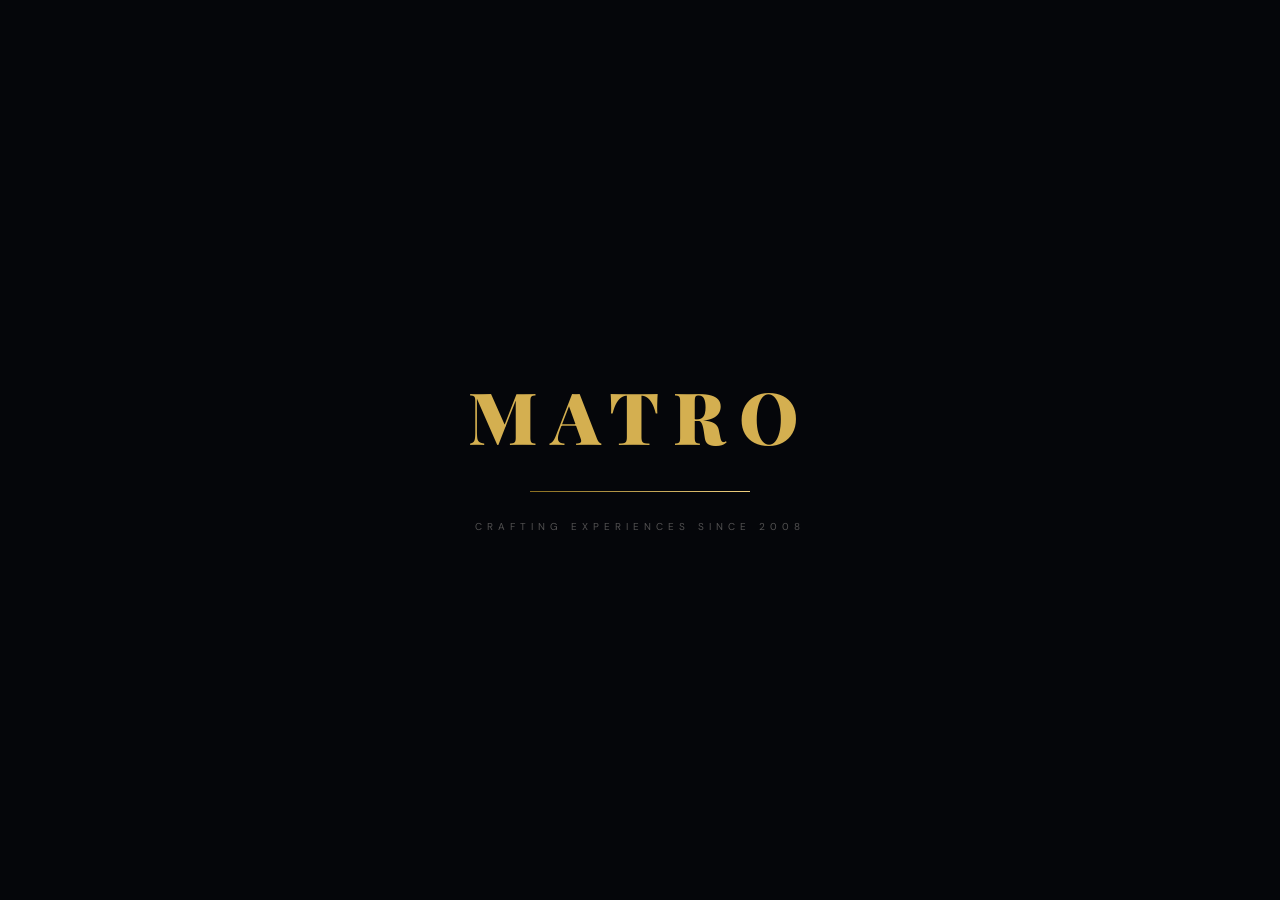
==== about/index.html @ 2e0ef3a5 "Add files via upload" ====
<!DOCTYPE html>
<!DOCTYPE html>
<html lang="en" prefix="og: https://ogp.me/ns#">
<head>
<meta charset="UTF-8">
<script src="https://identity.netlify.com/v1/netlify-identity-widget.js"></script>
<meta name="viewport" content="width=device-width, initial-scale=1.0">
<title>About Us | 18+ Years of Government Event Management | Matro Art Studio</title>
<meta name="description" content="Learn about Matro Art Studio — Delhi's most trusted event management partner since 2008, serving 100+ Ministries and PSUs of the Government of India.">
<meta name="keywords" content="corporate event management Delhi, government event management company Delhi, conference management Delhi, event planner Delhi, ministry events India, Vigyan Bhawan events, DoPT IAS inauguration, CBSE AI curriculum launch, NACO Suraksha review, MoSPI workshop Delhi, NDMA event management, Ministry of Finance event, exhibition design Delhi, audio visual solutions Delhi">
<meta name="author" content="Matro Art Studio">
<meta name="robots" content="index, follow, max-image-preview:large">
<meta name="googlebot" content="index, follow, max-image-preview:large, max-snippet:-1, max-video-preview:-1">
<link rel="canonical" href="https://matroartstudio.github.io/about/">
<link rel="icon" type="image/png" href="/images/Letter Head Matro Art Studio-2.png">
<link rel="apple-touch-icon" href="/images/Letter Head Matro Art Studio-2.png">

<!-- Open Graph / Facebook -->
<meta property="og:type" content="website">
<meta property="og:site_name" content="Matro Art Studio">
<meta property="og:url" content="https://matroartstudio.github.io/about/">
<meta property="og:title" content="About Us | 18+ Years of Government Event Management | Matro Art Studio">
<meta property="og:description" content="Learn about Matro Art Studio — Delhi's most trusted event management partner since 2008, serving 100+ Ministries and PSUs of the Government of India.">
<meta property="og:image" content="https://matroartstudio.github.io/images/DSC_8558.JPG">
<meta property="og:image:width" content="1200">
<meta property="og:image:height" content="630">
<meta property="og:image:alt" content="Matro Art Studio — Government Event Management, New Delhi">
<meta property="og:locale" content="en_IN">

<!-- Twitter Card -->
<meta name="twitter:card" content="summary_large_image">
<meta name="twitter:title" content="About Us | 18+ Years of Government Event Management | Matro Art Studio">
<meta name="twitter:description" content="Learn about Matro Art Studio — Delhi's most trusted event management partner since 2008, serving 100+ Ministries and PSUs of the Government of India.">
<meta name="twitter:image" content="https://matroartstudio.github.io/images/DSC_8558.JPG">
<meta name="twitter:image:alt" content="Matro Art Studio — Government Event Management, New Delhi">

<!-- Geo / Local SEO -->
<meta name="geo.region" content="IN-DL">
<meta name="geo.placename" content="New Delhi">
<meta name="geo.position" content="28.5694;77.2370">
<meta name="ICBM" content="28.5694, 77.2370">

<!-- Preload LCP hero image -->
<link rel="preload" as="image" href="/images/1.JPG" fetchpriority="high">
<!-- DNS prefetch for external services -->
<link rel="dns-prefetch" href="https://api.whatsapp.com">
<link rel="dns-prefetch" href="https://share.google">

<!-- Image indexing hint -->
<link rel="image_src" href="https://matroartstudio.github.io/images/DSC_8558.JPG">
<link rel="image_src" href="https://matroartstudio.github.io/images2/DOPT1.jpeg">
<link rel="image_src" href="https://matroartstudio.github.io/images2/CBC1.JPG">
<link rel="image_src" href="https://matroartstudio.github.io/images2/NAC1.JPG">
<link rel="image_src" href="https://matroartstudio.github.io/images2/sci1.JPG">
<link rel="image_src" href="https://matroartstudio.github.io/images2/obe1.jpeg">
<link rel="image_src" href="https://matroartstudio.github.io/images2/COS1.JPG">

<!-- ═══════════════════════════════════════════
     MEDIA CONFIG — Edit images and video here!
     ════════════════════════════════════════════
  HERO VIDEO: Set the Vimeo embed or MP4 path
  HERO POSTER: Fallback image while video loads
  GALLERY IMAGES: Add/remove items in JS below
  SERVICE IMAGES: Change src in HTML sections
═══════════════════════════════════════════ -->

<link rel="preconnect" href="https://fonts.googleapis.com">
<link rel="preconnect" href="https://fonts.gstatic.com" crossorigin>
<link rel="preload" href="https://fonts.googleapis.com/css2?family=Playfair+Display:ital,wght@0,400;0,700;0,900;1,400;1,700&family=DM+Sans:wght@300;400;500;600&family=Bebas+Neue&display=swap" as="style" onload="this.onload=null;this.rel='stylesheet'">
<noscript><link href="https://fonts.googleapis.com/css2?family=Playfair+Display:ital,wght@0,400;0,700;0,900;1,400;1,700&family=DM+Sans:wght@300;400;500;600&family=Bebas+Neue&display=swap" rel="stylesheet"></noscript>
<link rel="stylesheet" href="/assets/style.css">

</head>
<body>

<!-- CURSOR -->
<div id="cur"></div>
<div id="cur-ring"></div>

<!-- LOADER -->
<div id="loader">
  <div class="ld-name">MATRO</div>
  <div class="ld-bar"><div class="ld-fill"></div></div>
  <div class="ld-tag">Crafting Experiences Since 2008</div>
</div>

<!-- NAV -->
<nav id="nav">
  <div class="nav-brand" onclick="location.href='/'">
    <img class="nav-logo" src="/images/Letter Head Matro Art Studio-2.png" alt="Matro Art Studio Logo" onerror="this.style.display='none'">
    <div>
      <span class="nav-name">Matro Art Studio</span>
      <span class="nav-sub">Event Management · Delhi</span>
    </div>
  </div>
  <div class="nav-links" id="navLinks">
    <button class="nl" onclick="location.href='/'">Home</button>
    <button class="nl" onclick="location.href='/services/'">Services</button>
    <a class="nl" href="events/">Events</a>
    <a class="nl" href="gallery/">Gallery</a>
    <button class="nl active" onclick="location.href='/about/'">About</button>
    <button class="nl" onclick="location.href='/why-us/'">Why Us</button>
    <button class="nav-cta" onclick="location.href='/contact/'">Contact Us</button>
  </div>
  <button class="hbg" id="hbg" onclick="toggleMob()">
    <span></span><span></span><span></span>
  </button>
</nav>
<div class="mob-menu" id="mobMenu">
  <button class="nl" onclick="location.href='/'">Home</button>
  <button class="nl" onclick="location.href='/services/'">Services</button>
  <a class="nl" href="events/">Events</a>
  <a class="nl" href="gallery/">Gallery</a>
  <button class="nl active" onclick="location.href='/about/'">About</button>
  <button class="nl" onclick="location.href='/why-us/'">Why Us</button>
  <button class="nl" onclick="location.href='/contact/'">Contact Us</button>
</div>


<div id="page-about" class="page">
  <div class="pg-banner">
    <div class="pg-banner-bg"></div>
    <div class="pg-banner-grid"></div>
    <div class="pg-banner-glow"></div>
    <div class="pg-banner-content">
      <div class="pg-label" id="aboutPgLabel">Who We Are</div>
      <div class="pg-title" id="aboutPgTitle">Our <em>Story</em></div>
    </div>
  </div>

  <section class="about-story-sec">
    <div class="about-story-inner">
      <div class="about-story-text">
        <div class="sec-label rv" id="aboutSecLabel">Since 2008</div>
        <h2 class="sec-h2 rv" id="aboutHeading">Delhi's Most Trusted<br><em>Event Partners</em></h2>
        <div id="aboutParagraphs"><!-- Injected by renderAbout() from data/about.json --></div>

        <!-- Timeline -->
        <div class="timeline rv d4" id="aboutTimeline"><!-- Injected by renderAbout() from data/about.json --></div>
      </div>
      <div class="rv d1" style="position:relative;">
        <div class="aho-vid-box" id="aboutStoryImgBox" style="aspect-ratio:3/4;max-height:600px;">
          <img class="aho-video" id="aboutImg" alt="Matro Art Studio Events" style="object-position:center top;" onerror="document.getElementById('aboutStoryImgBox').style.display='none';document.getElementById('aboutStoryBadge').style.position='relative';document.getElementById('aboutStoryBadge').style.display='inline-flex';">
          <div class="aho-vid-overlay">
            <div class="aho-vid-badge" id="aboutImgCaption">📍 Lajpat Nagar, New Delhi</div>
          </div>
        </div>
        <div class="aho-est-badge" id="aboutStoryBadge">
          <div class="aho-est-num" id="aboutBadgeNum">18+</div>
          <div class="aho-est-lbl" id="aboutBadgeLbl">Years</div>
        </div>
      </div>
    </div>
  </section>

</div><!-- /about -->

<footer>
  <div class="ft-inner">
    <div class="ft-top">
      <div class="ft-brand">
        <div class="ft-brand-row">
          <img class="ft-logo" src="/images/Letter Head Matro Art Studio-2.png" alt="Matro Art Studio" onerror="this.style.display='none'">
          <div>
            <span class="ft-brand-name">Matro Art Studio</span>
            <span class="ft-brand-sub">Event Management · Delhi</span>
          </div>
        </div>
        <p class="ft-brand-desc">Delhi's premier corporate event management company. Trusted by 100+ Ministries of the Government of India since 2008.</p>
        <div style="margin-top:24px;display:flex;gap:12px;flex-wrap:wrap;">
          <a href="tel:+919971383939" class="btn-o" style="font-size:10px;padding:10px 18px;">📞 Call</a>
          <a href="https://api.whatsapp.com/send/?phone=918447478791" target="_blank" class="btn-g" style="font-size:10px;padding:10px 18px;">WhatsApp</a>
        </div>
      </div>
      <div>
        <span class="ft-col-title">Our Services</span>
        <ul class="ft-links">
          <li><a onclick="location.href='/services/'">Corporate Events</a></li>
          <li><a onclick="location.href='/services/'">Exhibition Design</a></li>
          <li><a onclick="location.href='/services/'">Audio-Visual</a></li>
          <li><a onclick="location.href='/services/'">Printing Services</a></li>
          <li><a onclick="location.href='/services/'">Conference Materials</a></li>
          <li><a onclick="location.href='/services/'">Venue Selection</a></li>
        </ul>
      </div>
      <div>
        <span class="ft-col-title">Quick Links</span>
        <ul class="ft-links">
          <li><a onclick="location.href='/'">Home</a></li>
          <li><a href="events/">Recent Events</a></li>
          <li><a onclick="location.href='/why-us/'">Why Choose Us</a></li>
          <li><a onclick="location.href='/contact/'">Contact</a></li>
          <li><a href="https://share.google/VBesVzpxNdPon7krQ" target="_blank">Write a Review</a></li>
        </ul>
      </div>
      <div>
        <span class="ft-col-title">Contact</span>
        <ul class="ft-links">
          <li><a href="tel:+919971383939">+91 99713 83939</a></li>
          <li><a href="tel:+918447478791">+91 84474 78791</a></li>
          <li><a href="mailto:matroartstudio@gmail.com">matroartstudio@gmail.com</a></li>
        </ul>
        <div style="margin-top:16px;font-size:13px;color:var(--cream-m);line-height:1.8;font-weight:300;">
          📍 133, Lajpat Nagar, Vinoba Puri, 3rd Floor, New Delhi — 110024
        </div>
      </div>
    </div>
    <div class="ft-bottom">
      <span>© 2026 Matro Art Studio. All rights reserved.</span>
      <span>Crafting extraordinary events since 2008 ✦</span>
    </div>
  </div>
</footer>

<!-- LIGHTBOX -->
<div id="lightbox" onclick="closeLB(event)">
  <img id="lb-img" src="" alt="">
  <button class="lb-close" onclick="closeLB()">✕</button>
  <button class="lb-nav p" onclick="lbNav(-1)">‹</button>
  <button class="lb-nav n" onclick="lbNav(1)">›</button>
</div>

<!-- WHATSAPP -->
<a class="wa-float" href="https://api.whatsapp.com/send/?phone=918447478791&text=Hello%20Matro%20Art%20Studio%2C%20I%20am%20interested%20in%20your%20event%20management%20services." target="_blank" rel="noopener" aria-label="Chat on WhatsApp">
  <span class="wa-tip">Chat with us!</span>
  <svg viewBox="0 0 32 32"><path d="M16 0C7.164 0 0 7.163 0 16c0 2.822.737 5.469 2.027 7.773L0 32l8.489-2.001A15.93 15.93 0 0016 32c8.836 0 16-7.163 16-16S24.836 0 16 0zm0 29.333a13.28 13.28 0 01-6.77-1.848l-.485-.287-5.04 1.188 1.262-4.9-.317-.503A13.254 13.254 0 012.667 16C2.667 8.636 8.636 2.667 16 2.667c7.364 0 13.333 5.969 13.333 13.333 0 7.364-5.969 13.333-13.333 13.333zm7.307-9.987c-.4-.2-2.368-1.168-2.735-1.301-.368-.133-.636-.2-.904.2-.267.4-1.035 1.301-1.27 1.568-.234.267-.467.3-.867.1-.4-.2-1.688-.622-3.214-1.982-1.188-1.059-1.99-2.368-2.223-2.768-.234-.4-.025-.616.175-.816.18-.18.4-.467.6-.7.2-.234.267-.4.4-.667.133-.267.067-.5-.033-.7-.1-.2-.904-2.174-1.238-2.974-.326-.78-.658-.674-.904-.686l-.77-.013c-.267 0-.7.1-1.068.5-.367.4-1.4 1.368-1.4 3.335 0 1.967 1.434 3.867 1.634 4.135.2.267 2.82 4.303 6.83 6.034.955.413 1.7.659 2.28.844.958.305 1.83.262 2.52.159.768-.114 2.368-.968 2.702-1.902.333-.934.333-1.735.233-1.902-.1-.167-.367-.267-.767-.467z"/></svg>
</a>


<!-- SCHEMA — Organization + LocalBusiness -->
<script type="application/ld+json">
{
  "@context": "https://schema.org",
  "@type": ["EventPlanner","LocalBusiness"],
  "@id": "https://matroartstudio.github.io/#organization",
  "name": "Matro Art Studio",
  "alternateName": "Matro Art Studio Event Management",
  "url": "https://matroartstudio.github.io/",
  "logo": {
    "@type": "ImageObject",
    "url": "https://matroartstudio.github.io/images/Letter Head Matro Art Studio-2.png",
    "width": 200,
    "height": 200
  },
  "image": [
    {
      "@type": "ImageObject",
      "url": "https://matroartstudio.github.io/images/DSC_8558.JPG",
      "caption": "Matro Art Studio — Government Event Management New Delhi",
      "representativeOfPage": true
    },
    {
      "@type": "ImageObject",
      "url": "https://matroartstudio.github.io/images2/DOPT1.jpeg",
      "caption": "IAS 2024 Batch Inauguration — DoPT, Vigyan Bhawan"
    },
    {
      "@type": "ImageObject",
      "url": "https://matroartstudio.github.io/images2/NAC1.JPG",
      "caption": "Mobilisation For Suraksha National Review — NACO, Vigyan Bhawan"
    },
    {
      "@type": "ImageObject",
      "url": "https://matroartstudio.github.io/images2/CBC1.JPG",
      "caption": "CBSE CA & AI Curriculum Launch — Vigyan Bhawan 2026"
    },
    {
      "@type": "ImageObject",
      "url": "https://matroartstudio.github.io/images2/NARCO1.JPG",
      "caption": "NCORD Meeting — Ministry of Home Affairs, Vigyan Bhawan 2025"
    },
    {
      "@type": "ImageObject",
      "url": "https://matroartstudio.github.io/images2/MOSPI1.JPG",
      "caption": "MoSPI All India Workshop of Trainers — Manekshaw Centre 2025"
    },
    {
      "@type": "ImageObject",
      "url": "https://matroartstudio.github.io/images2/GR2.jpeg",
      "caption": "India-Germany Annual Negotiations Meeting — The Claridges, New Delhi 2025"
    },
    {
      "@type": "ImageObject",
      "url": "https://matroartstudio.github.io/images2/NDMA1.jpeg",
      "caption": "NDMA National Disaster Management Authority Event — Vigyan Bhawan 2025"
    },
    {
      "@type": "ImageObject",
      "url": "https://matroartstudio.github.io/images2/COS1.JPG",
      "caption": "National Symposium on Customs Reforms 2026 — Vigyan Bhawan"
    },
    {
      "@type": "ImageObject",
      "url": "https://matroartstudio.github.io/images2/sci1.JPG",
      "caption": "National Science Day 2026 — Vigyan Bhawan, New Delhi"
    },
    {
      "@type": "ImageObject",
      "url": "https://matroartstudio.github.io/images2/obe1.jpeg",
      "caption": "Youth Dialogue on Budget 2026-27 — The Oberoi Hotel, New Delhi"
    },
    {
      "@type": "ImageObject",
      "url": "https://matroartstudio.github.io/images2/med1.JPG",
      "caption": "GDP Data Press Conference — National Media Center, New Delhi 2026"
    },
    {
      "@type": "ImageObject",
      "url": "https://matroartstudio.github.io/images2/1.JPG",
      "caption": "Pre-Budget Meeting Finance Ministers States UTs 2026 — The Ashok Hotel, New Delhi"
    }
  ],
  "description": "Delhi's premier corporate event management company. Trusted by 100+ Ministries of the Government of India since 2008. Specialising in government conferences, exhibitions, AV production and printing.",
  "foundingDate": "2008",
  "address": {
    "@type": "PostalAddress",
    "streetAddress": "133, Lajpat Nagar, Vinoba Puri, 3rd Floor",
    "addressLocality": "New Delhi",
    "addressRegion": "Delhi",
    "postalCode": "110024",
    "addressCountry": "IN"
  },
  "geo": {
    "@type": "GeoCoordinates",
    "latitude": 28.5694,
    "longitude": 77.2370
  },
  "telephone": ["+91-9971383939", "+91-8447478791"],
  "email": "matroartstudio@gmail.com",
  "sameAs": ["https://matroartstudio.github.io/"],
  "areaServed": {"@type": "Country", "name": "India"},
  "priceRange": "₹₹₹",
  "openingHours": "Mo-Sa 09:00-19:00"
}
</script>

<script src="/assets/site.js"></script>
</body>
</html>
---- assets/style.css ----
/* ════════════════════════════════════
   DESIGN TOKENS
════════════════════════════════════ */
:root {
  --ink:     #05060a;
  --void:    #080b12;
  --depth:   #0d1120;
  --panel:   #131825;
  --lift:    #1a2235;
  --edge:    rgba(212,175,80,0.18);
  --edge-hi: rgba(212,175,80,0.45);

  --gold:      #d4af50;
  --gold-2:    #f0d080;
  --gold-3:    #8a6e20;
  --gold-glow: rgba(212,175,80,0.22);

  --crimson:   #c0392b;
  --cr-glow:   rgba(192,57,43,0.2);

  --cream:    #f5f0e8;
  --cream-m:  rgba(245,240,232,0.6);
  --cream-d:  rgba(245,240,232,0.32);

  --r: 6px;
  --r2: 14px;
  --sh-gold: 0 12px 60px rgba(212,175,80,0.18);
}

/* ════════════════════════════════════
   RESET
════════════════════════════════════ */
*,*::before,*::after{margin:0;padding:0;box-sizing:border-box;}
html{scroll-behavior:smooth;font-size:16px;width:100%;max-width:100%;}
body{
  font-family:'DM Sans',sans-serif;
  background:var(--ink);
  color:var(--cream);
  overflow-x:hidden;
  width:100%;max-width:100%;
  cursor:none;
}
img{user-select:none;-webkit-user-drag:none;max-width:100%;}
a{color:inherit;text-decoration:none;}
button{font-family:'DM Sans',sans-serif;cursor:none;}

::-webkit-scrollbar{width:3px;}
::-webkit-scrollbar-track{background:var(--ink);}
::-webkit-scrollbar-thumb{background:var(--gold-3);border-radius:2px;}

/* ════════════════════════════════════
   CUSTOM CURSOR
════════════════════════════════════ */
#cur{
  position:fixed;width:10px;height:10px;
  background:var(--gold);border-radius:50%;
  pointer-events:none;z-index:99999;
  transform:translate(-50%,-50%);
  transition:width .25s,height .25s,opacity .25s;
  mix-blend-mode:difference;
}
#cur-ring{
  position:fixed;width:38px;height:38px;
  border:1.5px solid rgba(212,175,80,0.55);
  border-radius:50%;pointer-events:none;z-index:99998;
  transform:translate(-50%,-50%);
  transition:left .12s ease,top .12s ease,width .3s,height .3s;
}
#cur.big{width:22px;height:22px;}
#cur-ring.big{width:66px;height:66px;}
@media(max-width:768px){#cur,#cur-ring{display:none;}body{cursor:auto;}button{cursor:pointer;}}
@media(hover:none){#cur,#cur-ring{display:none;}body{cursor:auto;}button{cursor:pointer;}}

/* ════════════════════════════════════
   LOADER
════════════════════════════════════ */
#loader{
  position:fixed;inset:0;z-index:999999;
  background:var(--ink);
  display:flex;flex-direction:column;
  align-items:center;justify-content:center;gap:28px;
  transition:opacity .25s ease,visibility .25s ease;
  touch-action:none;
  overscroll-behavior:none;
}
#loader.out{opacity:0;visibility:hidden;pointer-events:none;}
body.loading{
  overflow:hidden;
  position:fixed;
  width:100%;
  touch-action:none;
  overscroll-behavior:none;
}
.ld-name{
  font-family:'Playfair Display',serif;
  font-size:clamp(36px,8vw,72px);
  font-weight:900;letter-spacing:14px;
  color:var(--gold);
  animation:ld-pulse .8s ease-in-out infinite;
}
@keyframes ld-pulse{0%,100%{opacity:.3;transform:scale(.98);}50%{opacity:1;transform:scale(1);}}
.ld-bar{width:220px;height:1px;background:var(--panel);position:relative;overflow:hidden;}
.ld-fill{
  position:absolute;top:0;left:0;height:100%;width:0;
  background:linear-gradient(90deg,var(--gold-3),var(--gold-2));
  animation:ld-grow .45s cubic-bezier(.4,0,.2,1) forwards;
}
@keyframes ld-grow{to{width:100%;}}
.ld-tag{font-size:10px;letter-spacing:5px;text-transform:uppercase;color:var(--cream-d);}

/* ════════════════════════════════════
   NOISE OVERLAY
════════════════════════════════════ */
body::after{
  content:'';position:fixed;inset:0;z-index:0;pointer-events:none;
  background-image:url("data:image/svg+xml,%3Csvg xmlns='http://www.w3.org/2000/svg' width='300' height='300'%3E%3Cfilter id='n'%3E%3CfeTurbulence type='fractalNoise' baseFrequency='0.85' numOctaves='4' stitchTiles='stitch'/%3E%3C/filter%3E%3Crect width='100%25' height='100%25' filter='url(%23n)' opacity='0.03'/%3E%3C/svg%3E");
  opacity:.35;
}

/* ════════════════════════════════════
   NAVIGATION
════════════════════════════════════ */
#nav{
  position:fixed;top:0;left:0;right:0;z-index:1000;
  height:76px;display:flex;align-items:center;justify-content:space-between;
  padding:0 56px;
  transition:background .4s ease,box-shadow .4s ease;
}
#nav::before{
  content:'';position:absolute;inset:0;z-index:-1;
  background:linear-gradient(180deg,rgba(5,6,10,.97) 0%,rgba(5,6,10,.82) 100%);
  backdrop-filter:blur(24px);-webkit-backdrop-filter:blur(24px);
  border-bottom:1px solid var(--edge);
  transition:background .4s,box-shadow .4s;
}
#nav.scrolled::before{background:rgba(5,6,10,.99);box-shadow:0 4px 48px rgba(0,0,0,.7);}

.nav-brand{display:flex;align-items:center;gap:14px;cursor:pointer;}
.nav-logo{
  width:46px;height:46px;border-radius:50%;
  object-fit:cover;border:2px solid var(--gold-3);
  box-shadow:0 0 24px var(--gold-glow);
  transition:box-shadow .4s,transform .4s;
}
.nav-name{
  font-family:'Playfair Display',serif;
  font-size:19px;font-weight:700;
  color:var(--cream);letter-spacing:.5px;display:block;
}
.nav-sub{
  font-size:8px;letter-spacing:4px;text-transform:uppercase;
  color:var(--gold);display:block;margin-top:1px;
}

.nav-links{display:flex;align-items:center;gap:2px;}
.nl{
  font-size:11px;font-weight:400;letter-spacing:2px;
  text-transform:uppercase;color:var(--cream-m);
  padding:8px 18px;border-radius:3px;
  background:none;border:none;color:var(--cream-m);
  cursor:none;position:relative;transition:color .3s;
}
.nl::after{
  content:'';position:absolute;bottom:4px;left:18px;right:18px;
  height:1px;background:var(--gold);
  transform:scaleX(0);transform-origin:right;
  transition:transform .3s ease;
}
.nl.active{color:var(--gold);}

.nav-cta{
  font-size:10px;font-weight:600;letter-spacing:3px;
  text-transform:uppercase;
  color:var(--ink);padding:11px 28px;border-radius:3px;
  background:linear-gradient(135deg,var(--gold),var(--gold-2));
  border:none;cursor:none;
  box-shadow:0 6px 28px rgba(212,175,80,.35);
  transition:box-shadow .3s,transform .3s;position:relative;overflow:hidden;
}
.nav-cta::before{
  content:'';position:absolute;inset:0;
  background:linear-gradient(135deg,rgba(255,255,255,.15),transparent);
  transform:translateX(-100%);transition:transform .4s;
}

/* Hamburger */
.hbg{
  display:none;flex-direction:column;gap:5px;
  background:none;border:none;padding:8px;cursor:none;
}
.hbg span{display:block;width:24px;height:1.5px;background:var(--gold);transition:.3s;}
.hbg.open span:nth-child(1){transform:rotate(45deg) translate(4.5px,4.5px);}
.hbg.open span:nth-child(2){opacity:0;}
.hbg.open span:nth-child(3){transform:rotate(-45deg) translate(4.5px,-4.5px);}

.mob-menu{
  display:none;position:fixed;
  top:76px;left:0;right:0;
  background:rgba(5,6,10,.98);backdrop-filter:blur(24px);
  flex-direction:column;padding:16px;z-index:999;
  border-bottom:1px solid var(--edge);
  animation:slideDown .3s ease;
}
@keyframes slideDown{from{transform:translateY(-10px);opacity:0;}to{transform:translateY(0);opacity:1;}}
.mob-menu.open{display:flex;}
.mob-menu .nl{padding:14px 16px;border-bottom:1px solid var(--edge);font-size:13px;text-align:left;}

/* ════════════════════════════════════
   PAGES
════════════════════════════════════ */
.page{display:none;width:100%;max-width:100%;overflow-x:hidden;}
.page.active{display:block;}

/* ════════════════════════════════════
   REVEAL ANIMATIONS
════════════════════════════════════ */
.rv{opacity:0;transform:translateY(32px);transition:opacity .8s ease,transform .8s ease;}
.rv.in{opacity:1;transform:translateY(0);}
.rv.d1{transition-delay:.12s;}
.rv.d2{transition-delay:.24s;}
.rv.d3{transition-delay:.36s;}
.rv.d4{transition-delay:.48s;}

/* ════════════════════════════════════
   HERO
════════════════════════════════════ */
.hero{
  position:relative;
  min-height:100dvh;
  min-height:100svh;
  min-height:100vh;
  width:100%;
  display:flex;flex-direction:column;
  align-items:center;justify-content:center;
  overflow:clip;
  padding:clamp(100px,14vh,140px) clamp(16px,5vw,56px) clamp(40px,7vh,70px);
  text-align:center;
}

/* Hero background slider */
.hero-slider-bg{
  position:absolute;top:0;left:0;width:100%;height:100%;z-index:1;
}
.hero-sl-slide{
  position:absolute;top:0;left:0;width:100%;height:100%;
  opacity:0;transition:opacity 1.2s ease;
}
.hero-sl-slide.active{opacity:1;}
.hero-sl-slide img{
  width:100%;height:100%;
  object-fit:cover;
  object-position:center center;
  display:block;
  filter:brightness(.72) saturate(.92);
}
/* Mobile: ensure full-bleed image fills screen */
@media(max-width:768px){
  .hero-slider-bg,
  .hero-sl-slide{
    position:absolute;top:0;left:0;
    width:100vw;height:100%;
  }
  .hero-sl-slide img{
    width:100vw;height:100%;
    object-fit:cover;
    object-position:center center;
  }
}
.hero-sl-prog{
  position:absolute;bottom:0;left:0;height:3px;width:0;z-index:20;
  background:linear-gradient(90deg,var(--gold-3),var(--gold-2));
}
/* Dots — always visible, repositioned on mobile */
.hero-sl-dots{
  position:absolute;bottom:clamp(56px,8vw,88px);left:50%;transform:translateX(-50%);
  display:flex;gap:8px;z-index:20;
}
.hero-sl-dot{
  width:6px;height:6px;border-radius:50%;
  background:rgba(245,240,232,.35);border:none;cursor:none;
  transition:background .3s,box-shadow .3s;padding:0;
  -webkit-tap-highlight-color:transparent;
}
@media(max-width:768px){.hero-sl-dot{cursor:pointer;width:8px;height:8px;}}
.hero-sl-dot.active{width:24px;border-radius:3px;background:var(--gold);}
/* Arrows */
.hero-sl-arrow{
  position:absolute;top:50%;transform:translateY(-50%);z-index:20;
  width:clamp(36px,6vw,48px);height:clamp(36px,6vw,48px);border-radius:50%;
  background:rgba(5,6,10,.5);border:1px solid var(--edge);
  backdrop-filter:blur(10px);color:var(--cream);
  font-size:clamp(18px,3vw,24px);
  cursor:none;display:flex;align-items:center;justify-content:center;
  transition:border-color .3s,box-shadow .3s,color .3s;
}
.hero-sl-arrow.l{left:clamp(10px,3vw,24px);}
.hero-sl-arrow.r{right:clamp(10px,3vw,24px);}
/* Hide arrows on touch devices — swipe is used instead */
@media(max-width:768px){
  .hero-sl-arrow{display:none;}
}

/* Animated mesh background */
.hero-mesh{
  position:absolute;inset:0;z-index:2;
  background:
    radial-gradient(ellipse 70% 80% at 15% 25%, rgba(212,175,80,.05) 0%,transparent 60%),
    radial-gradient(ellipse 60% 60% at 85% 70%, rgba(192,57,43,.03) 0%,transparent 55%),
    radial-gradient(ellipse 100% 50% at 50% 50%, rgba(13,17,32,.28) 0%,rgba(5,6,10,.38) 80%);
}
.hero-grid{
  position:absolute;inset:0;z-index:2;
  background-image:
    linear-gradient(rgba(212,175,80,.025) 1px,transparent 1px),
    linear-gradient(90deg,rgba(212,175,80,.025) 1px,transparent 1px);
  background-size:80px 80px;
  mask-image:radial-gradient(ellipse 70% 70% at 50% 50%,transparent 30%,black 80%);
  animation:grid-drift 40s linear infinite;
  will-change:transform;
}
@keyframes grid-drift{to{transform:translate3d(0,80px,0);}}

/* Orbs */
.orb{position:absolute;border-radius:50%;filter:blur(60px);pointer-events:none;z-index:2;contain:strict;}
.orb-a{
  width:700px;height:500px;
  background:radial-gradient(ellipse,rgba(212,175,80,.09) 0%,transparent 65%);
  top:-120px;left:50%;transform:translateX(-50%);
  animation:orb-breathe 10s ease-in-out infinite;
}
.orb-b{
  width:450px;height:450px;
  background:radial-gradient(ellipse,rgba(192,57,43,.06) 0%,transparent 65%);
  bottom:-80px;right:-80px;
  animation:orb-breathe 13s ease-in-out infinite reverse;
}
.orb-c{
  width:350px;height:350px;
  background:radial-gradient(ellipse,rgba(212,175,80,.05) 0%,transparent 65%);
  bottom:20%;left:-60px;
  animation:orb-breathe 8s ease-in-out infinite 2s;
}
@keyframes orb-breathe{0%,100%{transform:scale(1);}50%{transform:scale(1.18);}}

/* Particles */
.particles{position:absolute;inset:0;z-index:2;overflow:hidden;pointer-events:none;contain:strict;}
.pt{
  position:absolute;border-radius:50%;background:var(--gold);
  animation:pt-rise linear infinite;
}
@keyframes pt-rise{
  0%{transform:translateY(100vh) scale(0);opacity:0;}
  8%{opacity:.7;}
  92%{opacity:.15;}
  100%{transform:translateY(-120px) scale(1);opacity:0;}
}

/* Diagonal shine lines */
.shine-lines{
  position:absolute;inset:0;z-index:2;pointer-events:none;overflow:hidden;
}
.shine-lines::before,.shine-lines::after{
  content:'';position:absolute;
  width:200%;height:2px;
  background:linear-gradient(90deg,transparent,rgba(212,175,80,.12),transparent);
  top:30%;left:-50%;transform:rotate(-25deg);
  animation:shine-sweep 16s ease-in-out infinite;
}
.shine-lines::after{top:60%;animation-delay:8s;}
@keyframes shine-sweep{0%,100%{transform:rotate(-25deg) translateX(-20%);}50%{transform:rotate(-25deg) translateX(20%);}}

.hero-content{position:relative;z-index:10;max-width:940px;}

.hero-eyebrow{
  display:inline-flex;align-items:center;gap:10px;
  border:1px solid var(--edge-hi);
  background:rgba(212,175,80,.06);
  padding:8px 22px;border-radius:40px;
  font-size:10px;letter-spacing:4px;text-transform:uppercase;
  color:var(--gold);margin-bottom:40px;
  animation:fadeInDown .8s ease both;
}
.eyebrow-dot{width:6px;height:6px;border-radius:50%;background:var(--gold);animation:blink 2s ease-in-out infinite;}
@keyframes blink{0%,100%{opacity:1;}50%{opacity:.2;}}

.hero-h1{
  font-family:'Playfair Display',serif;
  font-size:clamp(48px,9vw,120px);
  font-weight:900;line-height:1.15;
  letter-spacing:-3px;
  margin-bottom:0;
  padding-bottom:16px; /* generous space for descenders like y, g, p */
  overflow:visible;
  animation:fadeInUp .9s .1s ease both;
}
.hero-h1 .t-line{display:block;}
.hero-h1 .t-italic{
  font-style:italic;font-weight:400;
  color:var(--gold);letter-spacing:-1px;
}
.hero-h1 .t-outline{
  -webkit-text-stroke:1.5px var(--cream);
  color:rgba(245,240,232,.18);
  font-style:normal;
  font-size:0.85em;
}
.hero-h1 .t-shimmer{
  background:linear-gradient(135deg,var(--cream) 0%,var(--gold-2) 40%,var(--cream) 80%);
  background-size:200% auto;
  -webkit-background-clip:text;-webkit-text-fill-color:transparent;background-clip:text;
  padding-bottom:0.15em; /* prevents -webkit-background-clip from cropping descenders */
  display:inline-block;
  animation:shimmer 4s linear infinite;
}
@keyframes shimmer{to{background-position:200% center;}}

.hero-rule{
  width:100px;height:1px;margin:36px auto;
  background:linear-gradient(90deg,transparent,var(--gold),transparent);
  animation:fadeIn 1s .4s ease both;
}

.hero-sub{
  font-size:clamp(15px,2vw,18px);font-weight:300;
  color:var(--cream-m);max-width:540px;margin:0 auto 36px;
  line-height:1.85;letter-spacing:.2px;
  animation:fadeInUp .9s .3s ease both;
}

.hero-trust-badge{
  margin:0 auto 36px;
  max-width:640px;
  padding:22px 32px;
  border:1px solid var(--edge-hi);
  border-radius:8px;
  background:rgba(212,175,80,.07);
  backdrop-filter:blur(8px);
  animation:fadeInUp .9s .3s ease both;
  position:relative;
  overflow:hidden;
}
.hero-trust-badge::before{
  content:'';position:absolute;inset:0;
  background:linear-gradient(135deg,rgba(212,175,80,.08) 0%,transparent 60%);
  pointer-events:none;
}
.htb-line1{
  font-size:clamp(14px,1.8vw,17px);
  font-weight:500;
  color:var(--cream);
  letter-spacing:.4px;
  line-height:1.6;
  text-align:center;
}
.htb-highlight{
  color:var(--gold-2);
  font-weight:700;
  font-family:'Playfair Display',serif;
  font-size:1.1em;
}
.htb-icon{
  color:var(--gold);
  font-size:.75em;
  margin:0 6px;
  opacity:.8;
}
.htb-divider{
  width:60px;height:1px;
  background:linear-gradient(90deg,transparent,var(--gold),transparent);
  margin:14px auto;
}
.htb-line2{
  font-size:clamp(13px,1.5vw,15px);
  font-weight:300;
  color:var(--cream-m);
  letter-spacing:.8px;
  text-align:center;
  font-style:normal;
}
.htb-line2 em{
  color:var(--gold);
  font-style:italic;
  font-weight:400;
}
@media(max-width:600px){
  .hero-trust-badge{padding:18px 20px;}
  .htb-line1{font-size:13px;}
}

.hero-btns{
  display:flex;gap:16px;justify-content:center;flex-wrap:wrap;
  animation:fadeInUp .9s .5s ease both;
}

.btn-g{
  display:inline-flex;align-items:center;gap:10px;
  background:linear-gradient(135deg,var(--gold),var(--gold-2));
  color:var(--ink);font-size:11px;font-weight:700;
  letter-spacing:2.5px;text-transform:uppercase;
  padding:16px 38px;border-radius:3px;border:none;cursor:none;
  transition:box-shadow .3s,transform .3s;position:relative;overflow:hidden;
  box-shadow:0 8px 36px rgba(212,175,80,.35);
}
.btn-g::before{
  content:'';position:absolute;inset:0;
  background:linear-gradient(135deg,rgba(255,255,255,.2),transparent);
  transform:translateX(-100%);transition:transform .45s;
}

.btn-o{
  display:inline-flex;align-items:center;gap:10px;
  background:transparent;color:var(--cream);
  font-size:11px;font-weight:500;letter-spacing:2px;text-transform:uppercase;
  padding:15px 38px;border-radius:3px;
  border:1px solid var(--edge-hi);cursor:none;
  transition:border-color .3s,box-shadow .3s,color .3s;
}

/* Hero stats */
.hero-stats{
  display:flex;gap:0;justify-content:center;flex-wrap:wrap;
  margin-top:48px;position:relative;z-index:3;
  animation:fadeInUp .9s .7s ease both;
}
.hs{
  padding:16px 44px;text-align:center;
  border-right:1px solid var(--edge);
  position:relative;
}
.hs:last-child{border-right:none;}
.hs-n{
  font-family:'Bebas Neue',serif;
  font-size:58px;color:var(--gold);line-height:1;
  letter-spacing:2px;display:block;
}
.hs-l{
  font-size:9px;letter-spacing:3px;text-transform:uppercase;
  color:var(--cream-d);margin-top:6px;
}

/* Scroll indicator */
.scroll-ind{
  position:absolute;bottom:36px;left:50%;transform:translateX(-50%);
  z-index:2;display:flex;flex-direction:column;align-items:center;gap:10px;
}
.scroll-line{
  width:1px;height:60px;background:linear-gradient(180deg,var(--gold),transparent);
  animation:scroll-grow 1.8s ease-in-out infinite;
}
@keyframes scroll-grow{0%{transform:scaleY(0);transform-origin:top;}50%{transform:scaleY(1);transform-origin:top;}51%{transform-origin:bottom;}100%{transform:scaleY(0);transform-origin:bottom;}}
.scroll-text{font-size:8px;letter-spacing:4px;text-transform:uppercase;color:var(--cream-d);}

/* Ticker */
.ticker{background:linear-gradient(135deg,var(--gold),var(--gold-2));padding:18px 0;overflow:hidden;}
.ticker-track{display:flex;white-space:nowrap;animation:tick 22s linear infinite;will-change:transform;}
@keyframes tick{from{transform:translateX(0);}to{transform:translateX(-50%);}}
.tick-item{
  display:inline-flex;align-items:center;gap:14px;
  padding:0 44px;font-size:11px;font-weight:600;letter-spacing:3px;
  text-transform:uppercase;color:var(--ink);flex-shrink:0;
}
.tick-dot{width:4px;height:4px;border-radius:50%;background:rgba(0,0,0,.25);}

/* ════════════════════════════════════
   SECTION COMMON
════════════════════════════════════ */
.sec{padding:120px 56px;}
.sec-inner{max-width:1240px;margin:0 auto;}
.sec-label{
  display:inline-flex;align-items:center;gap:12px;
  font-size:10px;letter-spacing:5px;text-transform:uppercase;
  color:var(--gold);margin-bottom:20px;
}
.sec-label::before{
  content:'';width:32px;height:1px;background:var(--gold);
}
.sec-h2{
  font-family:'Playfair Display',serif;
  font-size:clamp(32px,5vw,60px);
  font-weight:700;line-height:1.1;
  color:var(--cream);
}
.sec-h2 em{color:var(--gold);font-style:italic;font-weight:400;}
.sec-p{
  font-size:16px;color:var(--cream-m);line-height:1.9;
  font-weight:300;margin-top:20px;
}

/* ════════════════════════════════════
   SERVICES GRID
════════════════════════════════════ */
.srv-sec{background:var(--ink);padding:120px 56px;}
.srv-grid{
  display:grid;grid-template-columns:repeat(3,1fr);
  gap:1px;background:var(--edge);
  border:1px solid var(--edge);
  margin-top:64px;
}
.srv-card{
  background:var(--ink);padding:52px 44px;
  position:relative;overflow:hidden;
  transition:background .4s,box-shadow .4s;
}
.srv-card::after{
  content:'';position:absolute;inset:0;
  background:linear-gradient(135deg,rgba(212,175,80,.07) 0%,transparent 55%);
  opacity:0;transition:opacity .4s;
}
.srv-icon{
  font-size:36px;margin-bottom:28px;
  display:block;transition:transform .4s;
}
.srv-num{
  font-family:'Bebas Neue',serif;font-size:11px;letter-spacing:3px;
  color:var(--gold-3);margin-bottom:8px;display:block;
}
.srv-title{
  font-family:'Playfair Display',serif;
  font-size:22px;font-weight:700;color:var(--cream);
  margin-bottom:14px;transition:color .3s;
}
.srv-desc{font-size:14px;color:var(--cream-d);line-height:1.85;font-weight:300;}
.srv-arr{
  display:inline-flex;align-items:center;gap:8px;
  font-size:10px;letter-spacing:2.5px;text-transform:uppercase;
  color:var(--gold-3);margin-top:24px;
  transition:gap .3s,color .3s;
}
.srv-line{
  position:absolute;bottom:0;left:0;right:0;height:2px;
  background:linear-gradient(90deg,transparent,var(--gold),transparent);
  transform:scaleX(0);transition:transform .45s;
}

/* ════════════════════════════════════
   CLIENTS MARQUEE
════════════════════════════════════ */
.clients-sec{
  background:var(--void);padding:90px 0;
  border-top:1px solid var(--edge);border-bottom:1px solid var(--edge);
}
.clients-hdr{padding:0 56px;max-width:1240px;margin:0 auto 56px;}
.cq-wrap{overflow:hidden;position:relative;}
.cq-wrap::before,.cq-wrap::after{
  content:'';position:absolute;top:0;bottom:0;width:140px;z-index:2;pointer-events:none;
}
.cq-wrap::before{left:0;background:linear-gradient(90deg,var(--void),transparent);}
.cq-wrap::after{right:0;background:linear-gradient(270deg,var(--void),transparent);}
.cq-track{
  display:flex;gap:16px;width:max-content;
  animation:cq-roll 36s linear infinite;
}
@keyframes cq-roll{from{transform:translateX(0);}to{transform:translateX(-50%);}}
.c-card{
  background:var(--panel);border:1px solid var(--edge);
  border-radius:var(--r);padding:22px 32px;min-width:200px;
  display:flex;flex-direction:column;align-items:center;gap:8px;
  transition:border-color .35s,box-shadow .35s,transform .35s;flex-shrink:0;
}
.c-abbr{font-family:'Playfair Display',serif;font-size:24px;font-weight:700;color:var(--gold);}
.c-name{font-size:11px;color:var(--cream-m);text-align:center;line-height:1.4;font-weight:400;}
.c-tag{
  font-size:8.5px;letter-spacing:2px;text-transform:uppercase;
  color:var(--gold-3);background:rgba(212,175,80,.08);
  padding:3px 10px;border-radius:2px;border:1px solid var(--edge);
}

/* ════════════════════════════════════
   REVIEWS
════════════════════════════════════ */
.reviews-sec{
  background:var(--ink);padding:120px 56px;
}
.reviews-inner{max-width:1240px;margin:0 auto;}
.reviews-layout{
  display:grid;grid-template-columns:280px 1fr;
  gap:60px;margin-top:60px;align-items:start;
}
.score-block{text-align:center;padding:48px 32px;background:var(--panel);border:1px solid var(--edge);border-radius:var(--r2);}
.score-big{
  font-family:'Bebas Neue',serif;font-size:88px;color:var(--gold);
  line-height:1;letter-spacing:2px;
}
.score-stars{font-size:22px;color:var(--gold);letter-spacing:4px;margin:8px 0;}
.score-lbl{font-size:10px;letter-spacing:3px;text-transform:uppercase;color:var(--cream-d);}
.review-cards{display:grid;grid-template-columns:repeat(3,1fr);gap:16px;}
.rv-card{
  background:var(--panel);border:1px solid var(--edge);
  border-radius:var(--r2);padding:28px;
  transition:border-color .35s,box-shadow .35s,transform .35s;position:relative;overflow:hidden;
}
.rv-card::before{
  content:'❝';
  position:absolute;top:16px;right:20px;
  font-size:40px;color:rgba(212,175,80,.1);
  font-family:'Playfair Display',serif;
}
.rv-info{display:flex;align-items:center;gap:12px;margin-bottom:16px;}
.rv-av{
  width:40px;height:40px;border-radius:50%;
  background:linear-gradient(135deg,var(--gold-3),var(--gold));
  display:flex;align-items:center;justify-content:center;
  font-family:'Playfair Display',serif;font-size:18px;font-weight:700;color:var(--ink);
  flex-shrink:0;
}
.rv-nm{font-size:14px;font-weight:500;color:var(--cream);}
.rv-stars{font-size:12px;color:var(--gold);letter-spacing:2px;}
.rv-txt{font-size:13px;color:var(--cream-m);line-height:1.8;font-weight:300;}
.rv-date{font-size:10px;letter-spacing:2px;color:var(--cream-d);margin-top:14px;text-transform:uppercase;}

/* ════════════════════════════════════
   CTA BAND
════════════════════════════════════ */
.cta-band{
  padding:120px 56px;text-align:center;
  background:var(--void);position:relative;overflow:hidden;
}
.cta-band::before{
  content:'';position:absolute;inset:0;
  background:radial-gradient(ellipse 100% 80% at 50% 50%,rgba(212,175,80,.07) 0%,transparent 65%);
}
.cta-band-inner{max-width:720px;margin:0 auto;position:relative;z-index:1;}
.cta-h{
  font-family:'Playfair Display',serif;
  font-size:clamp(36px,6vw,72px);
  font-weight:700;color:var(--cream);line-height:1.1;
}
.cta-h em{color:var(--gold);font-style:italic;}
.cta-p{font-size:16px;color:var(--cream-m);margin:24px 0 44px;line-height:1.8;font-weight:300;}
.cta-btns{display:flex;gap:16px;justify-content:center;flex-wrap:wrap;}
.wa-btn{
  display:inline-flex;align-items:center;gap:10px;
  background:#25D366;color:#fff;
  font-size:11px;font-weight:600;letter-spacing:2px;text-transform:uppercase;
  padding:16px 32px;border-radius:3px;border:none;cursor:none;
  box-shadow:0 8px 32px rgba(37,211,102,.35);transition:border-color .3s,box-shadow .3s,color .3s;
}

/* ════════════════════════════════════
   PAGE BANNER (inner pages)
════════════════════════════════════ */
.pg-banner{
  margin-top:76px;
  height:340px;position:relative;overflow:hidden;
  display:flex;flex-direction:column;
  align-items:center;justify-content:center;text-align:center;
}
.pg-banner-bg{
  position:absolute;inset:0;
  background:linear-gradient(135deg,var(--depth) 0%,var(--void) 60%,var(--ink) 100%);
}
.pg-banner-grid{
  position:absolute;inset:0;
  background-image:
    linear-gradient(rgba(212,175,80,.05) 1px,transparent 1px),
    linear-gradient(90deg,rgba(212,175,80,.05) 1px,transparent 1px);
  background-size:60px 60px;
  mask-image:radial-gradient(ellipse 80% 100% at 50% 50%,black 20%,transparent 75%);
}
.pg-banner-glow{
  position:absolute;bottom:0;left:50%;transform:translateX(-50%);
  width:500px;height:2px;
  background:linear-gradient(90deg,transparent,var(--gold),transparent);
}
.pg-banner-content{position:relative;z-index:2;}
.pg-label{
  font-size:10px;letter-spacing:5px;text-transform:uppercase;
  color:var(--gold);margin-bottom:14px;
}
.pg-title{
  font-family:'Playfair Display',serif;
  font-size:clamp(36px,6vw,72px);
  font-weight:700;color:var(--cream);
}
.pg-title em{color:var(--gold);font-style:italic;}

/* ════════════════════════════════════
   SERVICES PAGE
════════════════════════════════════ */
.stats-bar{
  background:var(--panel);border-bottom:1px solid var(--edge);
  padding:36px 56px;
}
.stats-bar-inner{
  max-width:1240px;margin:0 auto;
  display:flex;justify-content:space-around;flex-wrap:wrap;gap:0;
}
.sb-item{
  text-align:center;padding:12px 36px;
  border-right:1px solid var(--edge);
}
.sb-item:last-child{border-right:none;}
.sb-num{font-family:'Bebas Neue',serif;font-size:48px;color:var(--gold);letter-spacing:2px;line-height:1;}
.sb-lbl{font-size:9px;letter-spacing:3px;text-transform:uppercase;color:var(--cream-d);margin-top:4px;}

.services-full{padding:100px 56px;}
.svc-inner{max-width:1240px;margin:0 auto;display:flex;flex-direction:column;gap:0;}
.svc-card{
  display:grid;grid-template-columns:1fr 1.1fr;
  border:1px solid var(--edge);border-radius:var(--r2);
  overflow:hidden;margin-bottom:2px;
  background:var(--panel);
  transition:background .4s,box-shadow .4s;
}
.svc-card:nth-child(even){direction:rtl;}
.svc-card:nth-child(even) > *{direction:ltr;}
.svc-img-wrap{position:relative;overflow:hidden;min-height:360px;}
.svc-img{width:100%;height:100%;object-fit:cover;display:block;filter:brightness(.75) saturate(.9);transition:filter .6s,transform .7s;}
.svc-img-overlay{
  position:absolute;inset:0;
  background:linear-gradient(90deg,transparent 0%,rgba(5,6,10,.4) 100%);
  pointer-events:none;
}
.svc-body{
  padding:52px 56px;display:flex;flex-direction:column;justify-content:center;
}
.svc-body-num{font-size:10px;letter-spacing:4px;text-transform:uppercase;color:var(--gold-3);margin-bottom:12px;}
.svc-body-title{font-family:'Playfair Display',serif;font-size:clamp(24px,3vw,36px);font-weight:700;color:var(--cream);margin-bottom:20px;line-height:1.2;}
.svc-body-desc{font-size:15px;color:var(--cream-m);line-height:1.85;font-weight:300;}

/* DD toggle */
.svc-toggle{
  display:flex;align-items:center;gap:10px;
  font-size:10px;letter-spacing:2.5px;text-transform:uppercase;
  color:var(--gold);background:none;border:1px solid var(--edge);
  padding:10px 20px;border-radius:3px;cursor:none;
  margin-top:28px;width:fit-content;
  transition:border-color .3s,box-shadow .3s,color .3s;
}
.toggle-arr{transition:transform .3s;}
.svc-toggle.open .toggle-arr{transform:rotate(180deg);}
.svc-dd{
  display:none;border-top:1px solid var(--edge);
  background:var(--depth);grid-column:1/-1;
  padding:36px 56px;
}
.svc-dd.open{display:block;}
.dd-grid{display:grid;grid-template-columns:repeat(3,1fr);gap:16px;}
.dd-item{
  display:flex;align-items:flex-start;gap:14px;
  background:var(--panel);border:1px solid var(--edge);
  border-radius:var(--r);padding:20px;
  transition:border-color .3s,box-shadow .3s,color .3s;
}
.dd-ico{font-size:24px;flex-shrink:0;}
.dd-title{font-size:13px;font-weight:600;color:var(--cream);display:block;}
.dd-desc{font-size:12px;color:var(--cream-d);margin-top:4px;line-height:1.6;}

/* ════════════════════════════════════
   EVENTS PAGE
════════════════════════════════════ */
.events-list{padding:80px 56px;}
.ev-inner{max-width:1240px;margin:0 auto;display:flex;flex-direction:column;gap:40px;}
.ev-card{
  background:var(--panel);border:1px solid var(--edge);
  border-radius:var(--r2);overflow:hidden;
  transition:background .4s,box-shadow .4s;
  contain:layout style;
}
.ev-hdr{
  padding:28px 36px;display:flex;align-items:center;
  justify-content:space-between;gap:24px;flex-wrap:wrap;
  border-bottom:1px solid var(--edge);
}
.ev-title{font-family:'Playfair Display',serif;font-size:20px;font-weight:700;color:var(--cream);margin-bottom:6px;}
.ev-ministry{font-size:11px;letter-spacing:2px;text-transform:uppercase;color:var(--gold);}
.ev-venue{font-size:12px;color:var(--cream-d);display:flex;align-items:center;gap:6px;}
.ev-gallery{
  display:grid;grid-template-columns:repeat(3,1fr);gap:3px;
}
/* GPU-ACCELERATED: will-change tells browser to prep composite layer → no lag */
.ev-gallery img{
  width:100%;aspect-ratio:4/3;object-fit:cover;
  filter:brightness(.8);
  transition:filter .35s ease, transform .35s ease;
  cursor:zoom-in;
  display:block;
  will-change:filter,transform;
  transform:translateZ(0); /* force GPU layer from the start */
  backface-visibility:hidden;
}

/* ════════════════════════════════════
   GALLERY PAGE
════════════════════════════════════ */
.gallery-slider-sec{padding:64px 56px 0;}
.gal-slider{
  position:relative;max-width:1240px;margin:0 auto;
  height:clamp(280px,52vw,540px);border-radius:var(--r2);
  overflow:hidden;border:1px solid var(--edge);background:var(--panel);
}
.gal-sl-track{position:absolute;inset:0;}
.gal-sl-slide{
  position:absolute;top:0;left:0;width:100%;height:100%;
  opacity:0;transition:opacity 1.2s ease;
}
.gal-sl-slide.active{opacity:1;}
.gal-sl-caption{
  position:absolute;left:24px;bottom:24px;z-index:15;
  background:rgba(5,6,10,.62);border:1px solid var(--edge-hi);
  backdrop-filter:blur(10px);color:var(--cream);
  font-size:12px;letter-spacing:.5px;padding:9px 18px;border-radius:4px;
  max-width:80%;
}
.gal-sl-slide img{
  width:100%;height:100%;object-fit:cover;object-position:center center;
  display:block;filter:brightness(.78) saturate(.94);
}
.gal-sl-prog{
  position:absolute;bottom:0;left:0;height:3px;width:0;z-index:20;
  background:linear-gradient(90deg,var(--gold-3),var(--gold-2));
}
.gal-sl-dots{
  position:absolute;bottom:20px;left:50%;transform:translateX(-50%);
  display:flex;gap:8px;z-index:20;
}
.gal-sl-dot{
  width:6px;height:6px;border-radius:50%;
  background:rgba(245,240,232,.35);border:none;cursor:none;
  transition:background .3s,box-shadow .3s;padding:0;
  -webkit-tap-highlight-color:transparent;
}
@media(max-width:768px){.gal-sl-dot{cursor:pointer;width:8px;height:8px;}}
.gal-sl-dot.active{width:24px;border-radius:3px;background:var(--gold);}
.gal-sl-arrow{
  position:absolute;top:50%;transform:translateY(-50%);z-index:20;
  width:clamp(36px,6vw,48px);height:clamp(36px,6vw,48px);border-radius:50%;
  background:rgba(5,6,10,.5);border:1px solid var(--edge);
  backdrop-filter:blur(10px);color:var(--cream);
  font-size:clamp(18px,3vw,24px);
  cursor:none;display:flex;align-items:center;justify-content:center;
  transition:border-color .3s,box-shadow .3s,color .3s;
}
.gal-sl-arrow.l{left:clamp(10px,3vw,24px);}
.gal-sl-arrow.r{right:clamp(10px,3vw,24px);}
@media(max-width:768px){.gal-sl-arrow{display:none;}}

.gallery-grid-sec{padding:56px 56px 100px;}
.gal-inner{max-width:1240px;margin:0 auto;}
.gal-grid{
  display:grid;grid-template-columns:repeat(4,1fr);gap:10px;
}
.gal-grid img{
  width:100%;aspect-ratio:1/1;object-fit:cover;
  filter:brightness(.8);
  transition:filter .35s ease,transform .35s ease;
  cursor:zoom-in;display:block;border-radius:4px;
  will-change:filter,transform;transform:translateZ(0);
  backface-visibility:hidden;
}
.gal-empty{
  text-align:center;padding:90px 24px;
  border:1px dashed var(--edge);border-radius:var(--r2);
  background:var(--panel);
}
@media(max-width:900px){.gal-grid{grid-template-columns:repeat(3,1fr);}}
@media(max-width:600px){
  .gallery-slider-sec{padding:48px 20px 0;}
  .gallery-grid-sec{padding:40px 20px 70px;}
  .gal-grid{grid-template-columns:repeat(2,1fr);gap:8px;}
}

/* ════════════════════════════════════
   ABOUT PAGE
════════════════════════════════════ */
.about-story-sec{padding:100px 56px;background:var(--void);}
.about-story-inner{
  max-width:1240px;margin:0 auto;
  display:grid;grid-template-columns:1fr 1fr;gap:80px;align-items:start;
}
.about-story-text{}

.aho-vid-box{
  position:relative;border-radius:var(--r2);
  overflow:hidden;aspect-ratio:16/9;
  border:1px solid var(--edge);
  box-shadow:0 24px 80px rgba(0,0,0,.6);
  min-height:300px;
}
.aho-vid-box::before{
  content:'';position:absolute;z-index:2;
  top:-24px;left:-24px;right:24px;bottom:24px;
  border:1px solid var(--edge-hi);border-radius:var(--r2);
  pointer-events:none;transition:transform .5s;
}
.aho-video{
  width:100%;height:100%;object-fit:cover;
  filter:brightness(.8) saturate(.9);
  transition:filter .5s;
}
.aho-vid-overlay{
  position:absolute;inset:0;z-index:3;
  background:linear-gradient(to top,rgba(5,6,10,.6) 0%,transparent 45%);
  display:flex;align-items:flex-end;padding:24px;pointer-events:none;
}
.aho-vid-badge{
  display:inline-flex;align-items:center;gap:10px;
  background:rgba(5,6,10,.72);border:1px solid var(--edge-hi);
  backdrop-filter:blur(10px);padding:9px 18px;border-radius:30px;
  font-size:10px;letter-spacing:2.5px;text-transform:uppercase;color:var(--gold);
}
.aho-est-badge{
  position:absolute;bottom:-20px;right:-20px;z-index:10;
  background:linear-gradient(135deg,var(--gold),var(--gold-2));
  color:var(--ink);padding:22px 28px;border-radius:var(--r);
  box-shadow:0 12px 40px rgba(212,175,80,.45);text-align:center;
}
.aho-est-num{font-family:'Bebas Neue',serif;font-size:52px;line-height:1;letter-spacing:2px;}
.aho-est-lbl{font-size:9px;letter-spacing:3px;text-transform:uppercase;font-weight:600;}

/* Timeline */
.timeline{margin-top:60px;}
.tl-item{
  display:flex;gap:28px;padding-bottom:44px;
  position:relative;
}
.tl-item:not(:last-child)::before{
  content:'';position:absolute;left:20px;top:44px;bottom:0;
  width:1px;background:var(--edge);
}
.tl-dot{
  width:42px;height:42px;border-radius:50%;
  background:var(--panel);border:2px solid var(--gold-3);
  display:flex;align-items:center;justify-content:center;
  flex-shrink:0;
  font-family:'Bebas Neue',serif;font-size:11px;color:var(--gold);letter-spacing:1px;
  transition:border-color .3s,box-shadow .3s,color .3s;
}
.tl-yr{font-family:'Bebas Neue',serif;font-size:32px;color:var(--gold);letter-spacing:2px;line-height:1;}
.tl-desc{font-size:14px;color:var(--cream-m);margin-top:6px;line-height:1.7;font-weight:300;}

@media(max-width:1100px){
  .about-story-inner{grid-template-columns:1fr;}
}
@media(max-width:768px){
  .about-story-sec{padding:60px 24px;overflow:hidden;}
  .about-story-inner .aho-vid-box{margin:0 12px;}
}

/* ════════════════════════════════════
   CONTACT PAGE
════════════════════════════════════ */
.contact-sec{padding:100px 56px;}
.contact-inner{
  max-width:1240px;margin:0 auto;
  display:grid;grid-template-columns:1fr 1.4fr;gap:72px;
}
.contact-info{}
.ci-block{
  display:flex;align-items:flex-start;gap:16px;
  margin-bottom:32px;padding:24px;
  background:var(--panel);border:1px solid var(--edge);border-radius:var(--r);
  transition:border-color .35s,box-shadow .35s;
}
.ci-ico{
  width:48px;height:48px;border-radius:var(--r);
  background:linear-gradient(135deg,var(--gold-3),var(--gold));
  display:flex;align-items:center;justify-content:center;
  font-size:20px;flex-shrink:0;
}
.ci-lbl{font-size:9px;letter-spacing:3px;text-transform:uppercase;color:var(--gold);margin-bottom:6px;}
.ci-val{font-size:14px;color:var(--cream);line-height:1.7;font-weight:400;}

.contact-form{
  background:var(--panel);border:1px solid var(--edge);
  border-radius:var(--r2);padding:52px;
}
.cf-title{font-family:'Playfair Display',serif;font-size:28px;font-weight:700;color:var(--cream);margin-bottom:8px;}
.cf-sub{font-size:14px;color:var(--cream-d);margin-bottom:36px;}
.form-row{display:grid;grid-template-columns:1fr 1fr;gap:16px;margin-bottom:16px;}
.form-group{margin-bottom:0;}
.form-group.full{grid-column:1/-1;}
.fg-lbl{font-size:10px;letter-spacing:2.5px;text-transform:uppercase;color:var(--cream-d);margin-bottom:10px;display:block;}
.fg-inp, .fg-ta, .fg-sel{
  width:100%;padding:14px 18px;border-radius:3px;
  background:var(--depth);border:1px solid var(--edge);
  color:var(--cream);font-size:14px;font-family:'DM Sans',sans-serif;
  transition:border-color .3s,box-shadow .3s;
  outline:none;appearance:none;
}
.fg-inp:focus,.fg-ta:focus,.fg-sel:focus{
  border-color:var(--edge-hi);
  box-shadow:0 0 0 3px rgba(212,175,80,.1);
}
.fg-ta{resize:vertical;min-height:140px;line-height:1.7;}
.fg-sel option{background:var(--depth);}
.form-success{
  background:rgba(37,211,102,.1);border:1px solid rgba(37,211,102,.3);
  border-radius:var(--r);padding:16px 20px;margin-top:16px;
  color:#25D366;font-size:13px;display:none;
}
.form-success.show{display:block;}

/* ════════════════════════════════════
   FOOTER
════════════════════════════════════ */
footer{
  background:var(--void);
  border-top:1px solid var(--edge);
  padding:72px 56px 36px;
}
.ft-inner{max-width:1240px;margin:0 auto;}
.ft-top{
  display:grid;grid-template-columns:2fr 1fr 1fr 1fr;
  gap:56px;margin-bottom:60px;padding-bottom:60px;
  border-bottom:1px solid var(--edge);
}
.ft-brand{}
.ft-brand-row{display:flex;align-items:center;gap:14px;margin-bottom:20px;}
.ft-logo{width:48px;height:48px;border-radius:50%;object-fit:cover;border:2px solid var(--gold-3);}
.ft-brand-name{font-family:'Playfair Display',serif;font-size:20px;font-weight:700;color:var(--cream);display:block;}
.ft-brand-sub{font-size:8px;letter-spacing:3.5px;text-transform:uppercase;color:var(--gold);display:block;margin-top:2px;}
.ft-brand-desc{font-size:13px;color:var(--cream-d);line-height:1.8;font-weight:300;}
.ft-col-title{
  font-size:10px;letter-spacing:4px;text-transform:uppercase;
  color:var(--gold);margin-bottom:20px;display:block;
}
.ft-links{list-style:none;}
.ft-links li{margin-bottom:12px;}
.ft-links a{
  font-size:13px;color:var(--cream-m);cursor:none;
  transition:color .3s;display:flex;align-items:center;gap:6px;
}
.ft-links a::before{content:'›';color:var(--gold-3);transition:color .3s;}
.ft-bottom{
  display:flex;align-items:center;justify-content:space-between;
  gap:16px;flex-wrap:wrap;
  font-size:11px;letter-spacing:1px;color:var(--cream-d);
}
.ft-bottom span:last-child{color:#fff;font-weight:500;font-size:12px;letter-spacing:1.5px;}

/* ════════════════════════════════════
   LIGHTBOX
════════════════════════════════════ */
#lightbox{
  display:none;position:fixed;inset:0;z-index:99997;
  background:rgba(3,4,8,.97);
  align-items:center;justify-content:center;
}
#lightbox.open{display:flex;}
#lb-img{
  max-width:92vw;max-height:90vh;object-fit:contain;
  border-radius:var(--r);transition:opacity .25s;
  box-shadow:0 0 100px rgba(0,0,0,.8);
}
.lb-close{
  position:fixed;top:20px;right:24px;
  width:48px;height:48px;border-radius:50%;
  background:none;border:1px solid var(--edge);
  color:var(--cream);font-size:22px;cursor:none;
  display:flex;align-items:center;justify-content:center;
  transition:border-color .3s,box-shadow .3s,color .3s;
}
.lb-nav{
  position:fixed;top:50%;transform:translateY(-50%);
  width:56px;height:56px;border-radius:50%;
  background:rgba(5,6,10,.7);border:1px solid var(--edge);
  color:var(--cream);font-size:28px;cursor:none;
  display:flex;align-items:center;justify-content:center;
  backdrop-filter:blur(10px);transition:border-color .3s,box-shadow .3s,color .3s;z-index:10;
}
.lb-nav.p{left:16px;}
.lb-nav.n{right:16px;}

/* ════════════════════════════════════
   WHATSAPP FLOAT
════════════════════════════════════ */
.wa-float{
  position:fixed;bottom:32px;right:32px;z-index:5000;
  width:58px;height:58px;border-radius:50%;
  background:#25D366;display:flex;align-items:center;justify-content:center;
  box-shadow:0 8px 28px rgba(37,211,102,.45);transition:transform .35s,box-shadow .35s;
}
.wa-float svg{width:30px;height:30px;fill:white;}
.wa-tip{
  position:absolute;right:72px;top:50%;transform:translateY(-50%);
  background:var(--panel);border:1px solid var(--edge);
  color:var(--cream);font-size:12px;font-weight:500;
  padding:9px 18px;border-radius:3px;white-space:nowrap;
  opacity:0;transition:opacity .3s;pointer-events:none;
}

/* ════════════════════════════════════
   RECENT EVENTS — HOME PAGE SECTION
   (auto-synced from RECENT_EVENTS data)
════════════════════════════════════ */
.recent-ev-sec{
  padding:100px 56px;background:var(--void);
  border-top:1px solid var(--edge);
}
.recent-ev-inner{max-width:1240px;margin:0 auto;}
.recent-ev-grid{
  display:grid;grid-template-columns:repeat(3,1fr);
  gap:24px;margin-top:56px;
}
.re-card{
  background:var(--panel);border:1px solid var(--edge);
  border-radius:var(--r2);overflow:hidden;
  transition:border-color .35s,box-shadow .35s,transform .35s;
  cursor:pointer;
  will-change:transform;
}
.re-card-img{
  width:100%;aspect-ratio:16/9;object-fit:cover;
  filter:brightness(.8);
  transition:filter .45s ease,transform .45s ease;
  display:block;will-change:filter,transform;transform:translateZ(0);
}
.re-card-img-wrap{overflow:hidden;position:relative;}
.re-card-badge{
  position:absolute;top:14px;left:14px;
  background:rgba(212,175,80,.92);color:var(--ink);
  font-size:9px;font-weight:700;letter-spacing:2.5px;text-transform:uppercase;
  padding:5px 12px;border-radius:2px;
}
.re-card-body{padding:24px 28px 28px;}
.re-card-ministry{
  font-size:10px;letter-spacing:2.5px;text-transform:uppercase;
  color:var(--gold);margin-bottom:8px;
}
.re-card-title{
  font-family:'Playfair Display',serif;
  font-size:17px;font-weight:700;color:var(--cream);
  line-height:1.3;margin-bottom:10px;
}
.re-card-venue{
  font-size:12px;color:var(--cream-d);
  display:flex;align-items:center;gap:6px;
}
.re-card-link{
  display:inline-flex;align-items:center;gap:6px;
  margin-top:16px;font-size:10px;font-weight:600;
  letter-spacing:2px;text-transform:uppercase;color:var(--gold);
  transition:gap .3s;
}

/* Recent events "View All" strip */
.re-view-all{text-align:center;margin-top:48px;}

@media(max-width:1100px){.recent-ev-grid{grid-template-columns:repeat(2,1fr);}}
@media(max-width:768px){
  .recent-ev-sec{padding:80px 24px;}
  .recent-ev-grid{grid-template-columns:1fr;}
}

/* ════════════════════════════════════
   ANIMATIONS
════════════════════════════════════ */
@keyframes fadeInUp{from{opacity:0;transform:translateY(24px);}to{opacity:1;transform:translateY(0);}}
@keyframes fadeInDown{from{opacity:0;transform:translateY(-16px);}to{opacity:1;transform:translateY(0);}}
@keyframes fadeIn{from{opacity:0;}to{opacity:1;}}

/* ════════════════════════════════════
   RESPONSIVE
════════════════════════════════════ */
@media(max-width:1100px){
  .srv-grid{grid-template-columns:repeat(2,1fr);}
  .reviews-layout{grid-template-columns:1fr;}
  .review-cards{grid-template-columns:1fr 1fr;}
  .contact-inner{grid-template-columns:1fr;}
  .ft-top{grid-template-columns:1fr 1fr;}
  #nav{padding:0 28px;}
  .nav-links{display:none;}
  .hbg{display:flex;}
  .svc-card{grid-template-columns:1fr;}
  .svc-card:nth-child(even){direction:ltr;}
  .dd-grid{grid-template-columns:1fr 1fr;}
}
@media(max-width:768px){
  .hero{
    height:auto;
    min-height:100dvh;
    min-height:100svh;
    width:100vw;
    max-width:100vw;
    margin:0;
    overflow:clip;
    padding:90px 20px 48px;
    justify-content:flex-start;
    align-items:center;
    flex-direction:column;
  }
  .hero-slider-bg,
  .hero-sl-slide{
    position:absolute;top:0;left:0;
    width:100%;height:100%;
  }
  .hero-sl-slide img{
    width:100%;height:100%;
    object-fit:cover;object-position:center center;
  }
  .sec{padding:80px 24px;}
  .srv-grid{grid-template-columns:1fr;}
  .review-cards{grid-template-columns:1fr;}
  .hero-content{width:100%;position:relative;z-index:10;}
  .hero-eyebrow{font-size:8px;letter-spacing:2px;padding:6px 14px;margin-bottom:16px;}
  .hero-h1{font-size:clamp(30px,10vw,48px);letter-spacing:-1px;line-height:1.05;padding-bottom:6px;}
  .hero-rule{margin:16px auto;width:60px;}
  .hero-sub{font-size:13px;margin-bottom:20px;line-height:1.6;}
  .hero-btns{gap:8px;}
  .btn-g,.btn-o{padding:10px 20px;font-size:10px;}
  .hero-stats{
    flex-direction:row;flex-wrap:wrap;gap:0;
    margin-top:20px;justify-content:center;
    position:relative;z-index:10; /* must sit above absolute bg */
    width:100%;
    background:rgba(5,6,10,.45);
    backdrop-filter:blur(8px);-webkit-backdrop-filter:blur(8px);
    border:1px solid var(--edge);border-radius:var(--r);
  }
  .hs{padding:12px 10px;border-right:1px solid var(--edge);border-bottom:none;flex:1;min-width:72px;}
  .hs:last-child{border-right:none;}
  .hs-n{font-size:26px;}
  .hs-l{font-size:7px;letter-spacing:1px;}
  .scroll-ind{display:none;}
  .events-list{padding:60px 24px;}
  .contact-sec{padding:60px 24px;}
  .srv-card{padding:32px 28px;}
  .svc-body{padding:32px 28px;}
  .ev-gallery{grid-template-columns:repeat(2,1fr);}
  .dd-grid{grid-template-columns:1fr;}
  footer{padding:56px 24px 28px;}
  .ft-top{grid-template-columns:1fr;gap:36px;}
  .stats-bar{padding:28px 24px;}
  .stats-bar-inner{gap:16px;}
  .sb-item{border-right:none;padding:12px 24px;}
  .services-full{padding:60px 24px;}
  .svc-inner{}
  .cta-band{padding:80px 24px;}
  .clients-hdr{padding:0 24px;}
  .reviews-sec,.srv-sec{padding:80px 24px;}
  .pg-banner{height:240px;}
  .form-row{grid-template-columns:1fr;}
  .contact-form{padding:32px 24px;}
  body{cursor:auto;}
}
@media(max-width:480px){
  .srv-grid{grid-template-columns:1fr;}
  .ev-gallery{grid-template-columns:1fr;}
  .hero-btns{flex-direction:column;align-items:center;}
  .cta-btns{flex-direction:column;align-items:center;}
  .acs-btns{flex-direction:column;}
}

/* ══════════════════════════════════════════════════
   MOBILE PERFORMANCE — disable GPU-heavy effects
══════════════════════════════════════════════════ */
@media(max-width:768px){
  #nav,#mobMenu,.hero-sl-arrow,.lb-nav,.lb-close,.wa-float,.aho-vid-play{
    backdrop-filter:none!important;-webkit-backdrop-filter:none!important;
  }
  .orb{display:none;}
  .particles{display:none;}
  .rv{transition:opacity .5s ease,transform .5s ease;}
}

/* ══════════════════════════════════════════════════
   HOVER RULES — only apply on real pointer devices
   Fixes "stuck hover" bug on tablets & touchscreens
══════════════════════════════════════════════════ */
@media(hover:hover) and (pointer:fine){
                                        .c-card:hover{border-color:var(--edge-hi);box-shadow:var(--sh-gold);transform:translateY(-4px);}
                    .gf-btn:hover{border-color:var(--gold);color:var(--gold);background:rgba(212,175,80,.07);}
                            .re-card:hover{border-color:var(--edge-hi);box-shadow:0 24px 70px rgba(0,0,0,.5);transform:translateY(-6px);}
    }
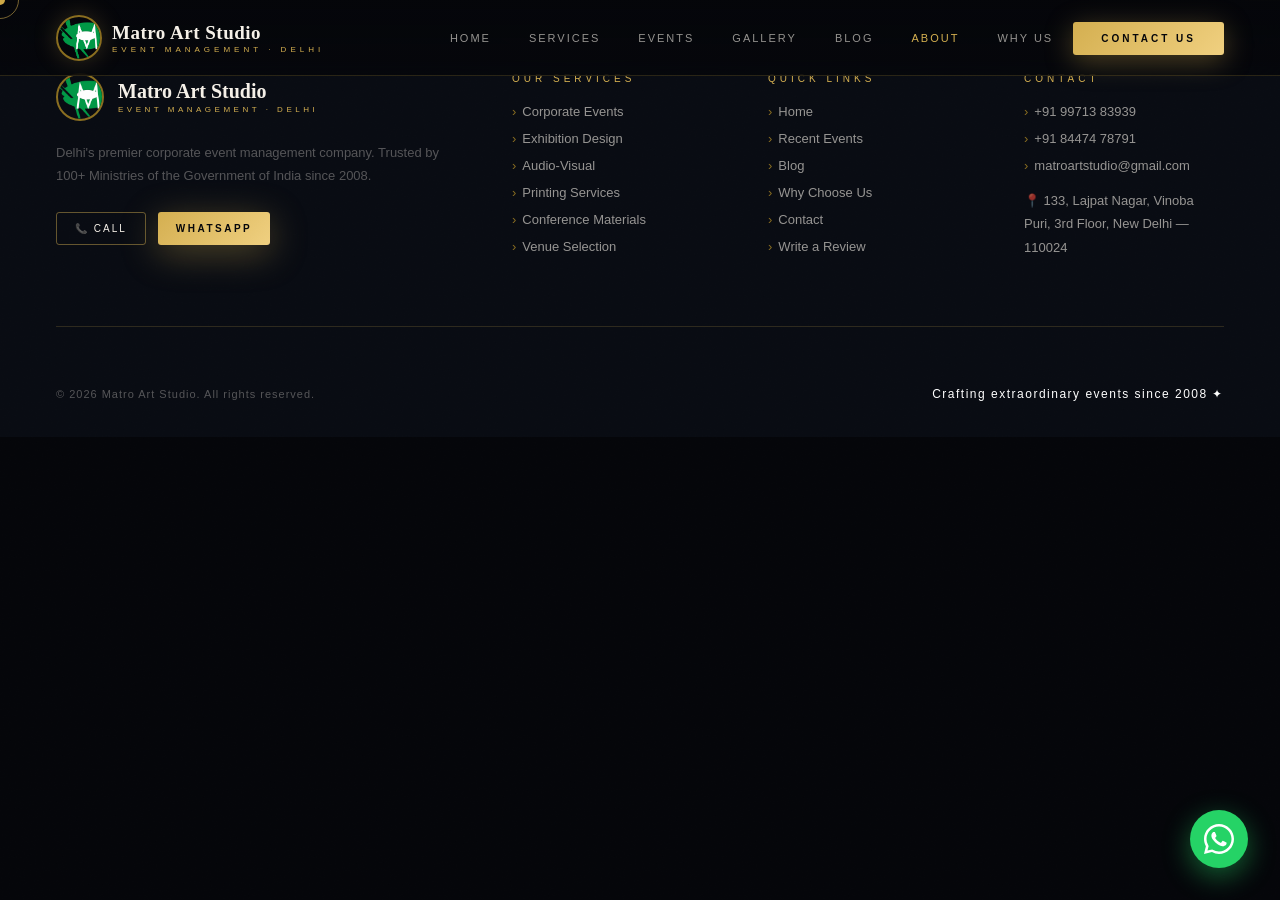
==== commit 6f51d557: "Add files via upload" ====
--- a/about/index.html
+++ b/about/index.html
@@ -1,122 +1,1427 @@
-<!DOCTYPE html>
 <!DOCTYPE html>
 <html lang="en" prefix="og: https://ogp.me/ns#">
 <head>
 <meta charset="UTF-8">
-<script src="https://identity.netlify.com/v1/netlify-identity-widget.js"></script>
 <meta name="viewport" content="width=device-width, initial-scale=1.0">
-<title>About Us | 18+ Years of Government Event Management | Matro Art Studio</title>
-<meta name="description" content="Learn about Matro Art Studio — Delhi's most trusted event management partner since 2008, serving 100+ Ministries and PSUs of the Government of India.">
-<meta name="keywords" content="corporate event management Delhi, government event management company Delhi, conference management Delhi, event planner Delhi, ministry events India, Vigyan Bhawan events, DoPT IAS inauguration, CBSE AI curriculum launch, NACO Suraksha review, MoSPI workshop Delhi, NDMA event management, Ministry of Finance event, exhibition design Delhi, audio visual solutions Delhi">
+<title>About Us | Matro Art Studio — Event Management Delhi Since 2008</title>
+<meta name="description" content="Delhi's most trusted government and corporate event partners since 2008. Learn about Matro Art Studio's story, milestones, and 18+ years of experience.">
 <meta name="author" content="Matro Art Studio">
 <meta name="robots" content="index, follow, max-image-preview:large">
-<meta name="googlebot" content="index, follow, max-image-preview:large, max-snippet:-1, max-video-preview:-1">
+<meta name="googlebot" content="index, follow, max-image-preview:large, max-snippet:-1">
 <link rel="canonical" href="https://matroartstudio.github.io/about/">
-<link rel="icon" type="image/png" href="/images/Letter Head Matro Art Studio-2.png">
-<link rel="apple-touch-icon" href="/images/Letter Head Matro Art Studio-2.png">
-
-<!-- Open Graph / Facebook -->
+<link rel="icon" type="image/png" href="../images/Letter Head Matro Art Studio-2.png">
+
 <meta property="og:type" content="website">
 <meta property="og:site_name" content="Matro Art Studio">
 <meta property="og:url" content="https://matroartstudio.github.io/about/">
-<meta property="og:title" content="About Us | 18+ Years of Government Event Management | Matro Art Studio">
-<meta property="og:description" content="Learn about Matro Art Studio — Delhi's most trusted event management partner since 2008, serving 100+ Ministries and PSUs of the Government of India.">
+<meta property="og:title" content="About Us | Matro Art Studio — Event Management Delhi Since 2008">
+<meta property="og:description" content="Delhi's most trusted government and corporate event partners since 2008. Learn about Matro Art Studio's story, milestones, and 18+ years of experience.">
 <meta property="og:image" content="https://matroartstudio.github.io/images/DSC_8558.JPG">
-<meta property="og:image:width" content="1200">
-<meta property="og:image:height" content="630">
-<meta property="og:image:alt" content="Matro Art Studio — Government Event Management, New Delhi">
 <meta property="og:locale" content="en_IN">
 
-<!-- Twitter Card -->
 <meta name="twitter:card" content="summary_large_image">
-<meta name="twitter:title" content="About Us | 18+ Years of Government Event Management | Matro Art Studio">
-<meta name="twitter:description" content="Learn about Matro Art Studio — Delhi's most trusted event management partner since 2008, serving 100+ Ministries and PSUs of the Government of India.">
+<meta name="twitter:title" content="About Us | Matro Art Studio — Event Management Delhi Since 2008">
+<meta name="twitter:description" content="Delhi's most trusted government and corporate event partners since 2008. Learn about Matro Art Studio's story, milestones, and 18+ years of experience.">
 <meta name="twitter:image" content="https://matroartstudio.github.io/images/DSC_8558.JPG">
-<meta name="twitter:image:alt" content="Matro Art Studio — Government Event Management, New Delhi">
-
-<!-- Geo / Local SEO -->
+
 <meta name="geo.region" content="IN-DL">
 <meta name="geo.placename" content="New Delhi">
-<meta name="geo.position" content="28.5694;77.2370">
-<meta name="ICBM" content="28.5694, 77.2370">
-
-<!-- Preload LCP hero image -->
-<link rel="preload" as="image" href="/images/1.JPG" fetchpriority="high">
-<!-- DNS prefetch for external services -->
-<link rel="dns-prefetch" href="https://api.whatsapp.com">
-<link rel="dns-prefetch" href="https://share.google">
-
-<!-- Image indexing hint -->
-<link rel="image_src" href="https://matroartstudio.github.io/images/DSC_8558.JPG">
-<link rel="image_src" href="https://matroartstudio.github.io/images2/DOPT1.jpeg">
-<link rel="image_src" href="https://matroartstudio.github.io/images2/CBC1.JPG">
-<link rel="image_src" href="https://matroartstudio.github.io/images2/NAC1.JPG">
-<link rel="image_src" href="https://matroartstudio.github.io/images2/sci1.JPG">
-<link rel="image_src" href="https://matroartstudio.github.io/images2/obe1.jpeg">
-<link rel="image_src" href="https://matroartstudio.github.io/images2/COS1.JPG">
-
-<!-- ═══════════════════════════════════════════
-     MEDIA CONFIG — Edit images and video here!
-     ════════════════════════════════════════════
-  HERO VIDEO: Set the Vimeo embed or MP4 path
-  HERO POSTER: Fallback image while video loads
-  GALLERY IMAGES: Add/remove items in JS below
-  SERVICE IMAGES: Change src in HTML sections
-═══════════════════════════════════════════ -->
-
-<link rel="preconnect" href="https://fonts.googleapis.com">
-<link rel="preconnect" href="https://fonts.gstatic.com" crossorigin>
-<link rel="preload" href="https://fonts.googleapis.com/css2?family=Playfair+Display:ital,wght@0,400;0,700;0,900;1,400;1,700&family=DM+Sans:wght@300;400;500;600&family=Bebas+Neue&display=swap" as="style" onload="this.onload=null;this.rel='stylesheet'">
-<noscript><link href="https://fonts.googleapis.com/css2?family=Playfair+Display:ital,wght@0,400;0,700;0,900;1,400;1,700&family=DM+Sans:wght@300;400;500;600&family=Bebas+Neue&display=swap" rel="stylesheet"></noscript>
-<link rel="stylesheet" href="/assets/style.css">
+
+<style>
+/* ════════════════════════════════════
+   DESIGN TOKENS
+════════════════════════════════════ */
+:root {
+  --ink:     #05060a;
+  --void:    #080b12;
+  --depth:   #0d1120;
+  --panel:   #131825;
+  --lift:    #1a2235;
+  --edge:    rgba(212,175,80,0.18);
+  --edge-hi: rgba(212,175,80,0.45);
+
+  --gold:      #d4af50;
+  --gold-2:    #f0d080;
+  --gold-3:    #8a6e20;
+  --gold-glow: rgba(212,175,80,0.22);
+
+  --crimson:   #c0392b;
+  --cr-glow:   rgba(192,57,43,0.2);
+
+  --cream:    #f5f0e8;
+  --cream-m:  rgba(245,240,232,0.6);
+  --cream-d:  rgba(245,240,232,0.32);
+
+  --r: 6px;
+  --r2: 14px;
+  --sh-gold: 0 12px 60px rgba(212,175,80,0.18);
+}
+
+/* ════════════════════════════════════
+   RESET
+════════════════════════════════════ */
+*,*::before,*::after{margin:0;padding:0;box-sizing:border-box;}
+html{scroll-behavior:smooth;font-size:16px;width:100%;max-width:100%;}
+body{
+  font-family:'DM Sans',sans-serif;
+  background:var(--ink);
+  color:var(--cream);
+  overflow-x:hidden;
+  width:100%;max-width:100%;
+  cursor:none;
+}
+img{user-select:none;-webkit-user-drag:none;max-width:100%;}
+a{color:inherit;text-decoration:none;}
+button{font-family:'DM Sans',sans-serif;cursor:none;}
+
+::-webkit-scrollbar{width:3px;}
+::-webkit-scrollbar-track{background:var(--ink);}
+::-webkit-scrollbar-thumb{background:var(--gold-3);border-radius:2px;}
+
+/* ════════════════════════════════════
+   CUSTOM CURSOR
+════════════════════════════════════ */
+#cur{
+  position:fixed;width:10px;height:10px;
+  background:var(--gold);border-radius:50%;
+  pointer-events:none;z-index:99999;
+  transform:translate(-50%,-50%);
+  transition:width .25s,height .25s,opacity .25s;
+  mix-blend-mode:difference;
+}
+#cur-ring{
+  position:fixed;width:38px;height:38px;
+  border:1.5px solid rgba(212,175,80,0.55);
+  border-radius:50%;pointer-events:none;z-index:99998;
+  transform:translate(-50%,-50%);
+  transition:left .12s ease,top .12s ease,width .3s,height .3s;
+}
+#cur.big{width:22px;height:22px;}
+#cur-ring.big{width:66px;height:66px;}
+@media(max-width:768px){#cur,#cur-ring{display:none;}body{cursor:auto;}button{cursor:pointer;}}
+@media(hover:none){#cur,#cur-ring{display:none;}body{cursor:auto;}button{cursor:pointer;}}
+
+/* ════════════════════════════════════
+   LOADER
+════════════════════════════════════ */
+#loader{
+  position:fixed;inset:0;z-index:999999;
+  background:var(--ink);
+  display:flex;flex-direction:column;
+  align-items:center;justify-content:center;gap:28px;
+  transition:opacity .25s ease,visibility .25s ease;
+  touch-action:none;
+  overscroll-behavior:none;
+}
+#loader.out{opacity:0;visibility:hidden;pointer-events:none;}
+body.loading{
+  overflow:hidden;
+  position:fixed;
+  width:100%;
+  touch-action:none;
+  overscroll-behavior:none;
+}
+.ld-name{
+  font-family:'Playfair Display',serif;
+  font-size:clamp(36px,8vw,72px);
+  font-weight:900;letter-spacing:14px;
+  color:var(--gold);
+  animation:ld-pulse .8s ease-in-out infinite;
+}
+@keyframes ld-pulse{0%,100%{opacity:.3;transform:scale(.98);}50%{opacity:1;transform:scale(1);}}
+.ld-bar{width:220px;height:1px;background:var(--panel);position:relative;overflow:hidden;}
+.ld-fill{
+  position:absolute;top:0;left:0;height:100%;width:0;
+  background:linear-gradient(90deg,var(--gold-3),var(--gold-2));
+  animation:ld-grow .45s cubic-bezier(.4,0,.2,1) forwards;
+}
+@keyframes ld-grow{to{width:100%;}}
+.ld-tag{font-size:10px;letter-spacing:5px;text-transform:uppercase;color:var(--cream-d);}
+
+/* ════════════════════════════════════
+   NOISE OVERLAY
+════════════════════════════════════ */
+body::after{
+  content:'';position:fixed;inset:0;z-index:0;pointer-events:none;
+  background-image:url("data:image/svg+xml,%3Csvg xmlns='http://www.w3.org/2000/svg' width='300' height='300'%3E%3Cfilter id='n'%3E%3CfeTurbulence type='fractalNoise' baseFrequency='0.85' numOctaves='4' stitchTiles='stitch'/%3E%3C/filter%3E%3Crect width='100%25' height='100%25' filter='url(%23n)' opacity='0.03'/%3E%3C/svg%3E");
+  opacity:.35;
+}
+
+/* ════════════════════════════════════
+   NAVIGATION
+════════════════════════════════════ */
+#nav{
+  position:fixed;top:0;left:0;right:0;z-index:1000;
+  height:76px;display:flex;align-items:center;justify-content:space-between;
+  padding:0 56px;
+  transition:background .4s ease,box-shadow .4s ease;
+}
+#nav::before{
+  content:'';position:absolute;inset:0;z-index:-1;
+  background:linear-gradient(180deg,rgba(5,6,10,.97) 0%,rgba(5,6,10,.82) 100%);
+  backdrop-filter:blur(24px);-webkit-backdrop-filter:blur(24px);
+  border-bottom:1px solid var(--edge);
+  transition:background .4s,box-shadow .4s;
+}
+#nav.scrolled::before{background:rgba(5,6,10,.99);box-shadow:0 4px 48px rgba(0,0,0,.7);}
+
+.nav-brand{display:flex;align-items:center;gap:14px;cursor:pointer;}
+.nav-logo{
+  width:46px;height:46px;border-radius:50%;
+  object-fit:cover;border:2px solid var(--gold-3);
+  box-shadow:0 0 24px var(--gold-glow);
+  transition:box-shadow .4s,transform .4s;
+}
+.nav-name{
+  font-family:'Playfair Display',serif;
+  font-size:19px;font-weight:700;
+  color:var(--cream);letter-spacing:.5px;display:block;
+}
+.nav-sub{
+  font-size:8px;letter-spacing:4px;text-transform:uppercase;
+  color:var(--gold);display:block;margin-top:1px;
+}
+
+.nav-links{display:flex;align-items:center;gap:2px;}
+.nl{
+  font-size:11px;font-weight:400;letter-spacing:2px;
+  text-transform:uppercase;color:var(--cream-m);
+  padding:8px 18px;border-radius:3px;
+  background:none;border:none;color:var(--cream-m);
+  cursor:none;position:relative;transition:color .3s;
+}
+.nl::after{
+  content:'';position:absolute;bottom:4px;left:18px;right:18px;
+  height:1px;background:var(--gold);
+  transform:scaleX(0);transform-origin:right;
+  transition:transform .3s ease;
+}
+.nl.active{color:var(--gold);}
+
+.nav-cta{
+  font-size:10px;font-weight:600;letter-spacing:3px;
+  text-transform:uppercase;
+  color:var(--ink);padding:11px 28px;border-radius:3px;
+  background:linear-gradient(135deg,var(--gold),var(--gold-2));
+  border:none;cursor:none;
+  box-shadow:0 6px 28px rgba(212,175,80,.35);
+  transition:box-shadow .3s,transform .3s;position:relative;overflow:hidden;
+}
+.nav-cta::before{
+  content:'';position:absolute;inset:0;
+  background:linear-gradient(135deg,rgba(255,255,255,.15),transparent);
+  transform:translateX(-100%);transition:transform .4s;
+}
+
+/* Hamburger */
+.hbg{
+  display:none;flex-direction:column;gap:5px;
+  background:none;border:none;padding:8px;cursor:none;
+}
+.hbg span{display:block;width:24px;height:1.5px;background:var(--gold);transition:.3s;}
+.hbg.open span:nth-child(1){transform:rotate(45deg) translate(4.5px,4.5px);}
+.hbg.open span:nth-child(2){opacity:0;}
+.hbg.open span:nth-child(3){transform:rotate(-45deg) translate(4.5px,-4.5px);}
+
+.mob-menu{
+  display:none;position:fixed;
+  top:76px;left:0;right:0;
+  background:rgba(5,6,10,.98);backdrop-filter:blur(24px);
+  flex-direction:column;padding:16px;z-index:999;
+  border-bottom:1px solid var(--edge);
+  animation:slideDown .3s ease;
+}
+@keyframes slideDown{from{transform:translateY(-10px);opacity:0;}to{transform:translateY(0);opacity:1;}}
+.mob-menu.open{display:flex;}
+.mob-menu .nl{padding:14px 16px;border-bottom:1px solid var(--edge);font-size:13px;text-align:left;}
+
+/* ════════════════════════════════════
+   PAGES
+════════════════════════════════════ */
+.page{display:none;width:100%;max-width:100%;overflow-x:hidden;}
+.page.active{display:block;}
+
+/* ════════════════════════════════════
+   REVEAL ANIMATIONS
+════════════════════════════════════ */
+.rv{opacity:0;transform:translateY(32px);transition:opacity .8s ease,transform .8s ease;}
+.rv.in{opacity:1;transform:translateY(0);}
+.rv.d1{transition-delay:.12s;}
+.rv.d2{transition-delay:.24s;}
+.rv.d3{transition-delay:.36s;}
+.rv.d4{transition-delay:.48s;}
+
+/* ════════════════════════════════════
+   HERO
+════════════════════════════════════ */
+.hero{
+  position:relative;
+  min-height:100dvh;
+  min-height:100svh;
+  min-height:100vh;
+  width:100%;
+  display:flex;flex-direction:column;
+  align-items:center;justify-content:center;
+  overflow:clip;
+  padding:clamp(100px,14vh,140px) clamp(16px,5vw,56px) clamp(40px,7vh,70px);
+  text-align:center;
+}
+
+/* Hero background slider */
+.hero-slider-bg{
+  position:absolute;top:0;left:0;width:100%;height:100%;z-index:1;
+}
+.hero-sl-slide{
+  position:absolute;top:0;left:0;width:100%;height:100%;
+  opacity:0;transition:opacity 1.2s ease;
+}
+.hero-sl-slide.active{opacity:1;}
+.hero-sl-slide img{
+  width:100%;height:100%;
+  object-fit:cover;
+  object-position:center center;
+  display:block;
+  filter:brightness(.72) saturate(.92);
+}
+/* Mobile: ensure full-bleed image fills screen */
+@media(max-width:768px){
+  .hero-slider-bg,
+  .hero-sl-slide{
+    position:absolute;top:0;left:0;
+    width:100vw;height:100%;
+  }
+  .hero-sl-slide img{
+    width:100vw;height:100%;
+    object-fit:cover;
+    object-position:center center;
+  }
+}
+.hero-sl-prog{
+  position:absolute;bottom:0;left:0;height:3px;width:0;z-index:20;
+  background:linear-gradient(90deg,var(--gold-3),var(--gold-2));
+}
+/* Dots — always visible, repositioned on mobile */
+.hero-sl-dots{
+  position:absolute;bottom:clamp(56px,8vw,88px);left:50%;transform:translateX(-50%);
+  display:flex;gap:8px;z-index:20;
+}
+.hero-sl-dot{
+  width:6px;height:6px;border-radius:50%;
+  background:rgba(245,240,232,.35);border:none;cursor:none;
+  transition:background .3s,box-shadow .3s;padding:0;
+  -webkit-tap-highlight-color:transparent;
+}
+@media(max-width:768px){.hero-sl-dot{cursor:pointer;width:8px;height:8px;}}
+.hero-sl-dot.active{width:24px;border-radius:3px;background:var(--gold);}
+/* Arrows */
+.hero-sl-arrow{
+  position:absolute;top:50%;transform:translateY(-50%);z-index:20;
+  width:clamp(36px,6vw,48px);height:clamp(36px,6vw,48px);border-radius:50%;
+  background:rgba(5,6,10,.5);border:1px solid var(--edge);
+  backdrop-filter:blur(10px);color:var(--cream);
+  font-size:clamp(18px,3vw,24px);
+  cursor:none;display:flex;align-items:center;justify-content:center;
+  transition:border-color .3s,box-shadow .3s,color .3s;
+}
+.hero-sl-arrow.l{left:clamp(10px,3vw,24px);}
+.hero-sl-arrow.r{right:clamp(10px,3vw,24px);}
+/* Hide arrows on touch devices — swipe is used instead */
+@media(max-width:768px){
+  .hero-sl-arrow{display:none;}
+}
+
+/* Animated mesh background */
+.hero-mesh{
+  position:absolute;inset:0;z-index:2;
+  background:
+    radial-gradient(ellipse 70% 80% at 15% 25%, rgba(212,175,80,.05) 0%,transparent 60%),
+    radial-gradient(ellipse 60% 60% at 85% 70%, rgba(192,57,43,.03) 0%,transparent 55%),
+    radial-gradient(ellipse 100% 50% at 50% 50%, rgba(13,17,32,.28) 0%,rgba(5,6,10,.38) 80%);
+}
+.hero-grid{
+  position:absolute;inset:0;z-index:2;
+  background-image:
+    linear-gradient(rgba(212,175,80,.025) 1px,transparent 1px),
+    linear-gradient(90deg,rgba(212,175,80,.025) 1px,transparent 1px);
+  background-size:80px 80px;
+  mask-image:radial-gradient(ellipse 70% 70% at 50% 50%,transparent 30%,black 80%);
+  animation:grid-drift 40s linear infinite;
+  will-change:transform;
+}
+@keyframes grid-drift{to{transform:translate3d(0,80px,0);}}
+
+/* Orbs */
+.orb{position:absolute;border-radius:50%;filter:blur(60px);pointer-events:none;z-index:2;contain:strict;}
+.orb-a{
+  width:700px;height:500px;
+  background:radial-gradient(ellipse,rgba(212,175,80,.09) 0%,transparent 65%);
+  top:-120px;left:50%;transform:translateX(-50%);
+  animation:orb-breathe 10s ease-in-out infinite;
+}
+.orb-b{
+  width:450px;height:450px;
+  background:radial-gradient(ellipse,rgba(192,57,43,.06) 0%,transparent 65%);
+  bottom:-80px;right:-80px;
+  animation:orb-breathe 13s ease-in-out infinite reverse;
+}
+.orb-c{
+  width:350px;height:350px;
+  background:radial-gradient(ellipse,rgba(212,175,80,.05) 0%,transparent 65%);
+  bottom:20%;left:-60px;
+  animation:orb-breathe 8s ease-in-out infinite 2s;
+}
+@keyframes orb-breathe{0%,100%{transform:scale(1);}50%{transform:scale(1.18);}}
+
+/* Particles */
+.particles{position:absolute;inset:0;z-index:2;overflow:hidden;pointer-events:none;contain:strict;}
+.pt{
+  position:absolute;border-radius:50%;background:var(--gold);
+  animation:pt-rise linear infinite;
+}
+@keyframes pt-rise{
+  0%{transform:translateY(100vh) scale(0);opacity:0;}
+  8%{opacity:.7;}
+  92%{opacity:.15;}
+  100%{transform:translateY(-120px) scale(1);opacity:0;}
+}
+
+/* Diagonal shine lines */
+.shine-lines{
+  position:absolute;inset:0;z-index:2;pointer-events:none;overflow:hidden;
+}
+.shine-lines::before,.shine-lines::after{
+  content:'';position:absolute;
+  width:200%;height:2px;
+  background:linear-gradient(90deg,transparent,rgba(212,175,80,.12),transparent);
+  top:30%;left:-50%;transform:rotate(-25deg);
+  animation:shine-sweep 16s ease-in-out infinite;
+}
+.shine-lines::after{top:60%;animation-delay:8s;}
+@keyframes shine-sweep{0%,100%{transform:rotate(-25deg) translateX(-20%);}50%{transform:rotate(-25deg) translateX(20%);}}
+
+.hero-content{position:relative;z-index:10;max-width:940px;}
+
+.hero-eyebrow{
+  display:inline-flex;align-items:center;gap:10px;
+  border:1px solid var(--edge-hi);
+  background:rgba(212,175,80,.06);
+  padding:8px 22px;border-radius:40px;
+  font-size:10px;letter-spacing:4px;text-transform:uppercase;
+  color:var(--gold);margin-bottom:40px;
+  animation:fadeInDown .8s ease both;
+}
+.eyebrow-dot{width:6px;height:6px;border-radius:50%;background:var(--gold);animation:blink 2s ease-in-out infinite;}
+@keyframes blink{0%,100%{opacity:1;}50%{opacity:.2;}}
+
+.hero-h1{
+  font-family:'Playfair Display',serif;
+  font-size:clamp(48px,9vw,120px);
+  font-weight:900;line-height:1.15;
+  letter-spacing:-3px;
+  margin-bottom:0;
+  padding-bottom:16px; /* generous space for descenders like y, g, p */
+  overflow:visible;
+  animation:fadeInUp .9s .1s ease both;
+}
+.hero-h1 .t-line{display:block;}
+.hero-h1 .t-italic{
+  font-style:italic;font-weight:400;
+  color:var(--gold);letter-spacing:-1px;
+}
+.hero-h1 .t-outline{
+  -webkit-text-stroke:1.5px var(--cream);
+  color:rgba(245,240,232,.18);
+  font-style:normal;
+  font-size:0.85em;
+}
+.hero-h1 .t-shimmer{
+  background:linear-gradient(135deg,var(--cream) 0%,var(--gold-2) 40%,var(--cream) 80%);
+  background-size:200% auto;
+  -webkit-background-clip:text;-webkit-text-fill-color:transparent;background-clip:text;
+  padding-bottom:0.15em; /* prevents -webkit-background-clip from cropping descenders */
+  display:inline-block;
+  animation:shimmer 4s linear infinite;
+}
+@keyframes shimmer{to{background-position:200% center;}}
+
+.hero-rule{
+  width:100px;height:1px;margin:36px auto;
+  background:linear-gradient(90deg,transparent,var(--gold),transparent);
+  animation:fadeIn 1s .4s ease both;
+}
+
+.hero-sub{
+  font-size:clamp(15px,2vw,18px);font-weight:300;
+  color:var(--cream-m);max-width:540px;margin:0 auto 36px;
+  line-height:1.85;letter-spacing:.2px;
+  animation:fadeInUp .9s .3s ease both;
+}
+
+.hero-trust-badge{
+  margin:0 auto 36px;
+  max-width:640px;
+  padding:22px 32px;
+  border:1px solid var(--edge-hi);
+  border-radius:8px;
+  background:rgba(212,175,80,.07);
+  backdrop-filter:blur(8px);
+  animation:fadeInUp .9s .3s ease both;
+  position:relative;
+  overflow:hidden;
+}
+.hero-trust-badge::before{
+  content:'';position:absolute;inset:0;
+  background:linear-gradient(135deg,rgba(212,175,80,.08) 0%,transparent 60%);
+  pointer-events:none;
+}
+.htb-line1{
+  font-size:clamp(14px,1.8vw,17px);
+  font-weight:500;
+  color:var(--cream);
+  letter-spacing:.4px;
+  line-height:1.6;
+  text-align:center;
+}
+.htb-highlight{
+  color:var(--gold-2);
+  font-weight:700;
+  font-family:'Playfair Display',serif;
+  font-size:1.1em;
+}
+.htb-icon{
+  color:var(--gold);
+  font-size:.75em;
+  margin:0 6px;
+  opacity:.8;
+}
+.htb-divider{
+  width:60px;height:1px;
+  background:linear-gradient(90deg,transparent,var(--gold),transparent);
+  margin:14px auto;
+}
+.htb-line2{
+  font-size:clamp(13px,1.5vw,15px);
+  font-weight:300;
+  color:var(--cream-m);
+  letter-spacing:.8px;
+  text-align:center;
+  font-style:normal;
+}
+.htb-line2 em{
+  color:var(--gold);
+  font-style:italic;
+  font-weight:400;
+}
+@media(max-width:600px){
+  .hero-trust-badge{padding:18px 20px;}
+  .htb-line1{font-size:13px;}
+}
+
+.hero-btns{
+  display:flex;gap:16px;justify-content:center;flex-wrap:wrap;
+  animation:fadeInUp .9s .5s ease both;
+}
+
+.btn-g{
+  display:inline-flex;align-items:center;gap:10px;
+  background:linear-gradient(135deg,var(--gold),var(--gold-2));
+  color:var(--ink);font-size:11px;font-weight:700;
+  letter-spacing:2.5px;text-transform:uppercase;
+  padding:16px 38px;border-radius:3px;border:none;cursor:none;
+  transition:box-shadow .3s,transform .3s;position:relative;overflow:hidden;
+  box-shadow:0 8px 36px rgba(212,175,80,.35);
+}
+.btn-g::before{
+  content:'';position:absolute;inset:0;
+  background:linear-gradient(135deg,rgba(255,255,255,.2),transparent);
+  transform:translateX(-100%);transition:transform .45s;
+}
+
+.btn-o{
+  display:inline-flex;align-items:center;gap:10px;
+  background:transparent;color:var(--cream);
+  font-size:11px;font-weight:500;letter-spacing:2px;text-transform:uppercase;
+  padding:15px 38px;border-radius:3px;
+  border:1px solid var(--edge-hi);cursor:none;
+  transition:border-color .3s,box-shadow .3s,color .3s;
+}
+
+/* Hero stats */
+.hero-stats{
+  display:flex;gap:0;justify-content:center;flex-wrap:wrap;
+  margin-top:48px;position:relative;z-index:3;
+  animation:fadeInUp .9s .7s ease both;
+}
+.hs{
+  padding:16px 44px;text-align:center;
+  border-right:1px solid var(--edge);
+  position:relative;
+}
+.hs:last-child{border-right:none;}
+.hs-n{
+  font-family:'Bebas Neue',serif;
+  font-size:58px;color:var(--gold);line-height:1;
+  letter-spacing:2px;display:block;
+}
+.hs-l{
+  font-size:9px;letter-spacing:3px;text-transform:uppercase;
+  color:var(--cream-d);margin-top:6px;
+}
+
+/* Scroll indicator */
+.scroll-ind{
+  position:absolute;bottom:36px;left:50%;transform:translateX(-50%);
+  z-index:2;display:flex;flex-direction:column;align-items:center;gap:10px;
+}
+.scroll-line{
+  width:1px;height:60px;background:linear-gradient(180deg,var(--gold),transparent);
+  animation:scroll-grow 1.8s ease-in-out infinite;
+}
+@keyframes scroll-grow{0%{transform:scaleY(0);transform-origin:top;}50%{transform:scaleY(1);transform-origin:top;}51%{transform-origin:bottom;}100%{transform:scaleY(0);transform-origin:bottom;}}
+.scroll-text{font-size:8px;letter-spacing:4px;text-transform:uppercase;color:var(--cream-d);}
+
+/* Ticker */
+.ticker{background:linear-gradient(135deg,var(--gold),var(--gold-2));padding:18px 0;overflow:hidden;}
+.ticker-track{display:flex;white-space:nowrap;animation:tick 22s linear infinite;will-change:transform;}
+@keyframes tick{from{transform:translateX(0);}to{transform:translateX(-50%);}}
+.tick-item{
+  display:inline-flex;align-items:center;gap:14px;
+  padding:0 44px;font-size:11px;font-weight:600;letter-spacing:3px;
+  text-transform:uppercase;color:var(--ink);flex-shrink:0;
+}
+.tick-dot{width:4px;height:4px;border-radius:50%;background:rgba(0,0,0,.25);}
+
+/* ════════════════════════════════════
+   SECTION COMMON
+════════════════════════════════════ */
+.sec{padding:120px 56px;}
+.sec-inner{max-width:1240px;margin:0 auto;}
+.sec-label{
+  display:inline-flex;align-items:center;gap:12px;
+  font-size:10px;letter-spacing:5px;text-transform:uppercase;
+  color:var(--gold);margin-bottom:20px;
+}
+.sec-label::before{
+  content:'';width:32px;height:1px;background:var(--gold);
+}
+.sec-h2{
+  font-family:'Playfair Display',serif;
+  font-size:clamp(32px,5vw,60px);
+  font-weight:700;line-height:1.1;
+  color:var(--cream);
+}
+.sec-h2 em{color:var(--gold);font-style:italic;font-weight:400;}
+.sec-p{
+  font-size:16px;color:var(--cream-m);line-height:1.9;
+  font-weight:300;margin-top:20px;
+}
+
+/* ════════════════════════════════════
+   SERVICES GRID
+════════════════════════════════════ */
+.srv-sec{background:var(--ink);padding:120px 56px;}
+.srv-grid{
+  display:grid;grid-template-columns:repeat(3,1fr);
+  gap:1px;background:var(--edge);
+  border:1px solid var(--edge);
+  margin-top:64px;
+}
+.srv-card{
+  background:var(--ink);padding:52px 44px;
+  position:relative;overflow:hidden;
+  transition:background .4s,box-shadow .4s;
+}
+.srv-card::after{
+  content:'';position:absolute;inset:0;
+  background:linear-gradient(135deg,rgba(212,175,80,.07) 0%,transparent 55%);
+  opacity:0;transition:opacity .4s;
+}
+.srv-icon{
+  font-size:36px;margin-bottom:28px;
+  display:block;transition:transform .4s;
+}
+.srv-num{
+  font-family:'Bebas Neue',serif;font-size:11px;letter-spacing:3px;
+  color:var(--gold-3);margin-bottom:8px;display:block;
+}
+.srv-title{
+  font-family:'Playfair Display',serif;
+  font-size:22px;font-weight:700;color:var(--cream);
+  margin-bottom:14px;transition:color .3s;
+}
+.srv-desc{font-size:14px;color:var(--cream-d);line-height:1.85;font-weight:300;}
+.srv-arr{
+  display:inline-flex;align-items:center;gap:8px;
+  font-size:10px;letter-spacing:2.5px;text-transform:uppercase;
+  color:var(--gold-3);margin-top:24px;
+  transition:gap .3s,color .3s;
+}
+.srv-line{
+  position:absolute;bottom:0;left:0;right:0;height:2px;
+  background:linear-gradient(90deg,transparent,var(--gold),transparent);
+  transform:scaleX(0);transition:transform .45s;
+}
+
+/* ════════════════════════════════════
+   CLIENTS MARQUEE
+════════════════════════════════════ */
+.clients-sec{
+  background:var(--void);padding:90px 0;
+  border-top:1px solid var(--edge);border-bottom:1px solid var(--edge);
+}
+.clients-hdr{padding:0 56px;max-width:1240px;margin:0 auto 56px;}
+.cq-wrap{overflow:hidden;position:relative;}
+.cq-wrap::before,.cq-wrap::after{
+  content:'';position:absolute;top:0;bottom:0;width:140px;z-index:2;pointer-events:none;
+}
+.cq-wrap::before{left:0;background:linear-gradient(90deg,var(--void),transparent);}
+.cq-wrap::after{right:0;background:linear-gradient(270deg,var(--void),transparent);}
+.cq-track{
+  display:flex;gap:16px;width:max-content;
+  animation:cq-roll 36s linear infinite;
+}
+@keyframes cq-roll{from{transform:translateX(0);}to{transform:translateX(-50%);}}
+.c-card{
+  background:var(--panel);border:1px solid var(--edge);
+  border-radius:var(--r);padding:22px 32px;min-width:200px;
+  display:flex;flex-direction:column;align-items:center;gap:8px;
+  transition:border-color .35s,box-shadow .35s,transform .35s;flex-shrink:0;
+}
+.c-abbr{font-family:'Playfair Display',serif;font-size:24px;font-weight:700;color:var(--gold);}
+.c-name{font-size:11px;color:var(--cream-m);text-align:center;line-height:1.4;font-weight:400;}
+.c-tag{
+  font-size:8.5px;letter-spacing:2px;text-transform:uppercase;
+  color:var(--gold-3);background:rgba(212,175,80,.08);
+  padding:3px 10px;border-radius:2px;border:1px solid var(--edge);
+}
+
+/* ════════════════════════════════════
+   REVIEWS
+════════════════════════════════════ */
+.reviews-sec{
+  background:var(--ink);padding:120px 56px;
+}
+.reviews-inner{max-width:1240px;margin:0 auto;}
+.reviews-layout{
+  display:grid;grid-template-columns:280px 1fr;
+  gap:60px;margin-top:60px;align-items:start;
+}
+.score-block{text-align:center;padding:48px 32px;background:var(--panel);border:1px solid var(--edge);border-radius:var(--r2);}
+.score-big{
+  font-family:'Bebas Neue',serif;font-size:88px;color:var(--gold);
+  line-height:1;letter-spacing:2px;
+}
+.score-stars{font-size:22px;color:var(--gold);letter-spacing:4px;margin:8px 0;}
+.score-lbl{font-size:10px;letter-spacing:3px;text-transform:uppercase;color:var(--cream-d);}
+.review-cards{display:grid;grid-template-columns:repeat(3,1fr);gap:16px;}
+.rv-card{
+  background:var(--panel);border:1px solid var(--edge);
+  border-radius:var(--r2);padding:28px;
+  transition:border-color .35s,box-shadow .35s,transform .35s;position:relative;overflow:hidden;
+}
+.rv-card::before{
+  content:'❝';
+  position:absolute;top:16px;right:20px;
+  font-size:40px;color:rgba(212,175,80,.1);
+  font-family:'Playfair Display',serif;
+}
+.rv-info{display:flex;align-items:center;gap:12px;margin-bottom:16px;}
+.rv-av{
+  width:40px;height:40px;border-radius:50%;
+  background:linear-gradient(135deg,var(--gold-3),var(--gold));
+  display:flex;align-items:center;justify-content:center;
+  font-family:'Playfair Display',serif;font-size:18px;font-weight:700;color:var(--ink);
+  flex-shrink:0;
+}
+.rv-nm{font-size:14px;font-weight:500;color:var(--cream);}
+.rv-stars{font-size:12px;color:var(--gold);letter-spacing:2px;}
+.rv-txt{font-size:13px;color:var(--cream-m);line-height:1.8;font-weight:300;}
+.rv-date{font-size:10px;letter-spacing:2px;color:var(--cream-d);margin-top:14px;text-transform:uppercase;}
+
+/* ════════════════════════════════════
+   CTA BAND
+════════════════════════════════════ */
+.cta-band{
+  padding:120px 56px;text-align:center;
+  background:var(--void);position:relative;overflow:hidden;
+}
+.cta-band::before{
+  content:'';position:absolute;inset:0;
+  background:radial-gradient(ellipse 100% 80% at 50% 50%,rgba(212,175,80,.07) 0%,transparent 65%);
+}
+.cta-band-inner{max-width:720px;margin:0 auto;position:relative;z-index:1;}
+.cta-h{
+  font-family:'Playfair Display',serif;
+  font-size:clamp(36px,6vw,72px);
+  font-weight:700;color:var(--cream);line-height:1.1;
+}
+.cta-h em{color:var(--gold);font-style:italic;}
+.cta-p{font-size:16px;color:var(--cream-m);margin:24px 0 44px;line-height:1.8;font-weight:300;}
+.cta-btns{display:flex;gap:16px;justify-content:center;flex-wrap:wrap;}
+.wa-btn{
+  display:inline-flex;align-items:center;gap:10px;
+  background:#25D366;color:#fff;
+  font-size:11px;font-weight:600;letter-spacing:2px;text-transform:uppercase;
+  padding:16px 32px;border-radius:3px;border:none;cursor:none;
+  box-shadow:0 8px 32px rgba(37,211,102,.35);transition:border-color .3s,box-shadow .3s,color .3s;
+}
+
+/* ════════════════════════════════════
+   PAGE BANNER (inner pages)
+════════════════════════════════════ */
+.pg-banner{
+  margin-top:76px;
+  height:340px;position:relative;overflow:hidden;
+  display:flex;flex-direction:column;
+  align-items:center;justify-content:center;text-align:center;
+}
+.pg-banner-bg{
+  position:absolute;inset:0;
+  background:linear-gradient(135deg,var(--depth) 0%,var(--void) 60%,var(--ink) 100%);
+}
+.pg-banner-grid{
+  position:absolute;inset:0;
+  background-image:
+    linear-gradient(rgba(212,175,80,.05) 1px,transparent 1px),
+    linear-gradient(90deg,rgba(212,175,80,.05) 1px,transparent 1px);
+  background-size:60px 60px;
+  mask-image:radial-gradient(ellipse 80% 100% at 50% 50%,black 20%,transparent 75%);
+}
+.pg-banner-glow{
+  position:absolute;bottom:0;left:50%;transform:translateX(-50%);
+  width:500px;height:2px;
+  background:linear-gradient(90deg,transparent,var(--gold),transparent);
+}
+.pg-banner-content{position:relative;z-index:2;}
+.pg-label{
+  font-size:10px;letter-spacing:5px;text-transform:uppercase;
+  color:var(--gold);margin-bottom:14px;
+}
+.pg-title{
+  font-family:'Playfair Display',serif;
+  font-size:clamp(36px,6vw,72px);
+  font-weight:700;color:var(--cream);
+}
+.pg-title em{color:var(--gold);font-style:italic;}
+
+/* ════════════════════════════════════
+   SERVICES PAGE
+════════════════════════════════════ */
+.stats-bar{
+  background:var(--panel);border-bottom:1px solid var(--edge);
+  padding:36px 56px;
+}
+.stats-bar-inner{
+  max-width:1240px;margin:0 auto;
+  display:flex;justify-content:space-around;flex-wrap:wrap;gap:0;
+}
+.sb-item{
+  text-align:center;padding:12px 36px;
+  border-right:1px solid var(--edge);
+}
+.sb-item:last-child{border-right:none;}
+.sb-num{font-family:'Bebas Neue',serif;font-size:48px;color:var(--gold);letter-spacing:2px;line-height:1;}
+.sb-lbl{font-size:9px;letter-spacing:3px;text-transform:uppercase;color:var(--cream-d);margin-top:4px;}
+
+.services-full{padding:100px 56px;}
+.svc-inner{max-width:1240px;margin:0 auto;display:flex;flex-direction:column;gap:0;}
+.svc-card{
+  display:grid;grid-template-columns:1fr 1.1fr;
+  border:1px solid var(--edge);border-radius:var(--r2);
+  overflow:hidden;margin-bottom:2px;
+  background:var(--panel);
+  transition:background .4s,box-shadow .4s;
+}
+.svc-card:nth-child(even){direction:rtl;}
+.svc-card:nth-child(even) > *{direction:ltr;}
+.svc-img-wrap{position:relative;overflow:hidden;min-height:360px;}
+.svc-img{width:100%;height:100%;object-fit:cover;display:block;filter:brightness(.75) saturate(.9);transition:filter .6s,transform .7s;}
+.svc-img-overlay{
+  position:absolute;inset:0;
+  background:linear-gradient(90deg,transparent 0%,rgba(5,6,10,.4) 100%);
+  pointer-events:none;
+}
+.svc-body{
+  padding:52px 56px;display:flex;flex-direction:column;justify-content:center;
+}
+.svc-body-num{font-size:10px;letter-spacing:4px;text-transform:uppercase;color:var(--gold-3);margin-bottom:12px;}
+.svc-body-title{font-family:'Playfair Display',serif;font-size:clamp(24px,3vw,36px);font-weight:700;color:var(--cream);margin-bottom:20px;line-height:1.2;}
+.svc-body-desc{font-size:15px;color:var(--cream-m);line-height:1.85;font-weight:300;}
+
+/* DD toggle */
+.svc-toggle{
+  display:flex;align-items:center;gap:10px;
+  font-size:10px;letter-spacing:2.5px;text-transform:uppercase;
+  color:var(--gold);background:none;border:1px solid var(--edge);
+  padding:10px 20px;border-radius:3px;cursor:none;
+  margin-top:28px;width:fit-content;
+  transition:border-color .3s,box-shadow .3s,color .3s;
+}
+.toggle-arr{transition:transform .3s;}
+.svc-toggle.open .toggle-arr{transform:rotate(180deg);}
+.svc-dd{
+  display:none;border-top:1px solid var(--edge);
+  background:var(--depth);grid-column:1/-1;
+  padding:36px 56px;
+}
+.svc-dd.open{display:block;}
+.dd-grid{display:grid;grid-template-columns:repeat(3,1fr);gap:16px;}
+.dd-item{
+  display:flex;align-items:flex-start;gap:14px;
+  background:var(--panel);border:1px solid var(--edge);
+  border-radius:var(--r);padding:20px;
+  transition:border-color .3s,box-shadow .3s,color .3s;
+}
+.dd-ico{font-size:24px;flex-shrink:0;}
+.dd-title{font-size:13px;font-weight:600;color:var(--cream);display:block;}
+.dd-desc{font-size:12px;color:var(--cream-d);margin-top:4px;line-height:1.6;}
+
+/* ════════════════════════════════════
+   EVENTS PAGE
+════════════════════════════════════ */
+.events-list{padding:80px 56px;}
+.ev-inner{max-width:1240px;margin:0 auto;display:flex;flex-direction:column;gap:40px;}
+.ev-card{
+  background:var(--panel);border:1px solid var(--edge);
+  border-radius:var(--r2);overflow:hidden;
+  transition:background .4s,box-shadow .4s;
+  contain:layout style;
+}
+.ev-hdr{
+  padding:28px 36px;display:flex;align-items:center;
+  justify-content:space-between;gap:24px;flex-wrap:wrap;
+  border-bottom:1px solid var(--edge);
+}
+.ev-title{font-family:'Playfair Display',serif;font-size:20px;font-weight:700;color:var(--cream);margin-bottom:6px;}
+.ev-ministry{font-size:11px;letter-spacing:2px;text-transform:uppercase;color:var(--gold);}
+.ev-venue{font-size:12px;color:var(--cream-d);display:flex;align-items:center;gap:6px;}
+.ev-gallery{
+  display:grid;grid-template-columns:repeat(3,1fr);gap:3px;
+}
+/* GPU-ACCELERATED: will-change tells browser to prep composite layer → no lag */
+.ev-gallery img{
+  width:100%;aspect-ratio:4/3;object-fit:cover;
+  filter:brightness(.8);
+  transition:filter .35s ease, transform .35s ease;
+  cursor:zoom-in;
+  display:block;
+  will-change:filter,transform;
+  transform:translateZ(0); /* force GPU layer from the start */
+  backface-visibility:hidden;
+}
+
+/* ════════════════════════════════════
+   GALLERY PAGE
+════════════════════════════════════ */
+.gallery-slider-sec{padding:64px 56px 0;}
+.gal-slider{
+  position:relative;max-width:1240px;margin:0 auto;
+  height:clamp(280px,52vw,540px);border-radius:var(--r2);
+  overflow:hidden;border:1px solid var(--edge);background:var(--panel);
+}
+.gal-sl-track{position:absolute;inset:0;}
+.gal-sl-slide{
+  position:absolute;top:0;left:0;width:100%;height:100%;
+  opacity:0;transition:opacity 1.2s ease;
+}
+.gal-sl-slide.active{opacity:1;}
+.gal-sl-caption{
+  position:absolute;left:24px;bottom:24px;z-index:15;
+  background:rgba(5,6,10,.62);border:1px solid var(--edge-hi);
+  backdrop-filter:blur(10px);color:var(--cream);
+  font-size:12px;letter-spacing:.5px;padding:9px 18px;border-radius:4px;
+  max-width:80%;
+}
+.gal-sl-slide img{
+  width:100%;height:100%;object-fit:cover;object-position:center center;
+  display:block;filter:brightness(.78) saturate(.94);
+}
+.gal-sl-prog{
+  position:absolute;bottom:0;left:0;height:3px;width:0;z-index:20;
+  background:linear-gradient(90deg,var(--gold-3),var(--gold-2));
+}
+.gal-sl-dots{
+  position:absolute;bottom:20px;left:50%;transform:translateX(-50%);
+  display:flex;gap:8px;z-index:20;
+}
+.gal-sl-dot{
+  width:6px;height:6px;border-radius:50%;
+  background:rgba(245,240,232,.35);border:none;cursor:none;
+  transition:background .3s,box-shadow .3s;padding:0;
+  -webkit-tap-highlight-color:transparent;
+}
+@media(max-width:768px){.gal-sl-dot{cursor:pointer;width:8px;height:8px;}}
+.gal-sl-dot.active{width:24px;border-radius:3px;background:var(--gold);}
+.gal-sl-arrow{
+  position:absolute;top:50%;transform:translateY(-50%);z-index:20;
+  width:clamp(36px,6vw,48px);height:clamp(36px,6vw,48px);border-radius:50%;
+  background:rgba(5,6,10,.5);border:1px solid var(--edge);
+  backdrop-filter:blur(10px);color:var(--cream);
+  font-size:clamp(18px,3vw,24px);
+  cursor:none;display:flex;align-items:center;justify-content:center;
+  transition:border-color .3s,box-shadow .3s,color .3s;
+}
+.gal-sl-arrow.l{left:clamp(10px,3vw,24px);}
+.gal-sl-arrow.r{right:clamp(10px,3vw,24px);}
+@media(max-width:768px){.gal-sl-arrow{display:none;}}
+
+.gallery-grid-sec{padding:56px 56px 100px;}
+.gal-inner{max-width:1240px;margin:0 auto;}
+.gal-grid{
+  display:grid;grid-template-columns:repeat(4,1fr);gap:10px;
+}
+.gal-grid img{
+  width:100%;aspect-ratio:1/1;object-fit:cover;
+  filter:brightness(.8);
+  transition:filter .35s ease,transform .35s ease;
+  cursor:zoom-in;display:block;border-radius:4px;
+  will-change:filter,transform;transform:translateZ(0);
+  backface-visibility:hidden;
+}
+.gal-empty{
+  text-align:center;padding:90px 24px;
+  border:1px dashed var(--edge);border-radius:var(--r2);
+  background:var(--panel);
+}
+@media(max-width:900px){.gal-grid{grid-template-columns:repeat(3,1fr);}}
+@media(max-width:600px){
+  .gallery-slider-sec{padding:48px 20px 0;}
+  .gallery-grid-sec{padding:40px 20px 70px;}
+  .gal-grid{grid-template-columns:repeat(2,1fr);gap:8px;}
+}
+
+/* ════════════════════════════════════
+   ABOUT PAGE
+════════════════════════════════════ */
+.about-story-sec{padding:100px 56px;background:var(--void);}
+.about-story-inner{
+  max-width:1240px;margin:0 auto;
+  display:grid;grid-template-columns:1fr 1fr;gap:80px;align-items:start;
+}
+.about-story-text{}
+
+.aho-vid-box{
+  position:relative;border-radius:var(--r2);
+  overflow:hidden;aspect-ratio:16/9;
+  border:1px solid var(--edge);
+  box-shadow:0 24px 80px rgba(0,0,0,.6);
+  min-height:300px;
+}
+.aho-vid-box::before{
+  content:'';position:absolute;z-index:2;
+  top:-24px;left:-24px;right:24px;bottom:24px;
+  border:1px solid var(--edge-hi);border-radius:var(--r2);
+  pointer-events:none;transition:transform .5s;
+}
+.aho-video{
+  width:100%;height:100%;object-fit:cover;
+  filter:brightness(.8) saturate(.9);
+  transition:filter .5s;
+}
+.aho-vid-overlay{
+  position:absolute;inset:0;z-index:3;
+  background:linear-gradient(to top,rgba(5,6,10,.6) 0%,transparent 45%);
+  display:flex;align-items:flex-end;padding:24px;pointer-events:none;
+}
+.aho-vid-badge{
+  display:inline-flex;align-items:center;gap:10px;
+  background:rgba(5,6,10,.72);border:1px solid var(--edge-hi);
+  backdrop-filter:blur(10px);padding:9px 18px;border-radius:30px;
+  font-size:10px;letter-spacing:2.5px;text-transform:uppercase;color:var(--gold);
+}
+.aho-est-badge{
+  position:absolute;bottom:-20px;right:-20px;z-index:10;
+  background:linear-gradient(135deg,var(--gold),var(--gold-2));
+  color:var(--ink);padding:22px 28px;border-radius:var(--r);
+  box-shadow:0 12px 40px rgba(212,175,80,.45);text-align:center;
+}
+.aho-est-num{font-family:'Bebas Neue',serif;font-size:52px;line-height:1;letter-spacing:2px;}
+.aho-est-lbl{font-size:9px;letter-spacing:3px;text-transform:uppercase;font-weight:600;}
+
+/* Timeline */
+.timeline{margin-top:60px;}
+.tl-item{
+  display:flex;gap:28px;padding-bottom:44px;
+  position:relative;
+}
+.tl-item:not(:last-child)::before{
+  content:'';position:absolute;left:20px;top:44px;bottom:0;
+  width:1px;background:var(--edge);
+}
+.tl-dot{
+  width:42px;height:42px;border-radius:50%;
+  background:var(--panel);border:2px solid var(--gold-3);
+  display:flex;align-items:center;justify-content:center;
+  flex-shrink:0;
+  font-family:'Bebas Neue',serif;font-size:11px;color:var(--gold);letter-spacing:1px;
+  transition:border-color .3s,box-shadow .3s,color .3s;
+}
+.tl-yr{font-family:'Bebas Neue',serif;font-size:32px;color:var(--gold);letter-spacing:2px;line-height:1;}
+.tl-desc{font-size:14px;color:var(--cream-m);margin-top:6px;line-height:1.7;font-weight:300;}
+
+@media(max-width:1100px){
+  .about-story-inner{grid-template-columns:1fr;}
+}
+@media(max-width:768px){
+  .about-story-sec{padding:60px 24px;overflow:hidden;}
+  .about-story-inner .aho-vid-box{margin:0 12px;}
+}
+
+/* ════════════════════════════════════
+   CONTACT PAGE
+════════════════════════════════════ */
+.contact-sec{padding:100px 56px;}
+.contact-inner{
+  max-width:1240px;margin:0 auto;
+  display:grid;grid-template-columns:1fr 1.4fr;gap:72px;
+}
+.contact-info{}
+.ci-block{
+  display:flex;align-items:flex-start;gap:16px;
+  margin-bottom:32px;padding:24px;
+  background:var(--panel);border:1px solid var(--edge);border-radius:var(--r);
+  transition:border-color .35s,box-shadow .35s;
+}
+.ci-ico{
+  width:48px;height:48px;border-radius:var(--r);
+  background:linear-gradient(135deg,var(--gold-3),var(--gold));
+  display:flex;align-items:center;justify-content:center;
+  font-size:20px;flex-shrink:0;
+}
+.ci-lbl{font-size:9px;letter-spacing:3px;text-transform:uppercase;color:var(--gold);margin-bottom:6px;}
+.ci-val{font-size:14px;color:var(--cream);line-height:1.7;font-weight:400;}
+
+.contact-form{
+  background:var(--panel);border:1px solid var(--edge);
+  border-radius:var(--r2);padding:52px;
+}
+.cf-title{font-family:'Playfair Display',serif;font-size:28px;font-weight:700;color:var(--cream);margin-bottom:8px;}
+.cf-sub{font-size:14px;color:var(--cream-d);margin-bottom:36px;}
+.form-row{display:grid;grid-template-columns:1fr 1fr;gap:16px;margin-bottom:16px;}
+.form-group{margin-bottom:0;}
+.form-group.full{grid-column:1/-1;}
+.fg-lbl{font-size:10px;letter-spacing:2.5px;text-transform:uppercase;color:var(--cream-d);margin-bottom:10px;display:block;}
+.fg-inp, .fg-ta, .fg-sel{
+  width:100%;padding:14px 18px;border-radius:3px;
+  background:var(--depth);border:1px solid var(--edge);
+  color:var(--cream);font-size:14px;font-family:'DM Sans',sans-serif;
+  transition:border-color .3s,box-shadow .3s;
+  outline:none;appearance:none;
+}
+.fg-inp:focus,.fg-ta:focus,.fg-sel:focus{
+  border-color:var(--edge-hi);
+  box-shadow:0 0 0 3px rgba(212,175,80,.1);
+}
+.fg-ta{resize:vertical;min-height:140px;line-height:1.7;}
+.fg-sel option{background:var(--depth);}
+.form-success{
+  background:rgba(37,211,102,.1);border:1px solid rgba(37,211,102,.3);
+  border-radius:var(--r);padding:16px 20px;margin-top:16px;
+  color:#25D366;font-size:13px;display:none;
+}
+.form-success.show{display:block;}
+
+/* ════════════════════════════════════
+   FOOTER
+════════════════════════════════════ */
+footer{
+  background:var(--void);
+  border-top:1px solid var(--edge);
+  padding:72px 56px 36px;
+}
+.ft-inner{max-width:1240px;margin:0 auto;}
+.ft-top{
+  display:grid;grid-template-columns:2fr 1fr 1fr 1fr;
+  gap:56px;margin-bottom:60px;padding-bottom:60px;
+  border-bottom:1px solid var(--edge);
+}
+.ft-brand{}
+.ft-brand-row{display:flex;align-items:center;gap:14px;margin-bottom:20px;}
+.ft-logo{width:48px;height:48px;border-radius:50%;object-fit:cover;border:2px solid var(--gold-3);}
+.ft-brand-name{font-family:'Playfair Display',serif;font-size:20px;font-weight:700;color:var(--cream);display:block;}
+.ft-brand-sub{font-size:8px;letter-spacing:3.5px;text-transform:uppercase;color:var(--gold);display:block;margin-top:2px;}
+.ft-brand-desc{font-size:13px;color:var(--cream-d);line-height:1.8;font-weight:300;}
+.ft-col-title{
+  font-size:10px;letter-spacing:4px;text-transform:uppercase;
+  color:var(--gold);margin-bottom:20px;display:block;
+}
+.ft-links{list-style:none;}
+.ft-links li{margin-bottom:12px;}
+.ft-links a{
+  font-size:13px;color:var(--cream-m);cursor:none;
+  transition:color .3s;display:flex;align-items:center;gap:6px;
+}
+.ft-links a::before{content:'›';color:var(--gold-3);transition:color .3s;}
+.ft-bottom{
+  display:flex;align-items:center;justify-content:space-between;
+  gap:16px;flex-wrap:wrap;
+  font-size:11px;letter-spacing:1px;color:var(--cream-d);
+}
+.ft-bottom span:last-child{color:#fff;font-weight:500;font-size:12px;letter-spacing:1.5px;}
+
+/* ════════════════════════════════════
+   LIGHTBOX
+════════════════════════════════════ */
+#lightbox{
+  display:none;position:fixed;inset:0;z-index:99997;
+  background:rgba(3,4,8,.97);
+  align-items:center;justify-content:center;
+}
+#lightbox.open{display:flex;}
+#lb-img{
+  max-width:92vw;max-height:90vh;object-fit:contain;
+  border-radius:var(--r);transition:opacity .25s;
+  box-shadow:0 0 100px rgba(0,0,0,.8);
+}
+.lb-close{
+  position:fixed;top:20px;right:24px;
+  width:48px;height:48px;border-radius:50%;
+  background:none;border:1px solid var(--edge);
+  color:var(--cream);font-size:22px;cursor:none;
+  display:flex;align-items:center;justify-content:center;
+  transition:border-color .3s,box-shadow .3s,color .3s;
+}
+.lb-nav{
+  position:fixed;top:50%;transform:translateY(-50%);
+  width:56px;height:56px;border-radius:50%;
+  background:rgba(5,6,10,.7);border:1px solid var(--edge);
+  color:var(--cream);font-size:28px;cursor:none;
+  display:flex;align-items:center;justify-content:center;
+  backdrop-filter:blur(10px);transition:border-color .3s,box-shadow .3s,color .3s;z-index:10;
+}
+.lb-nav.p{left:16px;}
+.lb-nav.n{right:16px;}
+
+/* ════════════════════════════════════
+   WHATSAPP FLOAT
+════════════════════════════════════ */
+.wa-float{
+  position:fixed;bottom:32px;right:32px;z-index:5000;
+  width:58px;height:58px;border-radius:50%;
+  background:#25D366;display:flex;align-items:center;justify-content:center;
+  box-shadow:0 8px 28px rgba(37,211,102,.45);transition:transform .35s,box-shadow .35s;
+}
+.wa-float svg{width:30px;height:30px;fill:white;}
+.wa-tip{
+  position:absolute;right:72px;top:50%;transform:translateY(-50%);
+  background:var(--panel);border:1px solid var(--edge);
+  color:var(--cream);font-size:12px;font-weight:500;
+  padding:9px 18px;border-radius:3px;white-space:nowrap;
+  opacity:0;transition:opacity .3s;pointer-events:none;
+}
+
+/* ════════════════════════════════════
+   RECENT EVENTS — HOME PAGE SECTION
+   (auto-synced from RECENT_EVENTS data)
+════════════════════════════════════ */
+.recent-ev-sec{
+  padding:100px 56px;background:var(--void);
+  border-top:1px solid var(--edge);
+}
+.recent-ev-inner{max-width:1240px;margin:0 auto;}
+.recent-ev-grid{
+  display:grid;grid-template-columns:repeat(3,1fr);
+  gap:24px;margin-top:56px;
+}
+.re-card{
+  background:var(--panel);border:1px solid var(--edge);
+  border-radius:var(--r2);overflow:hidden;
+  transition:border-color .35s,box-shadow .35s,transform .35s;
+  cursor:pointer;
+  will-change:transform;
+}
+.re-card-img{
+  width:100%;aspect-ratio:16/9;object-fit:cover;
+  filter:brightness(.8);
+  transition:filter .45s ease,transform .45s ease;
+  display:block;will-change:filter,transform;transform:translateZ(0);
+}
+.re-card-img-wrap{overflow:hidden;position:relative;}
+.re-card-badge{
+  position:absolute;top:14px;left:14px;
+  background:rgba(212,175,80,.92);color:var(--ink);
+  font-size:9px;font-weight:700;letter-spacing:2.5px;text-transform:uppercase;
+  padding:5px 12px;border-radius:2px;
+}
+.re-card-body{padding:24px 28px 28px;}
+.re-card-ministry{
+  font-size:10px;letter-spacing:2.5px;text-transform:uppercase;
+  color:var(--gold);margin-bottom:8px;
+}
+.re-card-title{
+  font-family:'Playfair Display',serif;
+  font-size:17px;font-weight:700;color:var(--cream);
+  line-height:1.3;margin-bottom:10px;
+}
+.re-card-venue{
+  font-size:12px;color:var(--cream-d);
+  display:flex;align-items:center;gap:6px;
+}
+.re-card-link{
+  display:inline-flex;align-items:center;gap:6px;
+  margin-top:16px;font-size:10px;font-weight:600;
+  letter-spacing:2px;text-transform:uppercase;color:var(--gold);
+  transition:gap .3s;
+}
+
+/* Recent events "View All" strip */
+.re-view-all{text-align:center;margin-top:48px;}
+
+@media(max-width:1100px){.recent-ev-grid{grid-template-columns:repeat(2,1fr);}}
+@media(max-width:768px){
+  .recent-ev-sec{padding:80px 24px;}
+  .recent-ev-grid{grid-template-columns:1fr;}
+}
+
+/* ════════════════════════════════════
+   ANIMATIONS
+════════════════════════════════════ */
+@keyframes fadeInUp{from{opacity:0;transform:translateY(24px);}to{opacity:1;transform:translateY(0);}}
+@keyframes fadeInDown{from{opacity:0;transform:translateY(-16px);}to{opacity:1;transform:translateY(0);}}
+@keyframes fadeIn{from{opacity:0;}to{opacity:1;}}
+
+/* ════════════════════════════════════
+   RESPONSIVE
+════════════════════════════════════ */
+@media(max-width:1100px){
+  .srv-grid{grid-template-columns:repeat(2,1fr);}
+  .reviews-layout{grid-template-columns:1fr;}
+  .review-cards{grid-template-columns:1fr 1fr;}
+  .contact-inner{grid-template-columns:1fr;}
+  .ft-top{grid-template-columns:1fr 1fr;}
+  #nav{padding:0 28px;}
+  .nav-links{display:none;}
+  .hbg{display:flex;}
+  .svc-card{grid-template-columns:1fr;}
+  .svc-card:nth-child(even){direction:ltr;}
+  .dd-grid{grid-template-columns:1fr 1fr;}
+}
+@media(max-width:768px){
+  .hero{
+    height:auto;
+    min-height:100dvh;
+    min-height:100svh;
+    width:100vw;
+    max-width:100vw;
+    margin:0;
+    overflow:clip;
+    padding:90px 20px 48px;
+    justify-content:flex-start;
+    align-items:center;
+    flex-direction:column;
+  }
+  .hero-slider-bg,
+  .hero-sl-slide{
+    position:absolute;top:0;left:0;
+    width:100%;height:100%;
+  }
+  .hero-sl-slide img{
+    width:100%;height:100%;
+    object-fit:cover;object-position:center center;
+  }
+  .sec{padding:80px 24px;}
+  .srv-grid{grid-template-columns:1fr;}
+  .review-cards{grid-template-columns:1fr;}
+  .hero-content{width:100%;position:relative;z-index:10;}
+  .hero-eyebrow{font-size:8px;letter-spacing:2px;padding:6px 14px;margin-bottom:16px;}
+  .hero-h1{font-size:clamp(30px,10vw,48px);letter-spacing:-1px;line-height:1.05;padding-bottom:6px;}
+  .hero-rule{margin:16px auto;width:60px;}
+  .hero-sub{font-size:13px;margin-bottom:20px;line-height:1.6;}
+  .hero-btns{gap:8px;}
+  .btn-g,.btn-o{padding:10px 20px;font-size:10px;}
+  .hero-stats{
+    flex-direction:row;flex-wrap:wrap;gap:0;
+    margin-top:20px;justify-content:center;
+    position:relative;z-index:10; /* must sit above absolute bg */
+    width:100%;
+    background:rgba(5,6,10,.45);
+    backdrop-filter:blur(8px);-webkit-backdrop-filter:blur(8px);
+    border:1px solid var(--edge);border-radius:var(--r);
+  }
+  .hs{padding:12px 10px;border-right:1px solid var(--edge);border-bottom:none;flex:1;min-width:72px;}
+  .hs:last-child{border-right:none;}
+  .hs-n{font-size:26px;}
+  .hs-l{font-size:7px;letter-spacing:1px;}
+  .scroll-ind{display:none;}
+  .events-list{padding:60px 24px;}
+  .contact-sec{padding:60px 24px;}
+  .srv-card{padding:32px 28px;}
+  .svc-body{padding:32px 28px;}
+  .ev-gallery{grid-template-columns:repeat(2,1fr);}
+  .dd-grid{grid-template-columns:1fr;}
+  footer{padding:56px 24px 28px;}
+  .ft-top{grid-template-columns:1fr;gap:36px;}
+  .stats-bar{padding:28px 24px;}
+  .stats-bar-inner{gap:16px;}
+  .sb-item{border-right:none;padding:12px 24px;}
+  .services-full{padding:60px 24px;}
+  .svc-inner{}
+  .cta-band{padding:80px 24px;}
+  .clients-hdr{padding:0 24px;}
+  .reviews-sec,.srv-sec{padding:80px 24px;}
+  .pg-banner{height:240px;}
+  .form-row{grid-template-columns:1fr;}
+  .contact-form{padding:32px 24px;}
+  body{cursor:auto;}
+}
+@media(max-width:480px){
+  .srv-grid{grid-template-columns:1fr;}
+  .ev-gallery{grid-template-columns:1fr;}
+  .hero-btns{flex-direction:column;align-items:center;}
+  .cta-btns{flex-direction:column;align-items:center;}
+  .acs-btns{flex-direction:column;}
+}
+
+/* ══════════════════════════════════════════════════
+   MOBILE PERFORMANCE — disable GPU-heavy effects
+══════════════════════════════════════════════════ */
+@media(max-width:768px){
+  #nav,#mobMenu,.hero-sl-arrow,.lb-nav,.lb-close,.wa-float,.aho-vid-play{
+    backdrop-filter:none!important;-webkit-backdrop-filter:none!important;
+  }
+  .orb{display:none;}
+  .particles{display:none;}
+  .rv{transition:opacity .5s ease,transform .5s ease;}
+}
+
+/* ══════════════════════════════════════════════════
+   HOVER RULES — only apply on real pointer devices
+   Fixes "stuck hover" bug on tablets & touchscreens
+══════════════════════════════════════════════════ */
+@media(hover:hover) and (pointer:fine){
+                                        .c-card:hover{border-color:var(--edge-hi);box-shadow:var(--sh-gold);transform:translateY(-4px);}
+                    .gf-btn:hover{border-color:var(--gold);color:var(--gold);background:rgba(212,175,80,.07);}
+                            .re-card:hover{border-color:var(--edge-hi);box-shadow:0 24px 70px rgba(0,0,0,.5);transform:translateY(-6px);}
+    }
+</style>
 
 </head>
 <body>
 
-<!-- CURSOR -->
 <div id="cur"></div>
 <div id="cur-ring"></div>
 
-<!-- LOADER -->
-<div id="loader">
-  <div class="ld-name">MATRO</div>
-  <div class="ld-bar"><div class="ld-fill"></div></div>
-  <div class="ld-tag">Crafting Experiences Since 2008</div>
-</div>
-
-<!-- NAV -->
 <nav id="nav">
-  <div class="nav-brand" onclick="location.href='/'">
-    <img class="nav-logo" src="/images/Letter Head Matro Art Studio-2.png" alt="Matro Art Studio Logo" onerror="this.style.display='none'">
+  <a class="nav-brand" href="../" style="text-decoration:none;display:flex;align-items:center;gap:10px;">
+    <img class="nav-logo" src="../images/Letter Head Matro Art Studio-2.png" alt="Matro Art Studio Logo" onerror="this.style.display='none'">
     <div>
       <span class="nav-name">Matro Art Studio</span>
       <span class="nav-sub">Event Management · Delhi</span>
     </div>
+  </a>
+  <div class="nav-links">
+    <a class="nl" href="../">Home</a>
+    <a class="nl" href="../services/">Services</a>
+    <a class="nl" href="../events/">Events</a>
+    <a class="nl" href="../gallery/">Gallery</a>
+    <a class="nl" href="../blog/">Blog</a>
+    <a class="nl active" href="../about/">About</a>
+    <a class="nl" href="../why-us/">Why Us</a>
+    <a class="nav-cta" href="../contact/">Contact Us</a>
   </div>
-  <div class="nav-links" id="navLinks">
-    <button class="nl" onclick="location.href='/'">Home</button>
-    <button class="nl" onclick="location.href='/services/'">Services</button>
-    <a class="nl" href="events/">Events</a>
-    <a class="nl" href="gallery/">Gallery</a>
-    <button class="nl active" onclick="location.href='/about/'">About</button>
-    <button class="nl" onclick="location.href='/why-us/'">Why Us</button>
-    <button class="nav-cta" onclick="location.href='/contact/'">Contact Us</button>
-  </div>
-  <button class="hbg" id="hbg" onclick="toggleMob()">
-    <span></span><span></span><span></span>
-  </button>
 </nav>
-<div class="mob-menu" id="mobMenu">
-  <button class="nl" onclick="location.href='/'">Home</button>
-  <button class="nl" onclick="location.href='/services/'">Services</button>
-  <a class="nl" href="events/">Events</a>
-  <a class="nl" href="gallery/">Gallery</a>
-  <button class="nl active" onclick="location.href='/about/'">About</button>
-  <button class="nl" onclick="location.href='/why-us/'">Why Us</button>
-  <button class="nl" onclick="location.href='/contact/'">Contact Us</button>
-</div>
-
-
+
+<div id="page-about" class="page active">
 <div id="page-about" class="page">
   <div class="pg-banner">
     <div class="pg-banner-bg"></div>
@@ -155,12 +1460,17 @@
 
 </div><!-- /about -->
 
+
+<!-- ═══ CONTACT ═══ -->
+
+</div>
+
 <footer>
   <div class="ft-inner">
     <div class="ft-top">
       <div class="ft-brand">
         <div class="ft-brand-row">
-          <img class="ft-logo" src="/images/Letter Head Matro Art Studio-2.png" alt="Matro Art Studio" onerror="this.style.display='none'">
+          <img class="ft-logo" src="../images/Letter Head Matro Art Studio-2.png" alt="Matro Art Studio" onerror="this.style.display='none'">
           <div>
             <span class="ft-brand-name">Matro Art Studio</span>
             <span class="ft-brand-sub">Event Management · Delhi</span>
@@ -175,21 +1485,22 @@
       <div>
         <span class="ft-col-title">Our Services</span>
         <ul class="ft-links">
-          <li><a onclick="location.href='/services/'">Corporate Events</a></li>
-          <li><a onclick="location.href='/services/'">Exhibition Design</a></li>
-          <li><a onclick="location.href='/services/'">Audio-Visual</a></li>
-          <li><a onclick="location.href='/services/'">Printing Services</a></li>
-          <li><a onclick="location.href='/services/'">Conference Materials</a></li>
-          <li><a onclick="location.href='/services/'">Venue Selection</a></li>
+          <li><a href="../services/">Corporate Events</a></li>
+          <li><a href="../services/">Exhibition Design</a></li>
+          <li><a href="../services/">Audio-Visual</a></li>
+          <li><a href="../services/">Printing Services</a></li>
+          <li><a href="../services/">Conference Materials</a></li>
+          <li><a href="../services/">Venue Selection</a></li>
         </ul>
       </div>
       <div>
         <span class="ft-col-title">Quick Links</span>
         <ul class="ft-links">
-          <li><a onclick="location.href='/'">Home</a></li>
-          <li><a href="events/">Recent Events</a></li>
-          <li><a onclick="location.href='/why-us/'">Why Choose Us</a></li>
-          <li><a onclick="location.href='/contact/'">Contact</a></li>
+          <li><a href="../">Home</a></li>
+          <li><a href="../events/">Recent Events</a></li>
+          <li><a href="../blog/">Blog</a></li>
+          <li><a href="../why-us/">Why Choose Us</a></li>
+          <li><a href="../contact/">Contact</a></li>
           <li><a href="https://share.google/VBesVzpxNdPon7krQ" target="_blank">Write a Review</a></li>
         </ul>
       </div>
@@ -212,7 +1523,7 @@
   </div>
 </footer>
 
-<!-- LIGHTBOX -->
+
 <div id="lightbox" onclick="closeLB(event)">
   <img id="lb-img" src="" alt="">
   <button class="lb-close" onclick="closeLB()">✕</button>
@@ -221,6 +1532,7 @@
 </div>
 
 <!-- WHATSAPP -->
+
 <a class="wa-float" href="https://api.whatsapp.com/send/?phone=918447478791&text=Hello%20Matro%20Art%20Studio%2C%20I%20am%20interested%20in%20your%20event%20management%20services." target="_blank" rel="noopener" aria-label="Chat on WhatsApp">
   <span class="wa-tip">Chat with us!</span>
   <svg viewBox="0 0 32 32"><path d="M16 0C7.164 0 0 7.163 0 16c0 2.822.737 5.469 2.027 7.773L0 32l8.489-2.001A15.93 15.93 0 0016 32c8.836 0 16-7.163 16-16S24.836 0 16 0zm0 29.333a13.28 13.28 0 01-6.77-1.848l-.485-.287-5.04 1.188 1.262-4.9-.317-.503A13.254 13.254 0 012.667 16C2.667 8.636 8.636 2.667 16 2.667c7.364 0 13.333 5.969 13.333 13.333 0 7.364-5.969 13.333-13.333 13.333zm7.307-9.987c-.4-.2-2.368-1.168-2.735-1.301-.368-.133-.636-.2-.904.2-.267.4-1.035 1.301-1.27 1.568-.234.267-.467.3-.867.1-.4-.2-1.688-.622-3.214-1.982-1.188-1.059-1.99-2.368-2.223-2.768-.234-.4-.025-.616.175-.816.18-.18.4-.467.6-.7.2-.234.267-.4.4-.667.133-.267.067-.5-.033-.7-.1-.2-.904-2.174-1.238-2.974-.326-.78-.658-.674-.904-.686l-.77-.013c-.267 0-.7.1-1.068.5-.367.4-1.4 1.368-1.4 3.335 0 1.967 1.434 3.867 1.634 4.135.2.267 2.82 4.303 6.83 6.034.955.413 1.7.659 2.28.844.958.305 1.83.262 2.52.159.768-.114 2.368-.968 2.702-1.902.333-.934.333-1.735.233-1.902-.1-.167-.367-.267-.767-.467z"/></svg>
@@ -228,112 +1540,786 @@
 
 
 <!-- SCHEMA — Organization + LocalBusiness -->
-<script type="application/ld+json">
-{
-  "@context": "https://schema.org",
-  "@type": ["EventPlanner","LocalBusiness"],
-  "@id": "https://matroartstudio.github.io/#organization",
-  "name": "Matro Art Studio",
-  "alternateName": "Matro Art Studio Event Management",
-  "url": "https://matroartstudio.github.io/",
-  "logo": {
-    "@type": "ImageObject",
-    "url": "https://matroartstudio.github.io/images/Letter Head Matro Art Studio-2.png",
-    "width": 200,
-    "height": 200
+
+
+<script>
+/* ═══════════════════════════════════════════════════════════════
+   ██████  EVENTS DATA — NOW LOADED FROM data/events.json  ██████
+   ═══════════════════════════════════════════════════════════════
+   This file used to contain the event list directly. It no longer
+   does — all events now live in data/events.json, which is edited
+   either through the /admin CMS panel (upload a photo + fill in
+   text, click Publish) or by hand on GitHub.
+
+   RECENT_EVENTS below is populated automatically by loadEvents()
+   as soon as the page loads, and is then used to render:
+     - the home page "Recent Events" preview (3 latest)
+     - the Blog page
+     - the full Events page
+
+   Do not edit RECENT_EVENTS directly — edit data/events.json.
+   ═══════════════════════════════════════════════════════════════ */
+let RECENT_EVENTS = [];
+let _eventsLoaded = false;
+
+async function loadEvents() {
+  try {
+    const res = await fetch('../data/events.json', { cache: 'no-store' });
+    const data = await res.json();
+    RECENT_EVENTS = data.events || [];
+  } catch (err) {
+    console.error('Could not load data/events.json', err);
+    RECENT_EVENTS = [];
+  }
+  _eventsLoaded = true;
+  renderRecentEvents();
+  renderFullEvents();
+  renderBlog(); /* safe to call any time — renders once data is ready */
+}
+loadEvents();
+
+/* ═══════════════════════════════════════════════════════════════
+   ██████  CLIENTS DATA — LOADED FROM data/clients.json  ██████
+   ═══════════════════════════════════════════════════════════════
+   Same pattern as Events/Gallery/About above. Powers the "Our
+   Clients / Trusted by the Government of India" marquee on the
+   home page. Edit through the /admin CMS panel, or by hand on
+   GitHub, editing data/clients.json.
+
+   Expected shape of data/clients.json:
+   { "clients": [
+       { "abbr": "MoF", "name": "Ministry of Finance", "tag": "Govt. of India" },
+       ...
+   ] }
+
+   Do not edit CLIENTS_DATA directly — edit data/clients.json.
+   ═══════════════════════════════════════════════════════════════ */
+let CLIENTS_DATA = [];
+
+async function loadClients() {
+  try {
+    const res = await fetch('../data/clients.json', { cache: 'no-store' });
+    const data = await res.json();
+    CLIENTS_DATA = data.clients || [];
+  } catch (err) {
+    console.error('Could not load data/clients.json', err);
+    CLIENTS_DATA = [];
+  }
+  renderClients();
+}
+loadClients();
+
+/* ═══════════════════════════════════════════════════════════════
+   renderClients()
+   Reads CLIENTS_DATA and injects the marquee cards into
+   #clientsTrack on the home page. The list is duplicated once so
+   the CSS marquee animation loops seamlessly.
+   ═══════════════════════════════════════════════════════════════ */
+function renderClients() {
+  const container = document.getElementById('clientsTrack');
+  if (!container) return;
+  if (!CLIENTS_DATA.length) return;
+
+  const cardHTML = (c) => `
+    <div class="c-card"><div class="c-abbr">${c.abbr}</div><div class="c-name">${c.name}</div><div class="c-tag">${c.tag}</div></div>
+  `;
+
+  /* Duplicate the list once for a seamless CSS marquee loop */
+  container.innerHTML = CLIENTS_DATA.map(cardHTML).join('') + CLIENTS_DATA.map(cardHTML).join('');
+}
+
+/* ═══════════════════════════════════════════════════════════════
+   renderRecentEvents()
+   Reads RECENT_EVENTS array, takes the first 3 (latest),
+   and injects them into #homeRecentEvents on the home page.
+   Called automatically once data/events.json has loaded.
+   ═══════════════════════════════════════════════════════════════ */
+function renderRecentEvents() {
+  const container = document.getElementById('homeRecentEvents');
+  if (!container) return;
+  const toShow = RECENT_EVENTS.slice(0, 3); /* shows 3 latest */
+
+  container.innerHTML = toShow.map((ev, i) => `
+    <div class="re-card" onclick="window.location.href='../events/'" title="View all events"
+      style="opacity:0;transform:translateY(32px);transition:opacity .7s ease ${i * 0.15}s, transform .7s ease ${i * 0.15}s;">
+      <div class="re-card-img-wrap">
+        <img class="re-card-img" src="${ev.photos && ev.photos[0] ? '../' + ev.photos[0] : ''}" alt="${ev.title}" loading="lazy"
+          onerror="this.src='../images/DSC_8558.JPG'">
+        <div class="re-card-badge">${ev.badge}</div>
+      </div>
+      <div class="re-card-body">
+        <div class="re-card-ministry">${ev.ministry}</div>
+        <div class="re-card-title">${ev.title}</div>
+        <div class="re-card-venue">📍 ${ev.venue}</div>
+        <div class="re-card-link">View All Events <span>→</span></div>
+      </div>
+    </div>
+  `).join('');
+
+  /* Re-run the reveal-on-scroll observer since these cards are new */
+  setTimeout(initReveal, 50);
+
+  /* Trigger animation on next frame — bypasses IntersectionObserver timing issue */
+  requestAnimationFrame(() => {
+    requestAnimationFrame(() => {
+      container.querySelectorAll('.re-card').forEach(card => {
+        card.style.opacity = '1';
+        card.style.transform = 'translateY(0)';
+      });
+    });
+  });
+}
+
+/* ═══════════════════════════════════════════════════════════════
+   renderFullEvents()
+   Reads the full RECENT_EVENTS array (every event, not just the
+   latest 3) and injects a complete gallery card for each one into
+   #fullEventsList on the Events page — including ALL of its photos,
+   however many were uploaded (not just 3).
+   ═══════════════════════════════════════════════════════════════ */
+function renderFullEvents() {
+  const container = document.getElementById('fullEventsList');
+  if (!container) return;
+
+  container.innerHTML = RECENT_EVENTS.map(ev => `
+    <div class="ev-card rv">
+      <div class="ev-hdr">
+        <div>
+          <div class="ev-title">${ev.title}</div>
+          <div class="ev-ministry">${ev.ministry}</div>
+        </div>
+        <div class="ev-venue">📍 ${ev.venue}</div>
+      </div>
+      <div class="ev-gallery">
+        ${(ev.photos || []).map((src, i) => `
+          <img src="${src}" alt="${ev.title} photo ${i + 1}" onclick="openLB(this)" loading="lazy">
+        `).join('')}
+      </div>
+    </div>
+  `).join('');
+
+  setTimeout(initReveal, 50);
+}
+
+/* ═══════════════════════════════════════════════════════════════
+   ██████  GALLERY DATA — LOADED FROM data/gallery.json  ██████
+   ═══════════════════════════════════════════════════════════════
+   Same pattern as the Events data above. Matches the CMS schema in
+   admin/config.yml, which defines TWO separate lists inside
+   data/gallery.json:
+     - "slider": curated photos for the top featured slider
+                 (each: src, alt, caption)
+     - "grid":   every photo shown in the full grid below
+                 (each: src, alt)
+
+   Photos are added either through the /admin CMS panel (click
+   "Gallery Page", add to "Top Slider" and/or "Photo Grid", click
+   Publish) or by hand on GitHub, editing data/gallery.json.
+
+   Do not edit GALLERY_DATA directly — edit data/gallery.json.
+
+   NOTE: data/gallery.json currently ships with empty slider/grid
+   arrays — no photos yet. Both sections gracefully show an empty
+   state until photos are added via the CMS.
+   ═══════════════════════════════════════════════════════════════ */
+let GALLERY_DATA = { slider: [], grid: [] };
+let galSlIdx = 0, galSlTotal = 0, galSlTimer = null;
+const GAL_SL_DUR = 5000;
+
+async function loadGallery() {
+  try {
+    const res = await fetch('../data/gallery.json', { cache: 'no-store' });
+    const data = await res.json();
+    GALLERY_DATA = { slider: data.slider || [], grid: data.grid || [] };
+  } catch (err) {
+    console.error('Could not load data/gallery.json', err);
+    GALLERY_DATA = { slider: [], grid: [] };
+  }
+  renderGallerySlider();
+  renderGalleryGrid();
+}
+loadGallery();
+
+/* ═══ GALLERY GRID ═══ */
+function renderGalleryGrid() {
+  const grid = document.getElementById('galleryGrid');
+  if (!grid) return;
+
+  const items = GALLERY_DATA.grid;
+
+  if (!items.length) {
+    grid.innerHTML = `
+      <div class="gal-empty">
+        <div style="font-size:32px;margin-bottom:16px;">&#128247;</div>
+        <p style="font-family:'Playfair Display',serif;font-size:20px;color:var(--cream);margin-bottom:10px;">Gallery photos coming soon</p>
+        <p style="font-size:13px;color:rgba(240,234,214,.55);max-width:420px;margin:0 auto;">Photos added via the /admin CMS panel will appear here automatically — no code changes needed.</p>
+      </div>`;
+    return;
+  }
+
+  grid.innerHTML = `<div class="gal-grid">
+    ${items.map(img => `
+      <img src="${img.src}" alt="${img.alt || 'Matro Art Studio event photo'}" onclick="openLB(this)" loading="lazy">
+    `).join('')}
+  </div>`;
+
+  setTimeout(initReveal, 50);
+}
+
+/* ═══ GALLERY SLIDER ═══ */
+function renderGallerySlider() {
+  const track = document.getElementById('galSlTrack');
+  const dots = document.getElementById('galSlDots');
+  const slider = document.getElementById('galSlider');
+  if (!track || !slider) return;
+
+  clearInterval(galSlTimer);
+
+  const slides = GALLERY_DATA.slider;
+
+  if (!slides.length) {
+    slider.style.display = 'none';
+    return;
+  }
+  slider.style.display = '';
+
+  track.innerHTML = slides.map((img, i) => `
+    <div class="gal-sl-slide${i === 0 ? ' active' : ''}">
+      <img src="${img.src}" alt="${img.alt || 'Matro Art Studio event photo'}" loading="${i === 0 ? 'eager' : 'lazy'}">
+      ${img.caption ? `<div class="gal-sl-caption">${img.caption}</div>` : ''}
+    </div>
+  `).join('');
+
+  dots.innerHTML = '';
+  slides.forEach((_, i) => {
+    const d = document.createElement('button');
+    d.className = 'gal-sl-dot' + (i === 0 ? ' active' : '');
+    d.setAttribute('aria-label', 'Go to slide ' + (i + 1));
+    d.onclick = () => { goGalSlide(i); resetGalSl(); };
+    dots.appendChild(d);
+  });
+
+  galSlTotal = slides.length;
+  galSlIdx = 0;
+  goGalSlide(0);
+  if (galSlTotal > 1) startGalSl();
+}
+
+function goGalSlide(idx) {
+  const slides = document.querySelectorAll('#galSlTrack .gal-sl-slide');
+  const dots = document.querySelectorAll('#galSlDots .gal-sl-dot');
+  if (!slides.length) return;
+  slides[galSlIdx].classList.remove('active');
+  galSlIdx = (idx + galSlTotal) % galSlTotal;
+  slides[galSlIdx].classList.add('active');
+  dots.forEach((d, i) => d.classList.toggle('active', i === galSlIdx));
+  const bar = document.getElementById('galSlProg');
+  if (bar) {
+    bar.style.transition = 'none'; bar.style.width = '0%';
+    setTimeout(() => { bar.style.transition = `width ${GAL_SL_DUR}ms linear`; bar.style.width = '100%'; }, 50);
+  }
+}
+function galSlNav(d) { goGalSlide(galSlIdx + d); resetGalSl(); }
+function startGalSl() { clearInterval(galSlTimer); galSlTimer = setInterval(() => galSlNav(1), GAL_SL_DUR); }
+function resetGalSl() { startGalSl(); }
+
+/* Touch/swipe support for gallery slider */
+(function(){
+  const sl = document.getElementById('galSlider');
+  if (!sl) return;
+  let tx = 0;
+  sl.addEventListener('touchstart', e => { tx = e.touches[0].clientX; }, { passive: true });
+  sl.addEventListener('touchend', e => {
+    const dx = e.changedTouches[0].clientX - tx;
+    if (Math.abs(dx) > 40 && galSlTotal > 1) { galSlNav(dx < 0 ? 1 : -1); }
+  }, { passive: true });
+})();
+
+
+/* ═══════════════════════════════════════════════════════════════
+   ██████  ABOUT DATA — LOADED FROM data/about.json  ██████
+   ═══════════════════════════════════════════════════════════════
+   Same pattern as Events and Gallery above. All About page copy —
+   headline, story paragraphs, timeline, and photo — is edited
+   either through the /admin CMS panel (click "About", edit the
+   fields, click Publish) or by hand on GitHub, editing
+   data/about.json.
+
+   Do not edit the About page HTML directly — edit data/about.json.
+   ═══════════════════════════════════════════════════════════════ */
+let ABOUT_DATA = null;
+
+async function loadAbout() {
+  try {
+    const res = await fetch('../data/about.json', { cache: 'no-store' });
+    ABOUT_DATA = await res.json();
+  } catch (err) {
+    console.error('Could not load data/about.json', err);
+    ABOUT_DATA = null;
+  }
+  renderAbout();
+}
+loadAbout();
+
+function renderAbout() {
+  const page = document.getElementById('page-about');
+  if (!page || !ABOUT_DATA) return;
+
+  const d = ABOUT_DATA;
+
+  const setHTML = (id, html) => { const el = document.getElementById(id); if (el && html != null) el.innerHTML = html; };
+  const setText = (id, txt) => { const el = document.getElementById(id); if (el && txt != null) el.textContent = txt; };
+
+  setText('aboutPgLabel', d.label);
+  setHTML('aboutPgTitle', d.titleHtml);
+  setText('aboutSecLabel', d.sectionLabel);
+  setHTML('aboutHeading', d.headingHtml);
+  setText('aboutBadgeNum', d.badgeNumber);
+  setText('aboutBadgeLbl', d.badgeLabel);
+  setText('aboutImgCaption', d.imageCaption);
+
+  const img = document.getElementById('aboutImg');
+  if (img && d.photo) img.src = '../' + d.photo;
+
+  const paraWrap = document.getElementById('aboutParagraphs');
+  if (paraWrap && Array.isArray(d.paragraphs)) {
+    paraWrap.innerHTML = d.paragraphs.map((p, i) => `<p class="sec-p rv d${Math.min(i + 1, 4)}">${p}</p>`).join('');
+  }
+
+  const tlWrap = document.getElementById('aboutTimeline');
+  if (tlWrap && Array.isArray(d.timeline)) {
+    tlWrap.innerHTML = d.timeline.map(t => `
+      <div class="tl-item">
+        <div class="tl-dot">${t.dot || ''}</div>
+        <div>
+          <div class="tl-yr">${t.year || ''}</div>
+          <div class="tl-desc">${t.desc || ''}</div>
+        </div>
+      </div>
+    `).join('');
+  }
+
+  setTimeout(initReveal, 50);
+}
+
+/* ═══ CURSOR ═══ */
+const cur = document.getElementById('cur');
+const ring = document.getElementById('cur-ring');
+if (cur && ring) {
+  let _cx = 0, _cy = 0, _curTick = false;
+  document.addEventListener('mousemove', e => {
+    _cx = e.clientX; _cy = e.clientY;
+    if (_curTick) return;
+    _curTick = true;
+    requestAnimationFrame(() => {
+      cur.style.left = _cx + 'px'; cur.style.top = _cy + 'px';
+      ring.style.left = _cx + 'px'; ring.style.top = _cy + 'px';
+      _curTick = false;
+    });
+  }, { passive: true });
+  document.addEventListener('mouseover', e => {
+    if (e.target.closest('a,button,[onclick]')) { cur.classList.add('big'); ring.classList.add('big'); }
+    else { cur.classList.remove('big'); ring.classList.remove('big'); }
+  }, { passive: true });
+}
+
+/* ═══ LOADER ═══ */
+/* Lock scroll immediately — before anything loads */
+document.body.classList.add('loading');
+window.scrollTo({ top: 0, behavior: 'instant' });
+
+/* Dismiss loader on DOMContentLoaded (don't wait for all images) */
+function dismissLoader() {
+  window.scrollTo({ top: 0, behavior: 'instant' });
+  document.documentElement.scrollTop = 0;
+  document.body.scrollTop = 0;
+  const loader = document.getElementById('loader');
+  if (!loader) { initParticles(); initReveal(); renderRecentEvents(); initHeroSlider(); return; }
+  loader.classList.add('out');
+  /* Re-enable scroll only after loader fully fades (matches .25s transition) */
+  setTimeout(() => {
+    document.body.classList.remove('loading');
+    document.body.style.overflow = '';
+    document.body.style.position = '';
+    document.body.style.width = '';
+    window.scrollTo({ top: 0, behavior: 'instant' });
+  }, 280);
+  initParticles();
+  initReveal();
+  renderRecentEvents();
+  initHeroSlider();
+}
+/* Use DOMContentLoaded so loader clears before images finish downloading */
+if (document.readyState === 'loading') {
+  document.addEventListener('DOMContentLoaded', () => setTimeout(dismissLoader, 3000));
+} else {
+  setTimeout(dismissLoader, 3000);
+}
+
+/* ═══ HERO BACKGROUND SLIDER ═══ */
+let heroSlIdx = 0, heroSlTotal = 0, heroSlTimer = null;
+const HERO_SL_DUR = 5000;
+
+function initHeroSlider() {
+  const slides = document.querySelectorAll('#heroSliderBg .hero-sl-slide');
+  heroSlTotal = slides.length;
+  if (!heroSlTotal) return;
+  const dots = document.getElementById('heroSlDots');
+  if (dots && !dots.children.length) {
+    slides.forEach((_, i) => {
+      const d = document.createElement('button');
+      d.className = 'hero-sl-dot' + (i === 0 ? ' active' : '');
+      d.setAttribute('aria-label', 'Go to slide ' + (i+1));
+      d.onclick = () => { goHeroSlide(i); resetHeroSl(); };
+      dots.appendChild(d);
+    });
+  }
+  goHeroSlide(0);
+  startHeroSl();
+}
+
+function goHeroSlide(idx) {
+  const slides = document.querySelectorAll('#heroSliderBg .hero-sl-slide');
+  const dots = document.querySelectorAll('#heroSlDots .hero-sl-dot');
+  slides[heroSlIdx].classList.remove('active');
+  heroSlIdx = (idx + heroSlTotal) % heroSlTotal;
+  slides[heroSlIdx].classList.add('active');
+  dots.forEach((d, i) => d.classList.toggle('active', i === heroSlIdx));
+  const bar = document.getElementById('heroSlProg');
+  if (bar) {
+    bar.style.transition = 'none'; bar.style.width = '0%';
+    setTimeout(() => { bar.style.transition = `width ${HERO_SL_DUR}ms linear`; bar.style.width = '100%'; }, 50);
+  }
+}
+function heroSlNav(d) { goHeroSlide(heroSlIdx + d); resetHeroSl(); }
+function startHeroSl() { clearInterval(heroSlTimer); heroSlTimer = setInterval(() => heroSlNav(1), HERO_SL_DUR); }
+function resetHeroSl() { startHeroSl(); }
+
+/* Touch/swipe support for hero slider */
+(function(){
+  const hero = document.querySelector('.hero');
+  if (!hero) return;
+  let tx = 0;
+  hero.addEventListener('touchstart', e => { tx = e.touches[0].clientX; }, { passive: true });
+  hero.addEventListener('touchend', e => {
+    const dx = e.changedTouches[0].clientX - tx;
+    if (Math.abs(dx) > 40) { heroSlNav(dx < 0 ? 1 : -1); }
+  }, { passive: true });
+})();
+
+/* ═══ PARTICLES ═══ */
+function initParticles() {
+  const c = document.getElementById('heroParticles');
+  if (!c) return;
+  const isMobile = window.innerWidth < 768;
+  const count = isMobile ? 8 : 16;
+  for (let i = 0; i < count; i++) {
+    const s = document.createElement('span');
+    s.className = 'pt';
+    const sz = Math.random() * 2.5 + 1;
+    s.style.cssText = `width:${sz}px;height:${sz}px;left:${Math.random()*100}%;animation-duration:${Math.random()*14+10}s;animation-delay:${Math.random()*12}s;opacity:${Math.random()*0.4+0.1};`;
+    c.appendChild(s);
+  }
+}
+
+/* ═══ NAV ═══ */
+let _navTicking = false;
+const _nav = document.getElementById('nav');
+window.addEventListener('scroll', () => {
+  if (_navTicking) return;
+  _navTicking = true;
+  requestAnimationFrame(() => {
+    _nav.classList.toggle('scrolled', window.scrollY > 40);
+    _navTicking = false;
+  });
+}, { passive: true });
+
+/* ═══ PAGE NAV ═══ */
+
+/* ═══ BLOG ═══ */
+const BLOG_CONTENT = {
+  "National Capital Region Planning Board 42nd Board Meeting": {
+    date: "March 2026", readTime: "3 min read",
+    intro: "The National Capital Region Planning Board (NCRPB) convened its 42nd Board Meeting at Vigyan Bhawan, New Delhi — one of India's most iconic venues for high-level government gatherings.",
+    body: `<p>Matro Art Studio was entrusted with the complete event management of the 42nd Board Meeting of the National Capital Region Planning Board (NCRPB), held at the prestigious Vigyan Bhawan, New Delhi in 2026.</p>
+<p>The NCRPB Board Meeting is a high-level assembly that brings together senior officials from the Central Government and multiple state governments to deliberate on the planned development of the National Capital Region. Managing an event of this nature demands absolute precision — from seating protocols and AV setup to branding and printed materials.</p>
+<p>Our team handled end-to-end logistics including venue dressing, branded backdrop design, delegate seating arrangements, audio-visual production, printed conference materials, and on-site coordination. Every detail was executed to meet the high standards expected at a government board meeting of this stature.</p>
+<p>This event is a testament to Matro Art Studio's capability in managing multi-stakeholder government meetings with the professionalism and discretion they require.</p>`
   },
-  "image": [
-    {
-      "@type": "ImageObject",
-      "url": "https://matroartstudio.github.io/images/DSC_8558.JPG",
-      "caption": "Matro Art Studio — Government Event Management New Delhi",
-      "representativeOfPage": true
-    },
-    {
-      "@type": "ImageObject",
-      "url": "https://matroartstudio.github.io/images2/DOPT1.jpeg",
-      "caption": "IAS 2024 Batch Inauguration — DoPT, Vigyan Bhawan"
-    },
-    {
-      "@type": "ImageObject",
-      "url": "https://matroartstudio.github.io/images2/NAC1.JPG",
-      "caption": "Mobilisation For Suraksha National Review — NACO, Vigyan Bhawan"
-    },
-    {
-      "@type": "ImageObject",
-      "url": "https://matroartstudio.github.io/images2/CBC1.JPG",
-      "caption": "CBSE CA & AI Curriculum Launch — Vigyan Bhawan 2026"
-    },
-    {
-      "@type": "ImageObject",
-      "url": "https://matroartstudio.github.io/images2/NARCO1.JPG",
-      "caption": "NCORD Meeting — Ministry of Home Affairs, Vigyan Bhawan 2025"
-    },
-    {
-      "@type": "ImageObject",
-      "url": "https://matroartstudio.github.io/images2/MOSPI1.JPG",
-      "caption": "MoSPI All India Workshop of Trainers — Manekshaw Centre 2025"
-    },
-    {
-      "@type": "ImageObject",
-      "url": "https://matroartstudio.github.io/images2/GR2.jpeg",
-      "caption": "India-Germany Annual Negotiations Meeting — The Claridges, New Delhi 2025"
-    },
-    {
-      "@type": "ImageObject",
-      "url": "https://matroartstudio.github.io/images2/NDMA1.jpeg",
-      "caption": "NDMA National Disaster Management Authority Event — Vigyan Bhawan 2025"
-    },
-    {
-      "@type": "ImageObject",
-      "url": "https://matroartstudio.github.io/images2/COS1.JPG",
-      "caption": "National Symposium on Customs Reforms 2026 — Vigyan Bhawan"
-    },
-    {
-      "@type": "ImageObject",
-      "url": "https://matroartstudio.github.io/images2/sci1.JPG",
-      "caption": "National Science Day 2026 — Vigyan Bhawan, New Delhi"
-    },
-    {
-      "@type": "ImageObject",
-      "url": "https://matroartstudio.github.io/images2/obe1.jpeg",
-      "caption": "Youth Dialogue on Budget 2026-27 — The Oberoi Hotel, New Delhi"
-    },
-    {
-      "@type": "ImageObject",
-      "url": "https://matroartstudio.github.io/images2/med1.JPG",
-      "caption": "GDP Data Press Conference — National Media Center, New Delhi 2026"
-    },
-    {
-      "@type": "ImageObject",
-      "url": "https://matroartstudio.github.io/images2/1.JPG",
-      "caption": "Pre-Budget Meeting Finance Ministers States UTs 2026 — The Ashok Hotel, New Delhi"
-    }
-  ],
-  "description": "Delhi's premier corporate event management company. Trusted by 100+ Ministries of the Government of India since 2008. Specialising in government conferences, exhibitions, AV production and printing.",
-  "foundingDate": "2008",
-  "address": {
-    "@type": "PostalAddress",
-    "streetAddress": "133, Lajpat Nagar, Vinoba Puri, 3rd Floor",
-    "addressLocality": "New Delhi",
-    "addressRegion": "Delhi",
-    "postalCode": "110024",
-    "addressCountry": "IN"
+  "MoU Signing Ceremony Between National Health Authority and Department of Health and Family Welfare for West Bangal": {
+    date: "March 2026", readTime: "3 min read",
+    intro: "Matro Art Studio managed the MoU Signing Ceremony between the National Health Authority and the Department of Health and Family Welfare, Government of West Bengal at Vigyan Bhawan — a landmark moment in India's public health cooperation.",
+    body: `<p>MoU signing ceremonies are among the most photographed and media-covered government events — every visual detail matters. Matro Art Studio was honoured to manage this landmark ceremony between the National Health Authority (NHA) and the Department of Health and Family Welfare, Government of West Bengal, held at Vigyan Bhawan, New Delhi.</p>
+<p>The ceremony marked a significant step in expanding Ayushman Bharat — PM-JAY coverage to West Bengal, bringing health insurance to millions of beneficiaries. Our team designed and produced the ceremonial stage setup, branded backdrops, table arrangements, standees, and all printed collateral for the event.</p>
+<p>Precise timing, flawless AV, and a stage that photographs well under press cameras — these are the standards Matro Art Studio delivers at every signing ceremony we manage.</p>`
   },
-  "geo": {
-    "@type": "GeoCoordinates",
-    "latitude": 28.5694,
-    "longitude": 77.2370
+  "National Symposium on Customs Reforms 2026": {
+    date: "January 2026", readTime: "4 min read",
+    intro: "The Central Board of Indirect Taxes and Customs (CBIC) brought together customs officials from across India for a national-level symposium on reforms — managed entirely by Matro Art Studio at Vigyan Bhawan.",
+    body: `<p>The National Symposium on Customs Reforms 2026, organised by the Central Board of Indirect Taxes and Customs (CBIC) at Vigyan Bhawan, New Delhi, was a landmark gathering of senior customs officials, policymakers, and trade facilitation experts from across India.</p>
+<p>Matro Art Studio managed the complete event — from the grand stage design and LED backdrop to delegate registration, conference kits, printed brochures, audio-visual production, and live session coordination. The symposium featured multiple sessions with senior government officials and required seamless transitions between presentations, panel discussions, and ceremonial segments.</p>
+<p>Vigyan Bhawan demands a certain standard of production quality — and that is precisely what our team delivers. With 18+ years of experience managing events at this iconic venue, we understand its unique requirements and consistently exceed expectations.</p>`
   },
-  "telephone": ["+91-9971383939", "+91-8447478791"],
-  "email": "matroartstudio@gmail.com",
-  "sameAs": ["https://matroartstudio.github.io/"],
-  "areaServed": {"@type": "Country", "name": "India"},
-  "priceRange": "₹₹₹",
-  "openingHours": "Mo-Sa 09:00-19:00"
-}
+  "Press Conference — Release of GDP Data (Base Year 2022–23)": {
+    date: "February 2026", readTime: "3 min read",
+    intro: "When the Ministry of Statistics released India's new GDP data with a revised base year, Matro Art Studio managed the national press conference at the National Media Centre — one of the most media-sensitive events we handle.",
+    body: `<p>The release of GDP data is one of the most closely watched economic events in India. When the Ministry of Statistics and Programme Implementation (MoSPI) needed a flawless press conference setup for the release of GDP Data with the new Base Year 2022-23, they trusted Matro Art Studio.</p>
+<p>Held at the National Media Centre, New Delhi, the press conference required precise media-facing stage design, branded podium and backdrops, professional AV setup for live TV coverage, press kits, and on-site coordination with both government officials and media representatives.</p>
+<p>Press conferences of this nature are broadcast live on national television and covered by hundreds of journalists. Every element must be camera-ready and protocol-compliant. Matro Art Studio's experience in government media events ensures that nothing is left to chance.</p>`
+  },
+  "National Science Day 2026": {
+    date: "February 2026", readTime: "4 min read",
+    intro: "National Science Day — celebrated on February 28 each year to honour Sir C.V. Raman's discovery of the Raman Effect — was organised by the Ministry of Science and Technology at Vigyan Bhawan. Matro Art Studio brought the celebration to life.",
+    body: `<p>National Science Day is one of India's most celebrated scientific occasions, marking the anniversary of Sir C.V. Raman's discovery of the Raman Effect on February 28, 1928. The 2026 celebrations, organised by the Ministry of Science and Technology's Department of Science & Technology (DST), were held at the grand Vigyan Bhawan, New Delhi.</p>
+<p>Matro Art Studio managed the complete event production — thematic stage design reflecting the spirit of scientific discovery, LED wall displays, audio-visual coordination for keynote addresses, exhibition areas showcasing India's scientific achievements, delegate management, and all printed materials including event programmes and certificates.</p>
+<p>Events that celebrate national achievements carry an added weight of responsibility. Our team understands that and approaches every such event with the pride and professionalism it deserves. National Science Day 2026 was a moment of celebration for Indian science — and we were proud to be part of it.</p>`
+  },
+  "Youth Dialogue on Budget 2026–27": {
+    date: "January 2026", readTime: "3 min read",
+    intro: "The Ministry of Finance hosted a Youth Dialogue ahead of the Union Budget 2026-27 at The Oberoi Hotel, New Delhi — a fresh, modern event format that Matro Art Studio brought to life with elegant production.",
+    body: `<p>In a first-of-its-kind initiative, the Ministry of Finance organised a Youth Dialogue on the Union Budget 2026-27 at The Oberoi Hotel, New Delhi — gathering young economists, students, entrepreneurs, and finance professionals to share their expectations and perspectives with senior ministry officials.</p>
+<p>The format demanded a different kind of event design — less formal than a traditional conference, but still befitting the gravity of the Ministry of Finance. Matro Art Studio designed and delivered an elegant, contemporary event setup with branded stage, AV production, panel seating arrangements, delegate materials, and seamless on-site coordination.</p>
+<p>The Oberoi Hotel is one of Delhi's finest venues, and our team is experienced in executing government events at luxury properties where both protocol and aesthetics must be in perfect balance.</p>`
+  },
+  "Inauguration Assistant Secretary Programme Officer Trainees of IAS 2024 Batch": {
+    date: "January 2026", readTime: "4 min read",
+    intro: "The Department of Personnel & Training (DoPT) inaugurated the Assistant Secretary Programme for the IAS 2024 Batch at Vigyan Bhawan — a ceremony marking the entry of India's finest young officers into their first central government postings.",
+    body: `<p>The Inauguration of the Assistant Secretary Programme for Officer Trainees of the IAS 2024 Batch is one of the most significant events in the annual calendar of the Government of India. Organised by the Department of Personnel & Training (DoPT), the ceremony was held at Vigyan Bhawan, New Delhi.</p>
+<p>This programme marks the formal induction of freshly trained IAS officers into their first posting as Assistant Secretaries in Central Government ministries — a moment of immense pride for the officers, their families, and the nation. The event is typically graced by senior dignitaries including Cabinet Ministers and senior IAS officers.</p>
+<p>Matro Art Studio managed the complete event — ceremonial stage setup, branded backdrops, audio-visual production, delegate management, printed programmes, and on-site coordination. Our team ensured that every aspect of the inauguration reflected the gravitas of this milestone occasion in India's civil service tradition.</p>`
+  },
+  "Mobilisation For Suraksha National Review": {
+    date: "February 2026", readTime: "3 min read",
+    intro: "NACO under the Ministry of Health & Family Welfare held a national review meeting for the Mobilisation For Suraksha programme at Vigyan Bhawan — a critical public health gathering managed by Matro Art Studio.",
+    body: `<p>The Mobilisation For Suraksha National Review Meeting, organised by the National AIDS Control Organisation (NACO) under the Ministry of Health & Family Welfare, Government of India, was held at Vigyan Bhawan, New Delhi.</p>
+<p>This national review brought together state health officials, programme managers, and public health experts from across India to assess the progress of HIV prevention and awareness programmes. Events of this nature are operationally complex — managing delegates from multiple states, coordinating with senior ministry officials, and ensuring smooth AV production for data-heavy presentations.</p>
+<p>Matro Art Studio handled venue setup, branded conference materials, audio-visual production, delegate seating, printed reports and kits, and full on-site event management. Our experience with Ministry of Health events means we understand the technical and logistical demands of large-scale public health conferences.</p>`
+  },
+  "Launch of Computational Thinking and Artificial Intelligence (CA & AI) Curriculam For Classes III TO VIII": {
+    date: "March 2026", readTime: "3 min read",
+    intro: "CBSE launched a landmark AI and Computational Thinking curriculum for classes III to VIII at Vigyan Bhawan — a historic moment for Indian school education, managed by Matro Art Studio.",
+    body: `<p>The launch of the Computational Thinking and Artificial Intelligence (CA & AI) Curriculum for Classes III to VIII by the Central Board of Secondary Education (CBSE) was a landmark event in Indian education. Held at Vigyan Bhawan, New Delhi, this launch marks CBSE's commitment to preparing the next generation for an AI-driven world.</p>
+<p>The event was attended by senior education officials, school principals, educators, and media representatives. Matro Art Studio managed the complete event production — stage design, branded backdrops, AV setup for curriculum presentations, media coordination, printed launch materials, and delegate management.</p>
+<p>Education policy launches are media-heavy events that require both visual polish and operational precision. Our team delivered both, ensuring the CBSE AI curriculum launch received the national attention it deserved.</p>`
+  },
+  "NCORD Meeting — Ministry of Home Affairs 2025": {
+    date: "November 2025", readTime: "3 min read",
+    intro: "The NCORD (Narco-Coordination Centre) Meeting organised by the Ministry of Home Affairs at Vigyan Bhawan is one of India's most important inter-agency anti-narcotics coordination events — managed by Matro Art Studio.",
+    body: `<p>The NCORD Meeting, organised by the Ministry of Home Affairs at Vigyan Bhawan, New Delhi, is a high-security, high-protocol inter-agency meeting that brings together senior officials from the NCB, state police forces, customs, and intelligence agencies to coordinate India's anti-narcotics strategy.</p>
+<p>Events of this sensitivity require absolute discretion, strict protocol adherence, and flawless logistics. Matro Art Studio's experience with Ministry of Home Affairs events means our team understands the security requirements, seating protocols, and operational standards expected at such gatherings.</p>
+<p>We managed venue setup, branded conference materials, audio-visual production, delegate coordination, and on-site management — delivering an event that met the Ministry's exacting standards.</p>`
+  },
+  "Chairpersons of Debts Recovery Tribunals 2025": {
+    date: "October 2025", readTime: "3 min read",
+    intro: "The Department of Financial Services brought together Chairpersons of Debt Recovery Tribunals from across India at Vigyan Bhawan — a judicial-administrative conference managed by Matro Art Studio.",
+    body: `<p>The Conference of Chairpersons of Debt Recovery Tribunals, organised by the Department of Financial Services, Ministry of Finance at Vigyan Bhawan, New Delhi, brought together the heads of DRTs from across India for a high-level review of debt recovery processes and judicial performance.</p>
+<p>This is a specialised judicial-administrative event requiring formal conference setup, secure document handling protocols, and a production standard befitting senior judicial officers. Matro Art Studio managed the full event — venue dressing, branded materials, AV setup, printed conference documents, and delegate coordination.</p>
+<p>Our long-standing relationship with the Ministry of Finance and Department of Financial Services means we are trusted with their most sensitive and important gatherings year after year.</p>`
+  },
+  "MoSPI All India Workshop of Trainers 2025": {
+    date: "October 2025", readTime: "3 min read",
+    intro: "MoSPI's All India Workshop of Trainers at Manekshaw Centre, New Delhi, brought together statistical trainers from across the country — a large-scale national workshop managed by Matro Art Studio.",
+    body: `<p>The MoSPI All India Workshop of Trainers 2025, organised by the Ministry of Statistics and Programme Implementation, was held at the Manekshaw Centre, New Delhi — a premier venue for large government conferences and workshops.</p>
+<p>This workshop brought together statistical trainers and data officers from state governments and central agencies across India to align on data collection methodologies and statistical best practices. Managing a national workshop of this scale requires meticulous planning of delegate accommodation, workshop materials, breakout session logistics, and AV production.</p>
+<p>Matro Art Studio delivered end-to-end event management — venue setup, branded conference materials, training kits, audio-visual production, and full on-site coordination across all workshop sessions.</p>`
+  },
+  "Annual Negotiations Meeting 2025 — India & Germany": {
+    date: "September 2025", readTime: "4 min read",
+    intro: "The Annual Negotiations Meeting between India and Germany, organised by the Ministry of Finance at The Claridges Hotel, New Delhi — a bilateral diplomatic event managed by Matro Art Studio.",
+    body: `<p>The Annual Negotiations Meeting between India and Germany is a bilateral diplomatic event organised by the Ministry of Finance, Government of India. The 2025 meeting was held at The Claridges Hotel, New Delhi — one of the capital's most prestigious luxury properties.</p>
+<p>Bilateral government negotiations are among the most protocol-sensitive events in the diplomatic calendar. Every element — from seating arrangements and flag placements to AV setup and printed materials — must conform to international diplomatic standards while reflecting the warmth of the India-Germany partnership.</p>
+<p>Matro Art Studio managed the complete event production including ceremonial table setups, branded materials, delegate coordination, audio-visual production, and on-site management. Our experience with high-protocol diplomatic events at luxury Delhi venues ensures that every bilateral meeting we manage reflects the dignity and importance of the occasion.</p>`
+  },
+  "NDMA — National Disaster Management Authority": {
+    date: "August 2025", readTime: "3 min read",
+    intro: "The National Disaster Management Authority (NDMA) event at Vigyan Bhawan brought together disaster management officials from across India — a high-priority government event managed by Matro Art Studio.",
+    body: `<p>The National Disaster Management Authority (NDMA) event at Vigyan Bhawan, New Delhi, organised under the Ministry of Home Affairs, brought together disaster management officials, first responders, and state SDMA representatives from across India.</p>
+<p>NDMA events carry the weight of national preparedness — they are working sessions where policy decisions with real impact on disaster response are made. Matro Art Studio managed the complete event setup including stage design, AV production for multi-media presentations, branded conference materials, delegate management, and on-site coordination.</p>
+<p>Our team understands that for events of this nature, reliability is everything. Equipment must work, logistics must be seamless, and the event must run on time — because the officials attending have no margin for disruption. That is the standard Matro Art Studio delivers, every time.</p>`
+  }
+};
+
+
+/* ═══ BLOG LOCAL VIEW TOGGLE (list <-> single post, no site-wide page routing needed) ═══ */
+function showBlogPostView() {
+  const list = document.getElementById('blogListSection');
+  const post = document.getElementById('blogPostSection');
+  if (list) list.classList.remove('show');
+  if (post) post.classList.add('show');
+  window.scrollTo(0, 0);
+}
+function backToBlogList() {
+  const list = document.getElementById('blogListSection');
+  const post = document.getElementById('blogPostSection');
+  if (post) post.classList.remove('show');
+  if (list) list.classList.add('show');
+  window.scrollTo(0, 0);
+}
+
+function renderBlog() {
+  const grid = document.getElementById('blog-grid');
+  if (!grid || grid.dataset.rendered) return;
+  if (!_eventsLoaded) return; /* loadEvents() will call renderBlog() again once ready */
+  grid.dataset.rendered = '1';
+
+  RECENT_EVENTS.forEach((ev, idx) => {
+    const content = BLOG_CONTENT[ev.title] || {
+      date: ev.badge, readTime: '3 min read',
+      intro: `Matro Art Studio managed ${ev.title} organised by ${ev.ministry} at ${ev.venue}.`,
+      body: `<p>Matro Art Studio managed ${ev.title} for ${ev.ministry} at ${ev.venue}. This is one of many high-profile government events our team has delivered with precision and professionalism.</p>`
+    };
+
+    const card = document.createElement('div');
+    card.className = 'rv';
+    card.style.cssText = 'background:var(--panel);border:1px solid var(--edge);border-radius:12px;overflow:hidden;cursor:pointer;';
+    card.innerHTML = `
+      <div style="height:200px;overflow:hidden;position:relative;">
+        <img src="${ev.photos && ev.photos[0] ? '../' + ev.photos[0] : ''}" alt="${ev.title}" loading="lazy"
+          style="width:100%;height:100%;object-fit:cover;filter:brightness(.8);display:block;">
+        <div style="position:absolute;top:14px;left:14px;background:rgba(212,175,80,.92);color:var(--ink);font-size:9px;font-weight:700;letter-spacing:2px;text-transform:uppercase;padding:5px 12px;border-radius:2px;">${ev.badge}</div>
+      </div>
+      <div style="padding:24px;">
+        <div style="font-size:11px;color:var(--gold);letter-spacing:2px;text-transform:uppercase;margin-bottom:10px;">${ev.ministry}</div>
+        <h3 style="font-family:var(--serif);font-size:18px;color:var(--cream);font-weight:400;line-height:1.4;margin:0 0 12px;">${ev.title}</h3>
+        <p style="font-size:13px;color:rgba(240,234,214,.6);line-height:1.6;margin:0 0 20px;">${content.intro.substring(0, 120)}...</p>
+        <div style="display:flex;align-items:center;justify-content:space-between;">
+          <span style="font-size:11px;color:rgba(240,234,214,.4);">${content.date} · ${content.readTime}</span>
+          <span style="font-size:11px;color:var(--gold);letter-spacing:1.5px;text-transform:uppercase;">Read More →</span>
+        </div>
+      </div>`;
+    card.addEventListener('click', () => openBlogPost(idx));
+    grid.appendChild(card);
+  });
+  setTimeout(initReveal, 100);
+}
+
+function openBlogPost(idx) {
+  const ev = RECENT_EVENTS[idx];
+  const content = BLOG_CONTENT[ev.title] || {
+    date: ev.badge, readTime: '3 min read',
+    intro: `Matro Art Studio managed ${ev.title} for ${ev.ministry} at ${ev.venue}.`,
+    body: `<p>Matro Art Studio managed this event with full end-to-end event management services.</p>`
+  };
+
+  document.getElementById('blog-post-label').textContent = ev.ministry;
+  document.getElementById('blog-post-banner-title').innerHTML = ev.title.length > 60
+    ? ev.title.substring(0, 55) + '...'
+    : ev.title;
+
+  document.getElementById('blog-post-body').innerHTML = `
+    <button onclick="backToBlogList()" style="background:none;border:1px solid rgba(212,175,80,.3);color:var(--gold);font-size:11px;letter-spacing:2px;text-transform:uppercase;padding:10px 20px;border-radius:4px;cursor:pointer;margin-bottom:40px;">← Back to Blog</button>
+
+    <div style="margin-bottom:32px;">
+      <img src="${ev.photos && ev.photos[0] ? '../' + ev.photos[0] : ''}" alt="${ev.title}" style="width:100%;border-radius:12px;object-fit:cover;max-height:420px;filter:brightness(.85);">
+    </div>
+
+    <div style="display:flex;gap:20px;align-items:center;margin-bottom:32px;flex-wrap:wrap;">
+      <span style="background:rgba(212,175,80,.12);border:1px solid rgba(212,175,80,.25);color:var(--gold);font-size:10px;letter-spacing:2px;text-transform:uppercase;padding:6px 14px;border-radius:4px;">${ev.badge}</span>
+      <span style="font-size:12px;color:rgba(240,234,214,.5);">${content.date}</span>
+      <span style="font-size:12px;color:rgba(240,234,214,.5);">📍 ${ev.venue}</span>
+      <span style="font-size:12px;color:rgba(240,234,214,.5);">${content.readTime}</span>
+    </div>
+
+    <h1 style="font-family:var(--serif);font-size:clamp(22px,3.5vw,36px);color:var(--cream);font-weight:400;line-height:1.3;margin:0 0 20px;">${ev.title}</h1>
+    <p style="font-size:16px;color:var(--gold);font-style:italic;line-height:1.7;margin:0 0 32px;padding-bottom:32px;border-bottom:1px solid rgba(212,175,80,.15);">${content.intro}</p>
+    <div style="font-size:16px;color:rgba(240,234,214,.78);line-height:1.9;">${content.body}</div>
+
+    <div style="margin-top:56px;padding:32px;background:rgba(212,175,80,.06);border:1px solid rgba(212,175,80,.2);border-radius:12px;text-align:center;">
+      <p style="color:var(--cream);font-family:var(--serif);font-size:20px;margin:0 0 8px;">Planning a similar event?</p>
+      <p style="color:rgba(240,234,214,.6);font-size:14px;margin:0 0 24px;">Get in touch with our team for a detailed proposal within 24 hours.</p>
+      <button class="btn-g" onclick="window.location.href='../contact/'">Contact Us →</button>
+    </div>
+  `;
+
+  showBlogPostView();
+}
+
+/* ═══ MOBILE MENU ═══ */
+function toggleMob() {
+  document.getElementById('hbg').classList.toggle('open');
+  document.getElementById('mobMenu').classList.toggle('open');
+}
+
+/* ═══ REVEAL ═══ */
+let _revealObs = null;
+function initReveal() {
+  if (_revealObs) _revealObs.disconnect();
+  _revealObs = new IntersectionObserver((entries) => {
+    entries.forEach(e => {
+      if (e.isIntersecting) {
+        e.target.classList.add('in');
+        _revealObs.unobserve(e.target); /* stop watching once revealed */
+      }
+    });
+  }, { threshold: 0.08, rootMargin: '0px 0px -32px 0px' });
+  document.querySelectorAll('.page.active .rv').forEach(el => _revealObs.observe(el));
+}
+
+/* ═══ SERVICE DROPDOWNS ═══ */
+function toggleDD(btn) {
+  btn.classList.toggle('open');
+  const dd = btn.closest('.svc-body').nextElementSibling;
+  if (dd) dd.classList.toggle('open');
+}
+
+/* ═══ LIGHTBOX ═══ */
+let lbImgs = [], lbIdx = 0;
+function openLB(img) {
+  const page = document.querySelector('.page.active');
+  /* Collect all clickable images: those with onclick attr OR inside gl-item */
+  lbImgs = Array.from(page.querySelectorAll('img[onclick]'));
+  /* Deduplicate by src */
+  const seen = new Set();
+  lbImgs = lbImgs.filter(el => { const k = el.src; if (seen.has(k)) return false; seen.add(k); return true; });
+  lbIdx = lbImgs.indexOf(img);
+  if (lbIdx === -1) lbIdx = 0;
+  document.getElementById('lb-img').src = img.src;
+  document.getElementById('lightbox').classList.add('open');
+  document.body.style.overflow = 'hidden';
+}
+function closeLB(e) {
+  if (!e || e.target.id === 'lightbox') {
+    document.getElementById('lightbox').classList.remove('open');
+    document.body.style.overflow = '';
+  }
+}
+function lbNav(dir) {
+  lbIdx = (lbIdx + dir + lbImgs.length) % lbImgs.length;
+  const img = document.getElementById('lb-img');
+  img.style.opacity = '0';
+  setTimeout(() => { img.src = lbImgs[lbIdx].src; img.style.opacity = '1'; img.style.transition = 'opacity .25s'; }, 150);
+}
+document.addEventListener('keydown', e => {
+  if (document.getElementById('lightbox').classList.contains('open')) {
+    if (e.key === 'Escape') closeLB({});
+    if (e.key === 'ArrowRight') lbNav(1);
+    if (e.key === 'ArrowLeft') lbNav(-1);
+  }
+});
+
+/* ═══ CONTACT FORM ═══ */
+const _contactForm = document.getElementById('contactForm');
+if (_contactForm) _contactForm.addEventListener('submit', async function(e) {
+  e.preventDefault();
+  if (this.action.includes('YOUR_FORM_ID')) {
+    document.getElementById('formSuccess').classList.add('show');
+    this.reset(); return;
+  }
+  try {
+    const res = await fetch(this.action, { method: 'POST', body: new FormData(this), headers: { Accept: 'application/json' }});
+    if (res.ok) { document.getElementById('formSuccess').classList.add('show'); this.reset(); }
+  } catch(err) {
+    alert('Something went wrong. Please email us at matroartstudio@gmail.com');
+  }
+});
+
+/* ═══ IMAGE PROTECTION ═══ */
+document.addEventListener('contextmenu', e => { if (e.target.tagName === 'IMG') e.preventDefault(); });
+document.addEventListener('dragstart', e => { if (e.target.tagName === 'IMG') e.preventDefault(); });
+
+/* ═══ INIT ═══ */
+initReveal();
 </script>
 
-<script src="/assets/site.js"></script>
 </body>
 </html>
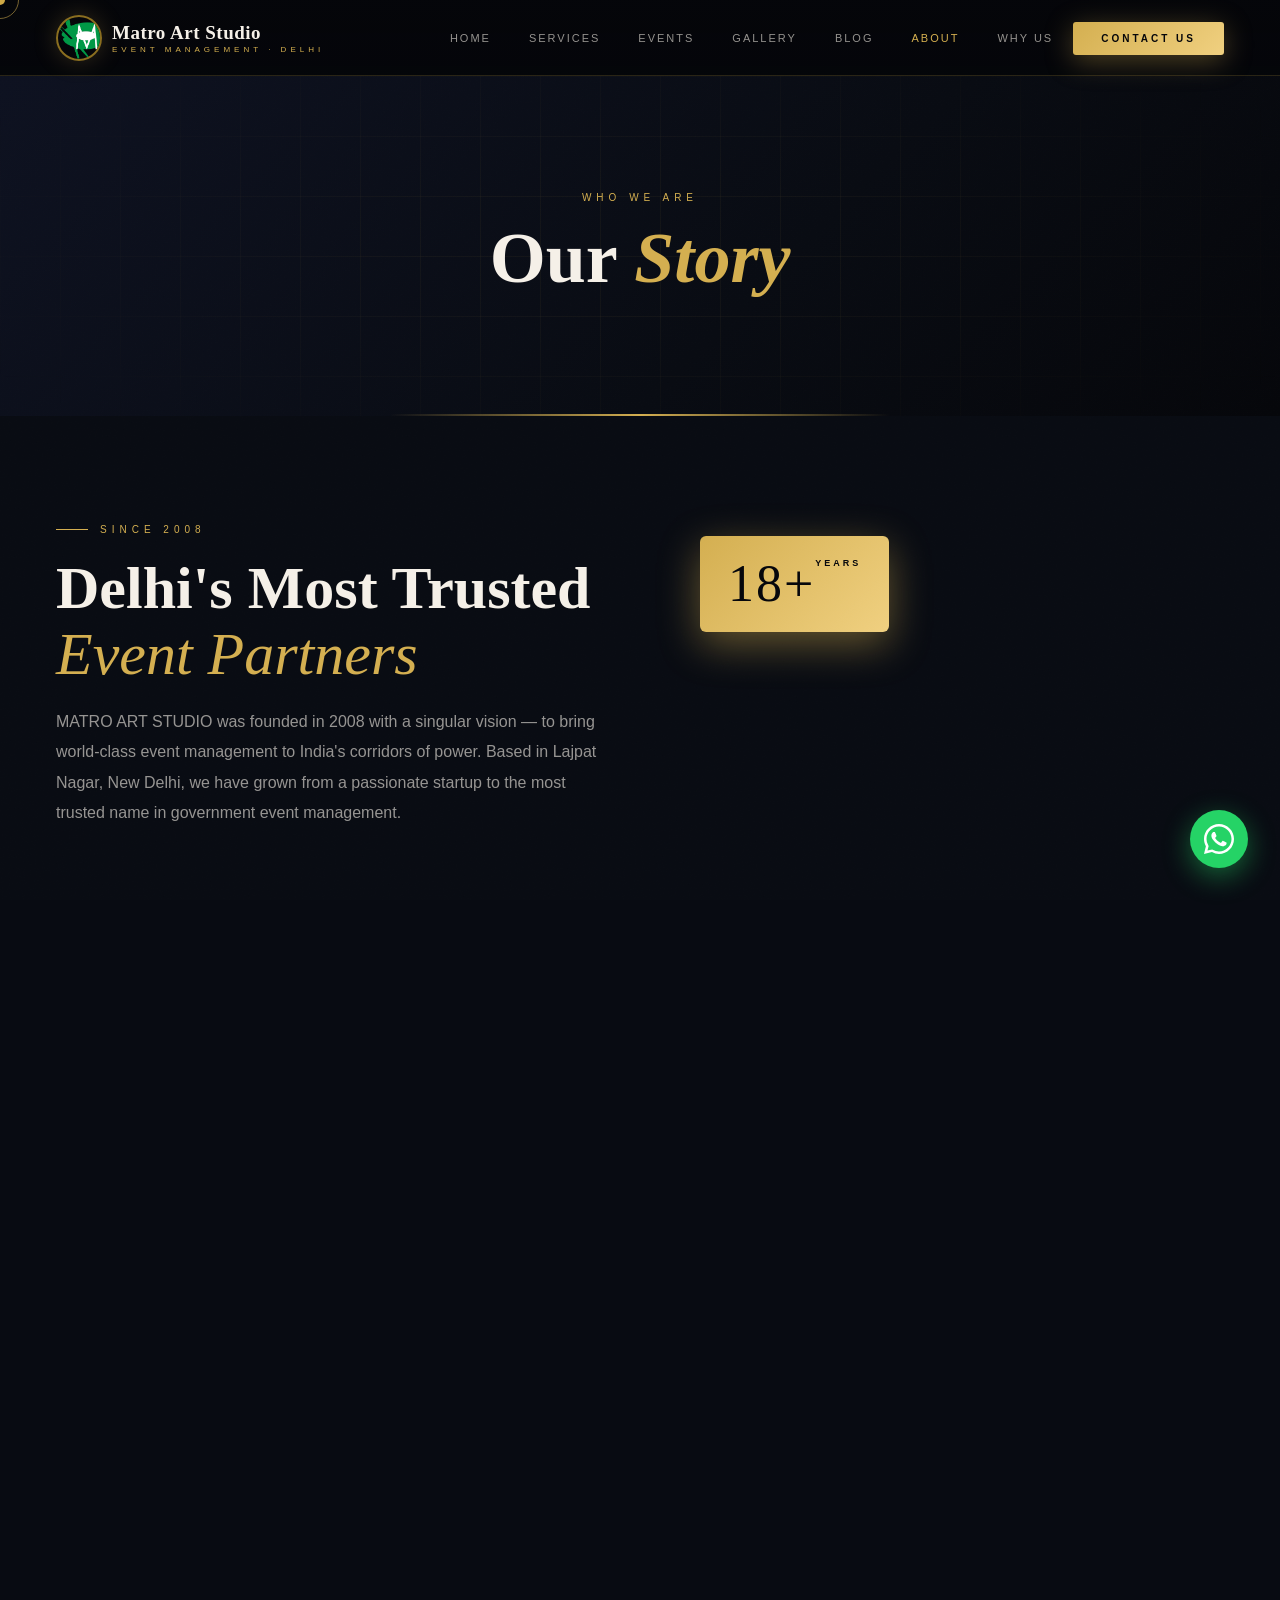
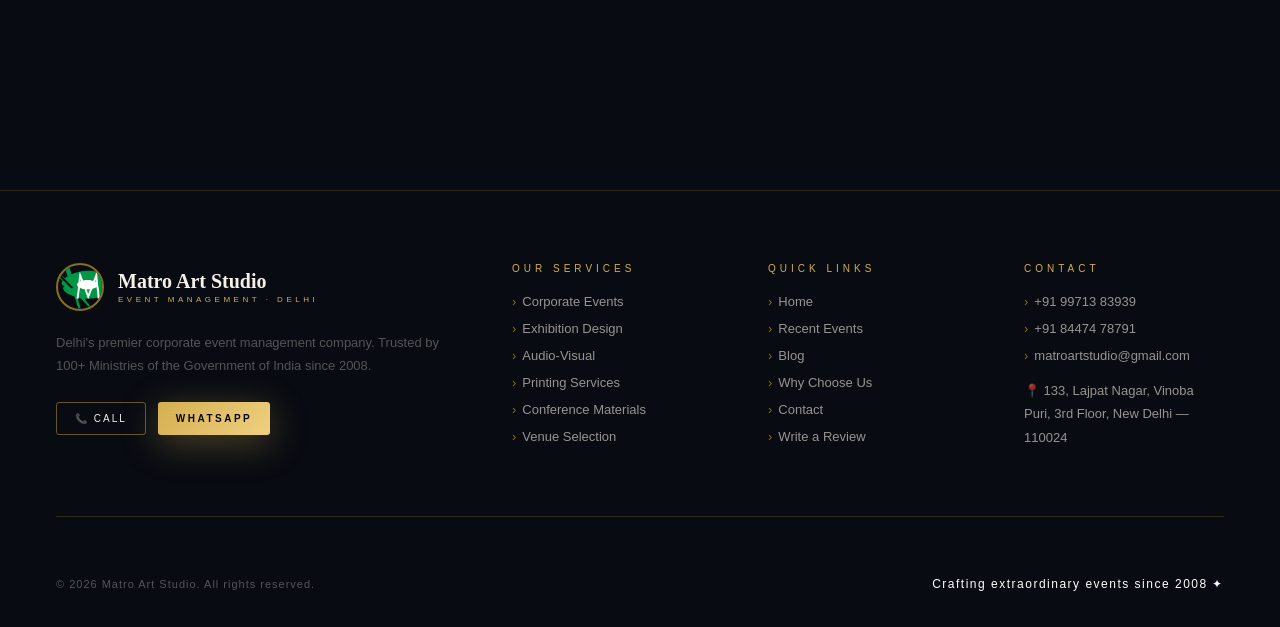
==== commit fb7384c3: "Add files via upload" ====
--- a/about/index.html
+++ b/about/index.html
@@ -1419,10 +1419,22 @@
     <a class="nl" href="../why-us/">Why Us</a>
     <a class="nav-cta" href="../contact/">Contact Us</a>
   </div>
+  <button class="hbg" id="hbg" onclick="toggleMob()">
+    <span></span><span></span><span></span>
+  </button>
 </nav>
+<div class="mob-menu" id="mobMenu">
+  <a class="nl" href="../">Home</a>
+  <a class="nl" href="../services/">Services</a>
+  <a class="nl" href="../events/">Events</a>
+  <a class="nl" href="../gallery/">Gallery</a>
+  <a class="nl" href="../blog/">Blog</a>
+  <a class="nl active" href="../about/">About</a>
+  <a class="nl" href="../why-us/">Why Us</a>
+  <a class="nav-cta" href="../contact/">Contact Us</a>
+</div>
 
 <div id="page-about" class="page active">
-<div id="page-about" class="page">
   <div class="pg-banner">
     <div class="pg-banner-bg"></div>
     <div class="pg-banner-grid"></div>
@@ -1463,7 +1475,6 @@
 
 <!-- ═══ CONTACT ═══ -->
 
-</div>
 
 <footer>
   <div class="ft-inner">
@@ -1934,7 +1945,14 @@
   document.documentElement.scrollTop = 0;
   document.body.scrollTop = 0;
   const loader = document.getElementById('loader');
-  if (!loader) { initParticles(); initReveal(); renderRecentEvents(); initHeroSlider(); return; }
+  if (!loader) {
+    document.body.classList.remove('loading');
+    document.body.style.overflow = '';
+    document.body.style.position = '';
+    document.body.style.width = '';
+    initParticles(); initReveal(); renderRecentEvents(); initHeroSlider();
+    return;
+  }
   loader.classList.add('out');
   /* Re-enable scroll only after loader fully fades (matches .25s transition) */
   setTimeout(() => {
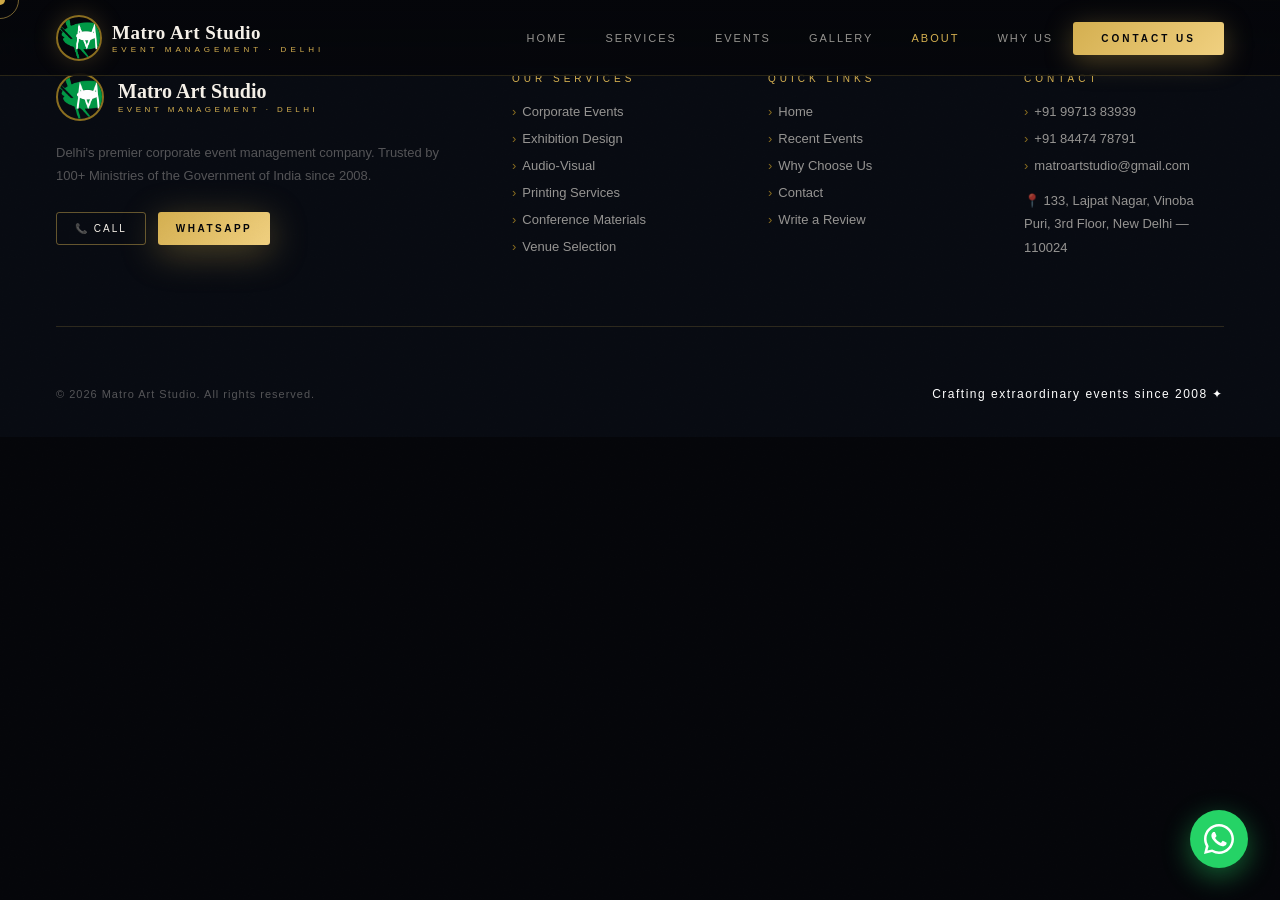
==== commit 3d34ff88: "Add files via upload" ====
--- a/about/index.html
+++ b/about/index.html
@@ -1414,7 +1414,6 @@
     <a class="nl" href="../services/">Services</a>
     <a class="nl" href="../events/">Events</a>
     <a class="nl" href="../gallery/">Gallery</a>
-    <a class="nl" href="../blog/">Blog</a>
     <a class="nl active" href="../about/">About</a>
     <a class="nl" href="../why-us/">Why Us</a>
     <a class="nav-cta" href="../contact/">Contact Us</a>
@@ -1428,13 +1427,13 @@
   <a class="nl" href="../services/">Services</a>
   <a class="nl" href="../events/">Events</a>
   <a class="nl" href="../gallery/">Gallery</a>
-  <a class="nl" href="../blog/">Blog</a>
   <a class="nl active" href="../about/">About</a>
   <a class="nl" href="../why-us/">Why Us</a>
   <a class="nav-cta" href="../contact/">Contact Us</a>
 </div>
 
 <div id="page-about" class="page active">
+<div id="page-about" class="page">
   <div class="pg-banner">
     <div class="pg-banner-bg"></div>
     <div class="pg-banner-grid"></div>
@@ -1475,6 +1474,7 @@
 
 <!-- ═══ CONTACT ═══ -->
 
+</div>
 
 <footer>
   <div class="ft-inner">
@@ -1509,7 +1509,6 @@
         <ul class="ft-links">
           <li><a href="../">Home</a></li>
           <li><a href="../events/">Recent Events</a></li>
-          <li><a href="../blog/">Blog</a></li>
           <li><a href="../why-us/">Why Choose Us</a></li>
           <li><a href="../contact/">Contact</a></li>
           <li><a href="https://share.google/VBesVzpxNdPon7krQ" target="_blank">Write a Review</a></li>
@@ -1770,7 +1769,7 @@
 
   grid.innerHTML = `<div class="gal-grid">
     ${items.map(img => `
-      <img src="${img.src}" alt="${img.alt || 'Matro Art Studio event photo'}" onclick="openLB(this)" loading="lazy">
+      <img src="${'../' + img.src}" alt="${img.alt || 'Matro Art Studio event photo'}" onclick="openLB(this)" loading="lazy">
     `).join('')}
   </div>`;
 
@@ -1796,7 +1795,7 @@
 
   track.innerHTML = slides.map((img, i) => `
     <div class="gal-sl-slide${i === 0 ? ' active' : ''}">
-      <img src="${img.src}" alt="${img.alt || 'Matro Art Studio event photo'}" loading="${i === 0 ? 'eager' : 'lazy'}">
+      <img src="${'../' + img.src}" alt="${img.alt || 'Matro Art Studio event photo'}" loading="${i === 0 ? 'eager' : 'lazy'}">
       ${img.caption ? `<div class="gal-sl-caption">${img.caption}</div>` : ''}
     </div>
   `).join('');
@@ -1935,8 +1934,8 @@
 }
 
 /* ═══ LOADER ═══ */
-/* Lock scroll immediately — before anything loads */
-document.body.classList.add('loading');
+/* Lock scroll immediately — before anything loads (only if there's a loader screen to show) */
+if (document.getElementById('loader')) document.body.classList.add('loading');
 window.scrollTo({ top: 0, behavior: 'instant' });
 
 /* Dismiss loader on DOMContentLoaded (don't wait for all images) */
@@ -1967,11 +1966,13 @@
   renderRecentEvents();
   initHeroSlider();
 }
-/* Use DOMContentLoaded so loader clears before images finish downloading */
+/* Use DOMContentLoaded so loader clears before images finish downloading.
+   Pages with no visual loader (subpages) skip the 3s wait entirely. */
+const _loaderWait = document.getElementById('loader') ? 3000 : 0;
 if (document.readyState === 'loading') {
-  document.addEventListener('DOMContentLoaded', () => setTimeout(dismissLoader, 3000));
+  document.addEventListener('DOMContentLoaded', () => setTimeout(dismissLoader, _loaderWait));
 } else {
-  setTimeout(dismissLoader, 3000);
+  setTimeout(dismissLoader, _loaderWait);
 }
 
 /* ═══ HERO BACKGROUND SLIDER ═══ */
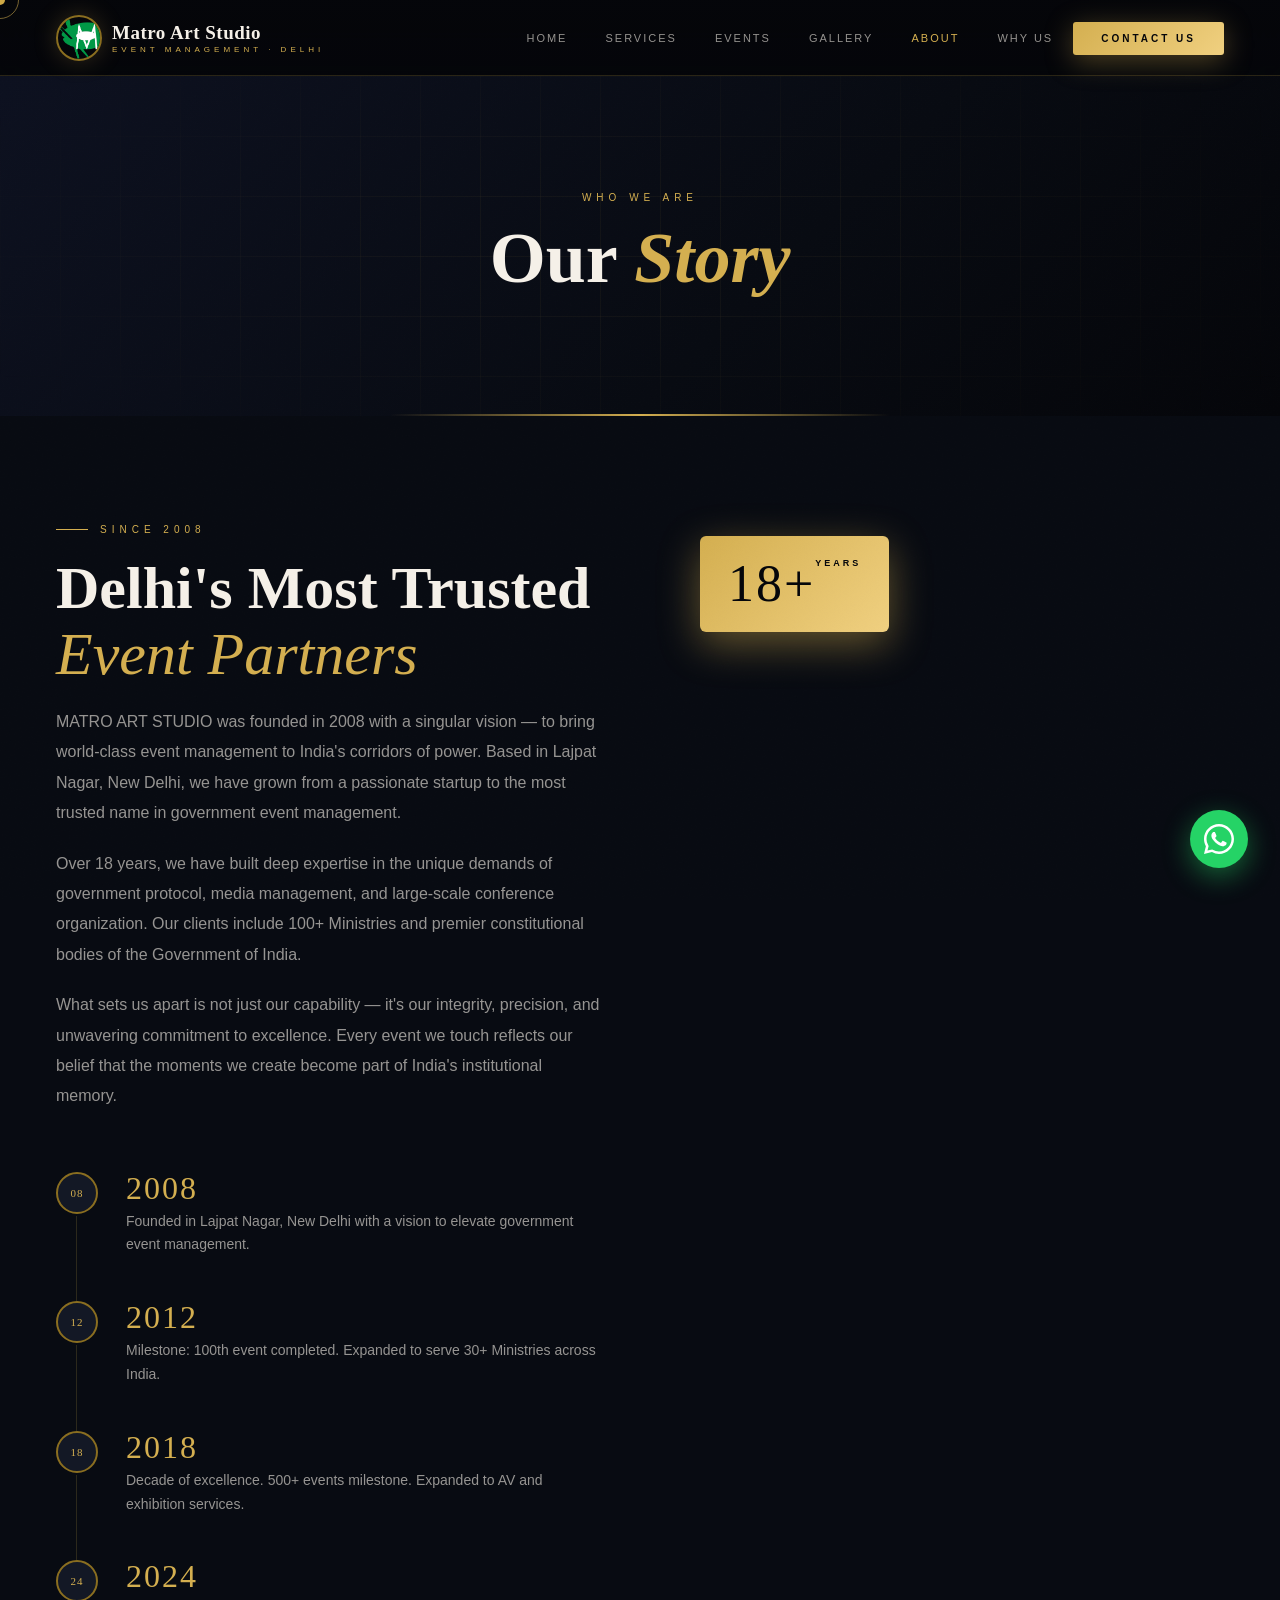
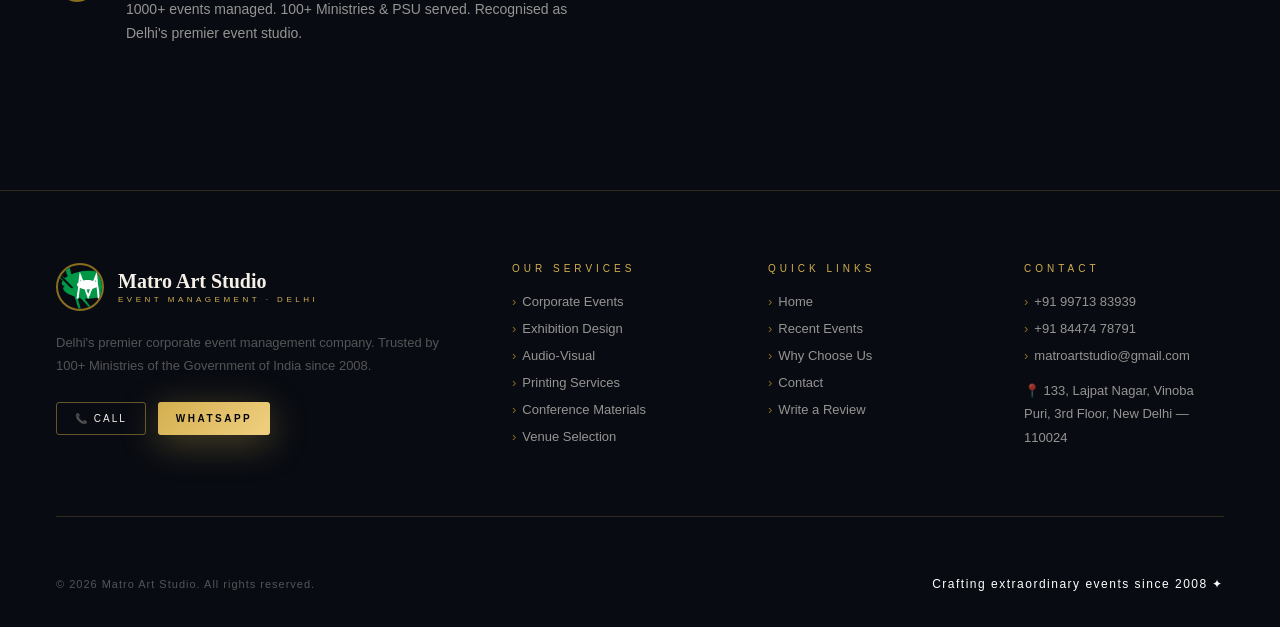
==== commit d9c364bf: "Add files via upload" ====
--- a/about/index.html
+++ b/about/index.html
@@ -1433,7 +1433,6 @@
 </div>
 
 <div id="page-about" class="page active">
-<div id="page-about" class="page">
   <div class="pg-banner">
     <div class="pg-banner-bg"></div>
     <div class="pg-banner-grid"></div>
@@ -1474,7 +1473,6 @@
 
 <!-- ═══ CONTACT ═══ -->
 
-</div>
 
 <footer>
   <div class="ft-inner">
